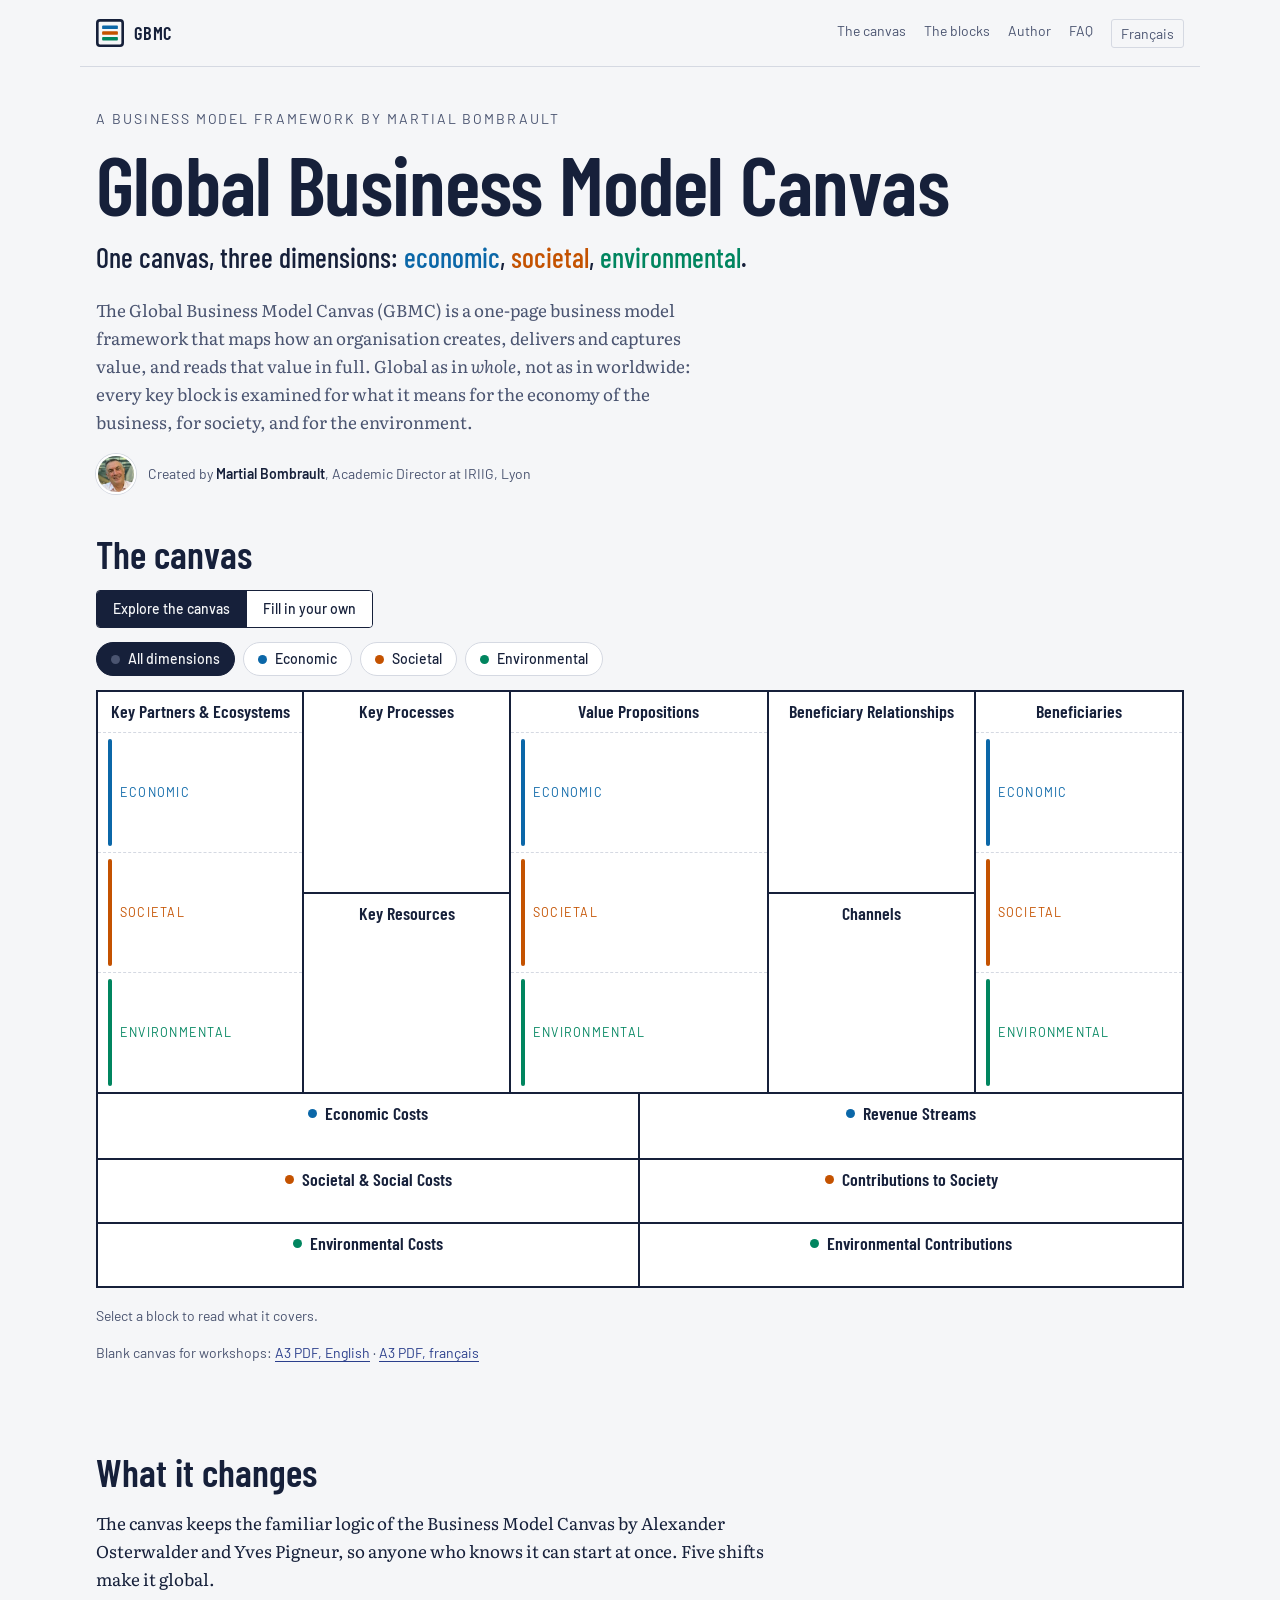
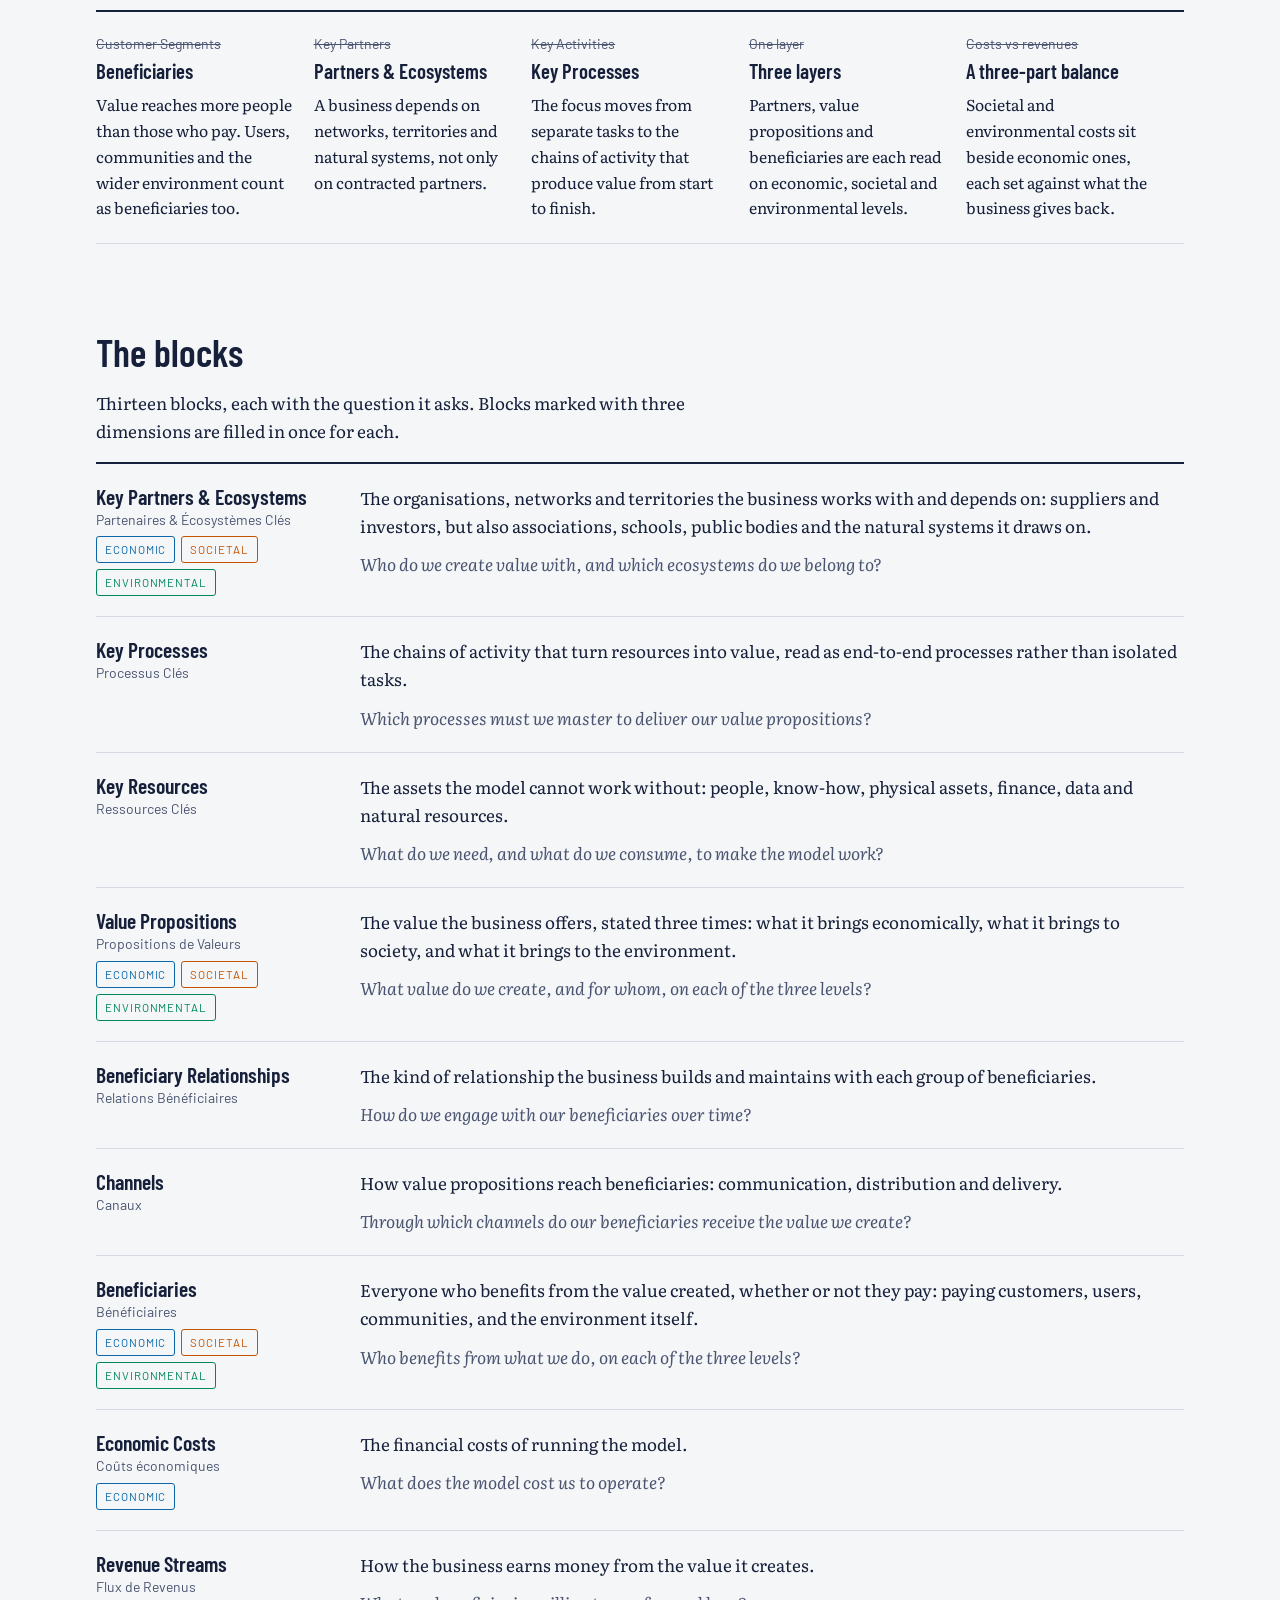
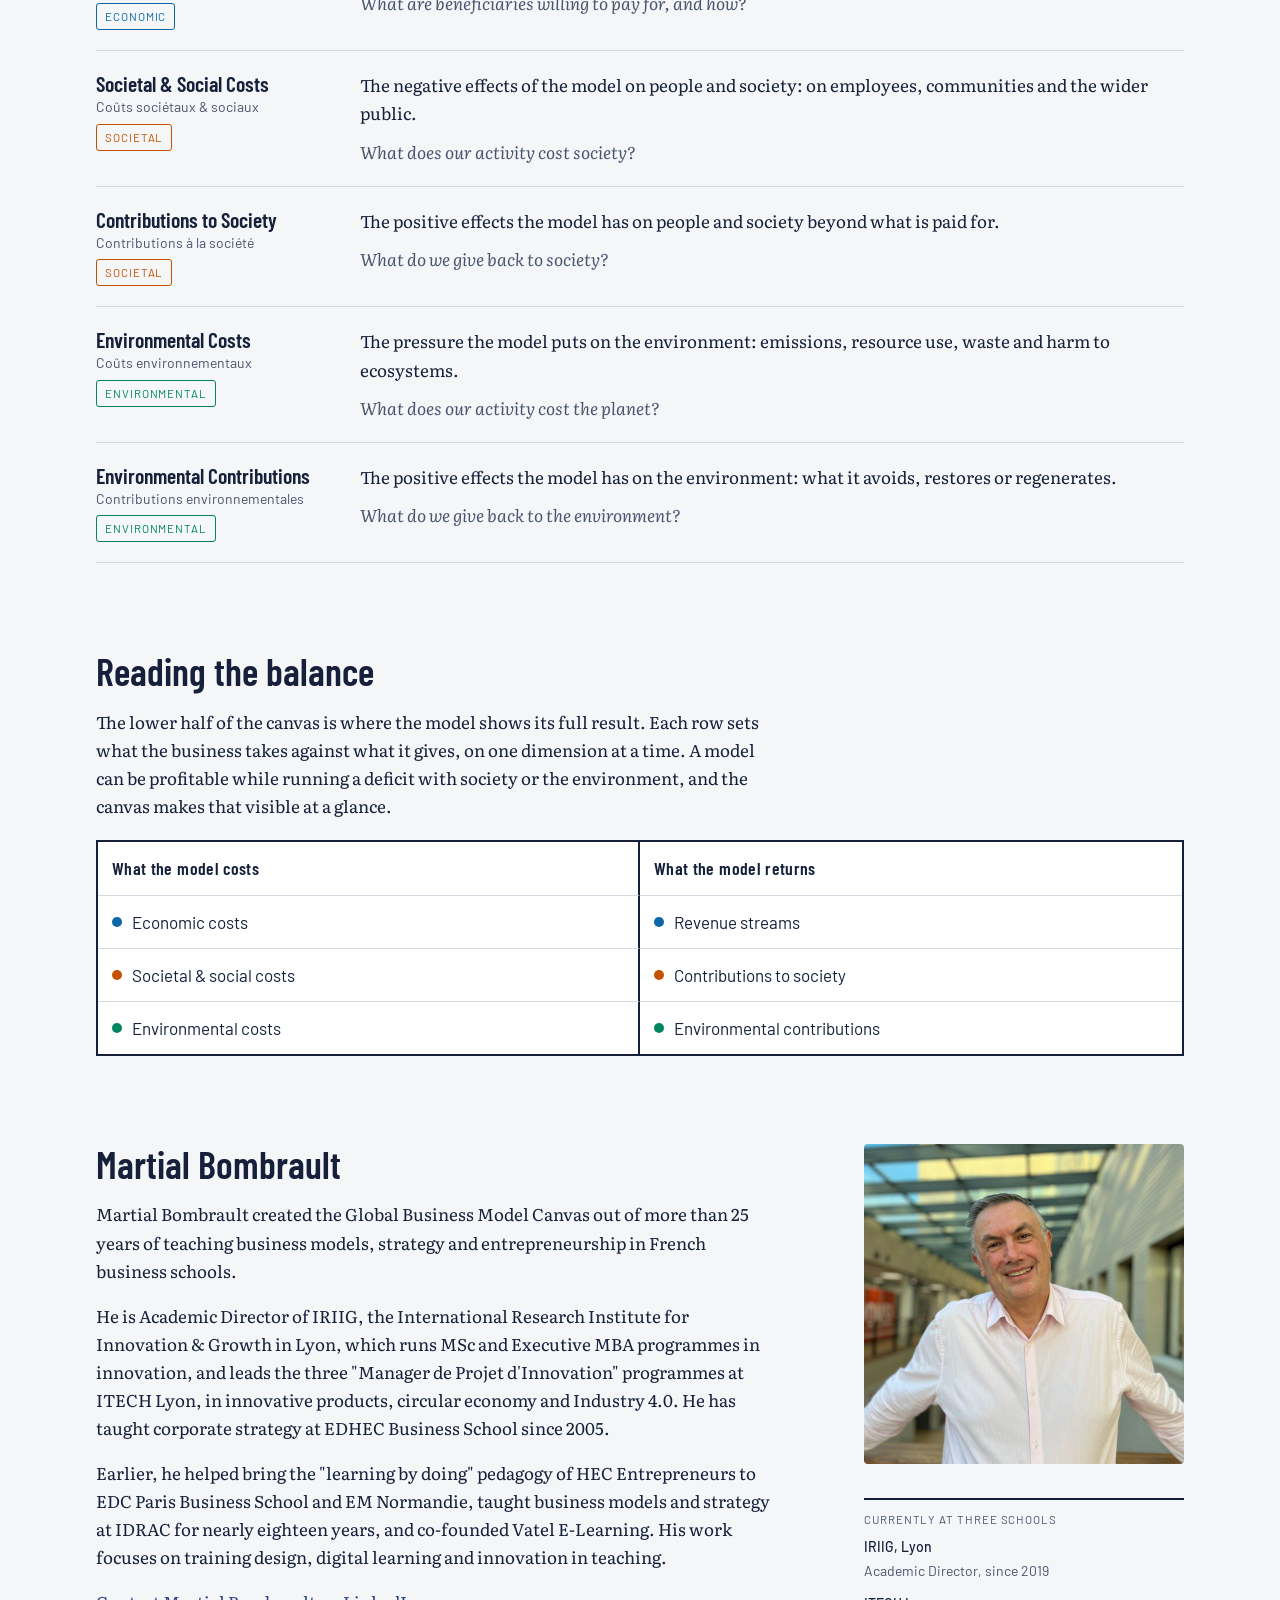
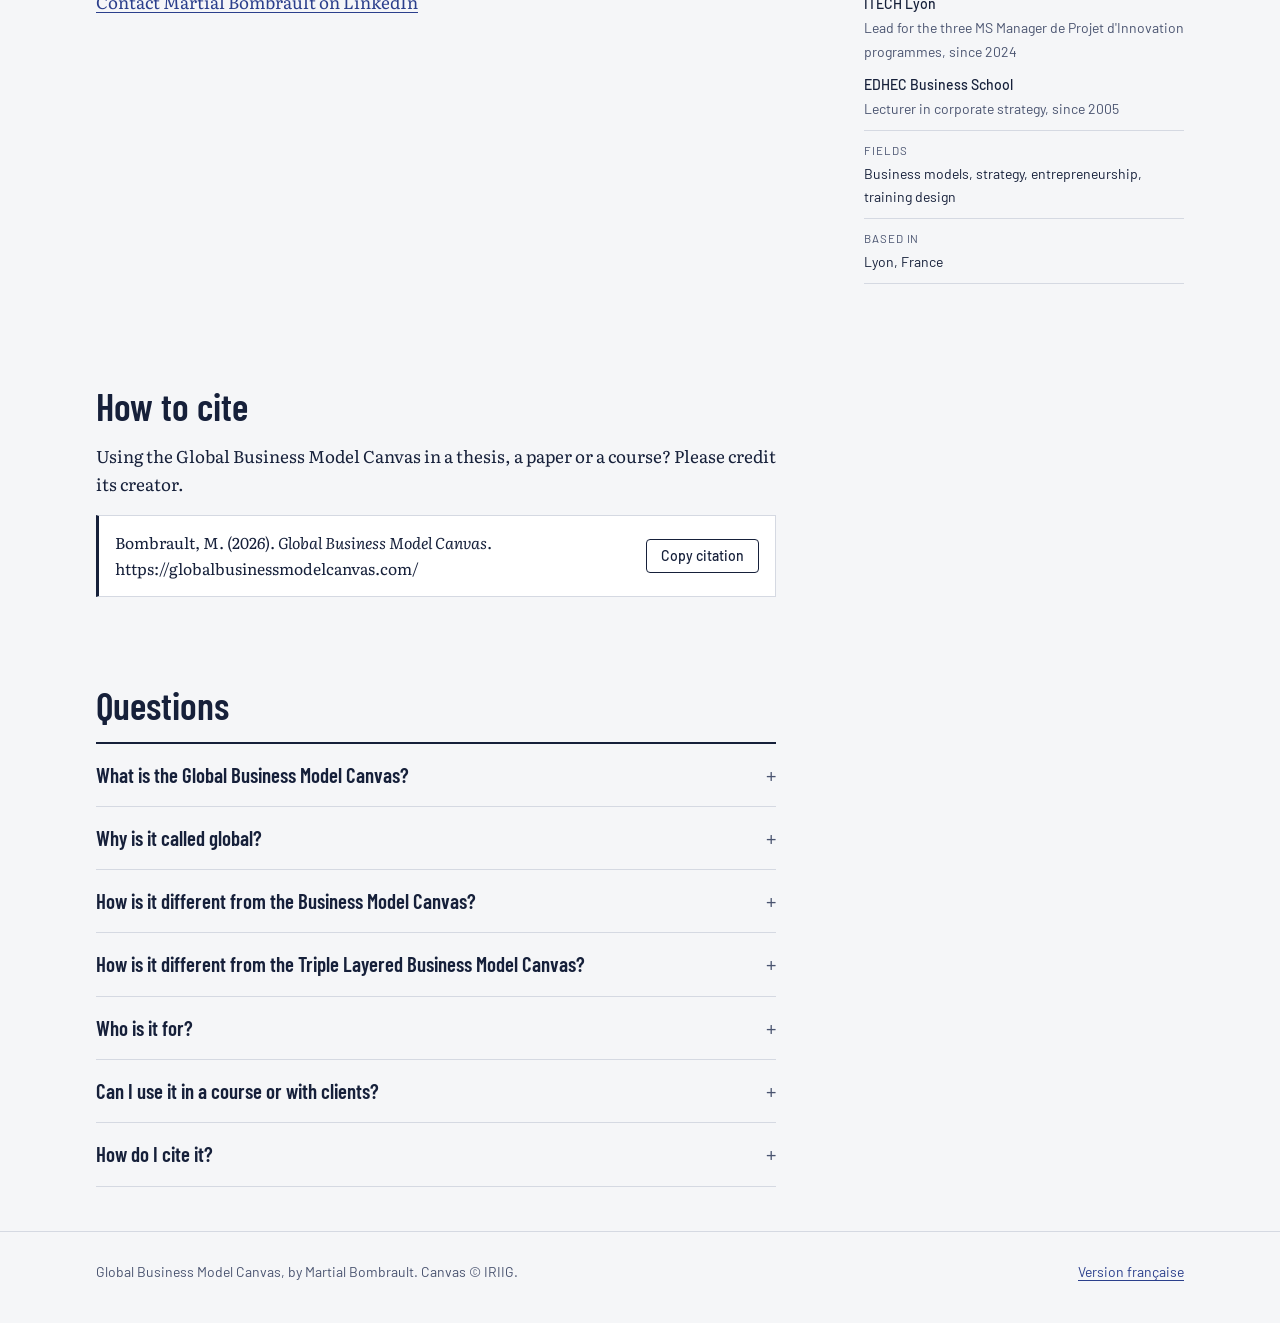
==== index.html @ acea8aac "Keep the canvas grid on phones The full 5-column canvas now scales to the screen with short layer la" ====
<!doctype html>
<html lang="en">
<head>
<meta charset="utf-8">
<meta name="viewport" content="width=device-width, initial-scale=1, viewport-fit=cover">
<title>Global Business Model Canvas | Martial Bombrault</title>
<meta name="description" content="The Global Business Model Canvas, created by Martial Bombrault, maps a business model on one page across three dimensions: economic, societal and environmental.">
<link rel="canonical" href="https://globalbusinessmodelcanvas.com/">
<link rel="alternate" hreflang="en" href="https://globalbusinessmodelcanvas.com/">
<link rel="alternate" hreflang="fr" href="https://globalbusinessmodelcanvas.com/fr/">
<link rel="alternate" hreflang="x-default" href="https://globalbusinessmodelcanvas.com/">
<meta name="author" content="Martial Bombrault">
<meta name="robots" content="index, follow, max-snippet:-1, max-image-preview:large, max-video-preview:-1">
<meta name="keywords" content="global business model canvas, GBMC, business model canvas, sustainable business model, Martial Bombrault">
<meta property="og:type" content="website">
<meta property="og:site_name" content="Global Business Model Canvas">
<meta property="og:title" content="Global Business Model Canvas">
<meta property="og:description" content="One canvas, three dimensions: economic, societal, environmental. A business model canvas by Martial Bombrault.">
<meta property="og:url" content="https://globalbusinessmodelcanvas.com/">
<meta property="og:image" content="https://globalbusinessmodelcanvas.com/og-image.png">
<meta property="og:locale" content="en_GB">
<meta property="og:locale:alternate" content="fr_FR">
<meta name="twitter:card" content="summary_large_image">
<link rel="icon" href="/favicon.svg" type="image/svg+xml">
<link rel="alternate" type="text/plain" href="/llms.txt" title="LLM summary">
<link rel="preconnect" href="https://fonts.googleapis.com">
<link rel="preconnect" href="https://fonts.gstatic.com" crossorigin>
<link rel="stylesheet" href="https://fonts.googleapis.com/css2?family=Barlow+Condensed:wght@500;600&family=Barlow:wght@400;500&family=Literata:ital,opsz,wght@0,7..72,400;0,7..72,600;1,7..72,400&display=swap">
<link rel="stylesheet" href="/assets/style.css">
<script type="application/ld+json">
{
  "@context": "https://schema.org",
  "@graph": [
    {
      "@type": "WebSite",
      "@id": "https://globalbusinessmodelcanvas.com/#website",
      "url": "https://globalbusinessmodelcanvas.com/",
      "name": "Global Business Model Canvas",
      "alternateName": "GBMC",
      "inLanguage": [
        "en",
        "fr"
      ],
      "publisher": {
        "@id": "https://globalbusinessmodelcanvas.com/#martial-bombrault"
      },
      "about": {
        "@id": "https://globalbusinessmodelcanvas.com/#canvas"
      }
    },
    {
      "@type": "WebPage",
      "@id": "https://globalbusinessmodelcanvas.com/#webpage",
      "url": "https://globalbusinessmodelcanvas.com/",
      "name": "Global Business Model Canvas | Martial Bombrault",
      "description": "The Global Business Model Canvas (GBMC) is a one-page business model framework created by Martial Bombrault that reads a business model across three dimensions at once, economic, societal and environmental, and balances economic, societal and environmental costs against revenues and contributions to society and the environment.",
      "inLanguage": "en",
      "isPartOf": {
        "@id": "https://globalbusinessmodelcanvas.com/#website"
      },
      "about": {
        "@id": "https://globalbusinessmodelcanvas.com/#canvas"
      },
      "mainEntity": {
        "@id": "https://globalbusinessmodelcanvas.com/#canvas"
      },
      "author": {
        "@id": "https://globalbusinessmodelcanvas.com/#martial-bombrault"
      },
      "primaryImageOfPage": {
        "@type": "ImageObject",
        "url": "https://globalbusinessmodelcanvas.com/og-image.png",
        "width": 1200,
        "height": 630
      },
      "datePublished": "2026-10-23",
      "dateModified": "2026-10-23"
    },
    {
      "@type": "Person",
      "@id": "https://globalbusinessmodelcanvas.com/#martial-bombrault",
      "name": "Martial Bombrault",
      "image": "https://globalbusinessmodelcanvas.com/assets/martial-bombrault.jpg",
      "jobTitle": "Academic Director",
      "description": "Academic Director at IRIIG in Lyon, lead for the MS Manager de Projet d'Innovation programmes at ITECH Lyon, and lecturer in corporate strategy at EDHEC Business School. Creator of the Global Business Model Canvas.",
      "worksFor": [
        {
          "@type": "EducationalOrganization",
          "name": "IRIIG – International Research Institute for Innovation & Growth",
          "url": "https://www.iriig.com"
        },
        {
          "@type": "EducationalOrganization",
          "name": "ITECH Lyon"
        },
        {
          "@type": "EducationalOrganization",
          "name": "EDHEC Business School"
        }
      ],
      "alumniOf": [
        {
          "@type": "CollegeOrUniversity",
          "name": "IAE Caen"
        },
        {
          "@type": "CollegeOrUniversity",
          "name": "ICN Business School (Nancy)"
        }
      ],
      "address": {
        "@type": "PostalAddress",
        "addressLocality": "Lyon",
        "addressCountry": "FR"
      },
      "knowsAbout": [
        "Business models",
        "Business Model Canvas",
        "Global Business Model Canvas",
        "Corporate strategy",
        "Entrepreneurship",
        "Innovation management",
        "Sustainable business models",
        "Training design"
      ],
      "sameAs": [
        "https://www.linkedin.com/in/bombraultmartial/"
      ],
      "mainEntityOfPage": "https://globalbusinessmodelcanvas.com/#author"
    },
    {
      "@type": [
        "CreativeWork",
        "DefinedTerm"
      ],
      "@id": "https://globalbusinessmodelcanvas.com/#canvas",
      "name": "Global Business Model Canvas",
      "alternateName": [
        "GBMC",
        "Global BMC"
      ],
      "description": "The Global Business Model Canvas (GBMC) is a one-page business model framework created by Martial Bombrault that reads a business model across three dimensions at once, economic, societal and environmental, and balances economic, societal and environmental costs against revenues and contributions to society and the environment.",
      "url": "https://globalbusinessmodelcanvas.com/",
      "image": "https://globalbusinessmodelcanvas.com/og-image.png",
      "creator": {
        "@id": "https://globalbusinessmodelcanvas.com/#martial-bombrault"
      },
      "author": {
        "@id": "https://globalbusinessmodelcanvas.com/#martial-bombrault"
      },
      "copyrightHolder": {
        "@type": "EducationalOrganization",
        "name": "IRIIG"
      },
      "inLanguage": [
        "en",
        "fr"
      ],
      "keywords": "global business model canvas, GBMC, business model canvas, sustainable business model, triple bottom line, economic societal environmental, beneficiaries, Martial Bombrault",
      "isBasedOn": {
        "@type": "CreativeWork",
        "name": "Business Model Canvas",
        "creator": [
          {
            "@type": "Person",
            "name": "Alexander Osterwalder"
          },
          {
            "@type": "Person",
            "name": "Yves Pigneur"
          }
        ]
      },
      "associatedMedia": [
        {
          "@type": "MediaObject",
          "name": "Global Business Model Canvas – blank A3 template (English)",
          "contentUrl": "https://globalbusinessmodelcanvas.com/downloads/global-business-model-canvas-en.pdf",
          "encodingFormat": "application/pdf",
          "inLanguage": "en"
        },
        {
          "@type": "MediaObject",
          "name": "Global Business Model Canvas – modèle vierge A3 (français)",
          "contentUrl": "https://globalbusinessmodelcanvas.com/downloads/global-business-model-canvas-fr.pdf",
          "encodingFormat": "application/pdf",
          "inLanguage": "fr"
        }
      ],
      "citation": [
        "Osterwalder, A., & Pigneur, Y. (2010). Business Model Generation. Wiley.",
        "Joyce, A., & Paquin, R. L. (2016). The triple layered business model canvas: A tool to design more sustainable business models. Journal of Cleaner Production, 135, 1474–1486."
      ]
    },
    {
      "@type": "FAQPage",
      "@id": "https://globalbusinessmodelcanvas.com/#faq",
      "inLanguage": "en",
      "isPartOf": {
        "@id": "https://globalbusinessmodelcanvas.com/#webpage"
      },
      "mainEntity": [
        {
          "@type": "Question",
          "name": "What is the Global Business Model Canvas?",
          "acceptedAnswer": {
            "@type": "Answer",
            "text": "The Global Business Model Canvas (GBMC) is a one-page business model framework created by Martial Bombrault that reads a business model across three dimensions at once, economic, societal and environmental, and balances economic, societal and environmental costs against revenues and contributions to society and the environment."
          }
        },
        {
          "@type": "Question",
          "name": "Who created the Global Business Model Canvas?",
          "acceptedAnswer": {
            "@type": "Answer",
            "text": "Martial Bombrault, Academic Director at IRIIG in Lyon, who has taught business models, strategy and entrepreneurship for more than 25 years, including at EDHEC Business School since 2005."
          }
        },
        {
          "@type": "Question",
          "name": "Why is it called global?",
          "acceptedAnswer": {
            "@type": "Answer",
            "text": "Global here means whole, not worldwide. The canvas looks at the full value a business creates and consumes, economic, societal and environmental. It is not a tool for international expansion."
          }
        },
        {
          "@type": "Question",
          "name": "How is it different from the Business Model Canvas?",
          "acceptedAnswer": {
            "@type": "Answer",
            "text": "It keeps the logic of Osterwalder and Pigneur's canvas but splits partners, value propositions and beneficiaries into economic, societal and environmental layers, replaces customers with beneficiaries, and sets three kinds of costs against revenues and contributions to society and the environment."
          }
        },
        {
          "@type": "Question",
          "name": "How is it different from the Triple Layered Business Model Canvas?",
          "acceptedAnswer": {
            "@type": "Answer",
            "text": "The Triple Layered Business Model Canvas by Joyce and Paquin (2016) uses three separate canvases. The Global Business Model Canvas keeps all three dimensions on a single sheet, so trade-offs between them are visible side by side."
          }
        },
        {
          "@type": "Question",
          "name": "How do I cite the Global Business Model Canvas?",
          "acceptedAnswer": {
            "@type": "Answer",
            "text": "Cite it as: Bombrault, M. (2026). Global Business Model Canvas. https://globalbusinessmodelcanvas.com/"
          }
        }
      ]
    }
  ]
}
</script>
</head>
<body>

<header class="wrap top">
  <a class="mark" href="/" aria-label="Global Business Model Canvas, home">
    <svg viewBox="0 0 32 32" aria-hidden="true"><rect x="1.5" y="1.5" width="29" height="29" rx="3" fill="none" stroke="currentColor" stroke-width="3"/><rect x="7" y="7.5" width="18" height="4" rx="1" fill="var(--eco)"/><rect x="7" y="14" width="18" height="4" rx="1" fill="var(--soc)"/><rect x="7" y="20.5" width="18" height="4" rx="1" fill="var(--env)"/></svg>
    GBMC
  </a>
  <nav aria-label="Sections">
    <a href="#canvas">The canvas</a>
    <a href="#blocks">The blocks</a>
    <a href="#author">Author</a>
    <a href="#faq">FAQ</a>
    <a class="lang" href="/fr/" hreflang="fr" lang="fr">Français</a>
  </nav>
</header>

<main>
  <div class="wrap hero">
    <p class="eyebrow">A business model framework by Martial Bombrault</p>
    <h1>Global Business Model Canvas</h1>
    <p class="tagline">One canvas, three dimensions: <span class="e">economic</span>, <span class="s">societal</span>, <span class="v">environmental</span>.</p>
    <p class="lede">The Global Business Model Canvas (GBMC) is a one-page business model framework that maps how an organisation creates, delivers and captures value, and reads that value in full. Global as in <em>whole</em>, not as in worldwide: every key block is examined for what it means for the economy of the business, for society, and for the environment.</p>
    <p class="byline"><img class="avatar" src="/assets/martial-bombrault-avatar.jpg" alt="" width="40" height="40"><span>Created by <strong>Martial Bombrault</strong>, Academic Director at IRIIG, Lyon</span></p>
  </div>

  <section id="canvas" class="canvas-section" aria-labelledby="canvas-title">
    <div class="wrap">
      <h2 id="canvas-title" class="prose">The canvas</h2>
      <div class="modes" role="group" aria-label="Canvas mode">
        <button type="button" data-target="explore" aria-pressed="true">Explore the canvas</button>
        <button type="button" data-target="fill" aria-pressed="false">Fill in your own</button>
      </div>
      <div class="filters" data-mode="explore" role="group" aria-label="Highlight a dimension">
        <button type="button" data-dim="all" aria-pressed="true"><span class="dot"></span>All dimensions</button>
        <button type="button" data-dim="eco" aria-pressed="false"><span class="dot"></span>Economic</button>
        <button type="button" data-dim="soc" aria-pressed="false"><span class="dot"></span>Societal</button>
        <button type="button" data-dim="env" aria-pressed="false"><span class="dot"></span>Environmental</button>
      </div>
      <div class="canvas-scroll" data-mode="explore">
        <div class="canvas" role="img" aria-label="The Global Business Model Canvas: five columns (Key Partners and Ecosystems; Key Processes and Key Resources; Value Propositions; Beneficiary Relationships and Channels; Beneficiaries) above three rows pairing economic costs with revenue streams, societal and social costs with contributions to society, and environmental costs with environmental contributions.">
          <div class="col">
            <a class="blk" href="#partners"><span class="blk-name">Key Partners &amp; Ecosystems</span>
              <span class="layers"><span class="layer eco">Economic</span><span class="layer soc">Societal</span><span class="layer env">Environmental</span></span></a>
          </div>
          <div class="col split">
            <a class="blk" href="#processes"><span class="blk-name">Key Processes</span></a>
            <a class="blk" href="#resources"><span class="blk-name">Key Resources</span></a>
          </div>
          <div class="col">
            <a class="blk" href="#value"><span class="blk-name">Value Propositions</span>
              <span class="layers"><span class="layer eco">Economic</span><span class="layer soc">Societal</span><span class="layer env">Environmental</span></span></a>
          </div>
          <div class="col split">
            <a class="blk" href="#relationships"><span class="blk-name">Beneficiary Relationships</span></a>
            <a class="blk" href="#channels"><span class="blk-name">Channels</span></a>
          </div>
          <div class="col">
            <a class="blk" href="#beneficiaries"><span class="blk-name">Beneficiaries</span>
              <span class="layers"><span class="layer eco">Economic</span><span class="layer soc">Societal</span><span class="layer env">Environmental</span></span></a>
          </div>
          <div class="bottom">
            <a class="blk eco" href="#costs-eco"><span class="blk-name">Economic Costs</span></a>
            <a class="blk eco" href="#revenues"><span class="blk-name">Revenue Streams</span></a>
            <a class="blk soc" href="#costs-soc"><span class="blk-name">Societal &amp; Social Costs</span></a>
            <a class="blk soc" href="#contrib-soc"><span class="blk-name">Contributions to Society</span></a>
            <a class="blk env" href="#costs-env"><span class="blk-name">Environmental Costs</span></a>
            <a class="blk env" href="#contrib-env"><span class="blk-name">Environmental Contributions</span></a>
          </div>
        </div>
      </div>
      <p class="canvas-note" data-mode="explore">Select a block to read what it covers. <span class="scroll-hint">Swipe sideways to see the whole canvas.</span></p>
      <div id="fill" data-mode="fill" hidden data-sheet-done="Done" data-sheet-next="Next block" data-saved="Saved in this browser" data-cleared="Canvas cleared" data-confirm="Click again to clear everything">
        <div class="fill-bar">
          <label class="fill-name"><span>Business or project</span>
            <input id="fill-name" type="text" placeholder="Name your business model" autocomplete="off"></label>
          <div class="fill-actions">
            <button type="button" id="fill-print" class="primary">Save as PDF or print</button>
            <button type="button" id="fill-clear">Clear canvas</button>
          </div>
        </div>
        <div class="print-head"><span class="print-title">Global Business Model Canvas</span><span class="print-project">Business or project: <span class="print-name"></span></span></div>
        <div id="fill-canvas" class="canvas-scroll"></div>
        <div class="print-foot">globalbusinessmodelcanvas.com · Global Business Model Canvas by Martial Bombrault · © IRIIG</div>
        <p class="canvas-note">Your notes stay in this browser and are never sent anywhere. <span id="fill-status" role="status"></span></p>
      </div>
      <p class="downloads">Blank canvas for workshops: <a href="/downloads/global-business-model-canvas-en.pdf" download>A3 PDF, English</a> · <a href="/downloads/global-business-model-canvas-fr.pdf" download hreflang="fr">A3 PDF, français</a></p>
    </div>
  </section>

  <section aria-labelledby="shifts-title">
    <div class="wrap">
      <div class="prose">
        <h2 id="shifts-title">What it changes</h2>
        <p>The canvas keeps the familiar logic of the Business Model Canvas by Alexander Osterwalder and Yves Pigneur, so anyone who knows it can start at once. Five shifts make it global.</p>
      </div>
      <div class="shifts">
        <div class="shift">
          <p class="from">Customer Segments</p>
          <h3>Beneficiaries</h3>
          <p>Value reaches more people than those who pay. Users, communities and the wider environment count as beneficiaries too.</p>
        </div>
        <div class="shift">
          <p class="from">Key Partners</p>
          <h3>Partners &amp; Ecosystems</h3>
          <p>A business depends on networks, territories and natural systems, not only on contracted partners.</p>
        </div>
        <div class="shift">
          <p class="from">Key Activities</p>
          <h3>Key Processes</h3>
          <p>The focus moves from separate tasks to the chains of activity that produce value from start to finish.</p>
        </div>
        <div class="shift">
          <p class="from">One layer</p>
          <h3>Three layers</h3>
          <p>Partners, value propositions and beneficiaries are each read on economic, societal and environmental levels.</p>
        </div>
        <div class="shift">
          <p class="from">Costs vs revenues</p>
          <h3>A three-part balance</h3>
          <p>Societal and environmental costs sit beside economic ones, each set against what the business gives back.</p>
        </div>
      </div>
    </div>
  </section>

  <section id="blocks" aria-labelledby="blocks-title">
    <div class="wrap">
      <div class="prose">
        <h2 id="blocks-title">The blocks</h2>
        <p>Thirteen blocks, each with the question it asks. Blocks marked with three dimensions are filled in once for each.</p>
      </div>
      <div class="blocks">
        <div class="block-row" id="partners">
          <div><h3>Key Partners &amp; Ecosystems<span class="fr">Partenaires &amp; Écosystèmes Clés</span></h3>
            <div class="chips"><span class="chip eco">Economic</span><span class="chip soc">Societal</span><span class="chip env">Environmental</span></div></div>
          <div><p>The organisations, networks and territories the business works with and depends on: suppliers and investors, but also associations, schools, public bodies and the natural systems it draws on.</p>
            <p class="q">Who do we create value with, and which ecosystems do we belong to?</p></div>
        </div>
        <div class="block-row" id="processes">
          <div><h3>Key Processes<span class="fr">Processus Clés</span></h3></div>
          <div><p>The chains of activity that turn resources into value, read as end-to-end processes rather than isolated tasks.</p>
            <p class="q">Which processes must we master to deliver our value propositions?</p></div>
        </div>
        <div class="block-row" id="resources">
          <div><h3>Key Resources<span class="fr">Ressources Clés</span></h3></div>
          <div><p>The assets the model cannot work without: people, know-how, physical assets, finance, data and natural resources.</p>
            <p class="q">What do we need, and what do we consume, to make the model work?</p></div>
        </div>
        <div class="block-row" id="value">
          <div><h3>Value Propositions<span class="fr">Propositions de Valeurs</span></h3>
            <div class="chips"><span class="chip eco">Economic</span><span class="chip soc">Societal</span><span class="chip env">Environmental</span></div></div>
          <div><p>The value the business offers, stated three times: what it brings economically, what it brings to society, and what it brings to the environment.</p>
            <p class="q">What value do we create, and for whom, on each of the three levels?</p></div>
        </div>
        <div class="block-row" id="relationships">
          <div><h3>Beneficiary Relationships<span class="fr">Relations Bénéficiaires</span></h3></div>
          <div><p>The kind of relationship the business builds and maintains with each group of beneficiaries.</p>
            <p class="q">How do we engage with our beneficiaries over time?</p></div>
        </div>
        <div class="block-row" id="channels">
          <div><h3>Channels<span class="fr">Canaux</span></h3></div>
          <div><p>How value propositions reach beneficiaries: communication, distribution and delivery.</p>
            <p class="q">Through which channels do our beneficiaries receive the value we create?</p></div>
        </div>
        <div class="block-row" id="beneficiaries">
          <div><h3>Beneficiaries<span class="fr">Bénéficiaires</span></h3>
            <div class="chips"><span class="chip eco">Economic</span><span class="chip soc">Societal</span><span class="chip env">Environmental</span></div></div>
          <div><p>Everyone who benefits from the value created, whether or not they pay: paying customers, users, communities, and the environment itself.</p>
            <p class="q">Who benefits from what we do, on each of the three levels?</p></div>
        </div>
        <div class="block-row" id="costs-eco">
          <div><h3>Economic Costs<span class="fr">Coûts économiques</span></h3>
            <div class="chips"><span class="chip eco">Economic</span></div></div>
          <div><p>The financial costs of running the model.</p>
            <p class="q">What does the model cost us to operate?</p></div>
        </div>
        <div class="block-row" id="revenues">
          <div><h3>Revenue Streams<span class="fr">Flux de Revenus</span></h3>
            <div class="chips"><span class="chip eco">Economic</span></div></div>
          <div><p>How the business earns money from the value it creates.</p>
            <p class="q">What are beneficiaries willing to pay for, and how?</p></div>
        </div>
        <div class="block-row" id="costs-soc">
          <div><h3>Societal &amp; Social Costs<span class="fr">Coûts sociétaux &amp; sociaux</span></h3>
            <div class="chips"><span class="chip soc">Societal</span></div></div>
          <div><p>The negative effects of the model on people and society: on employees, communities and the wider public.</p>
            <p class="q">What does our activity cost society?</p></div>
        </div>
        <div class="block-row" id="contrib-soc">
          <div><h3>Contributions to Society<span class="fr">Contributions à la société</span></h3>
            <div class="chips"><span class="chip soc">Societal</span></div></div>
          <div><p>The positive effects the model has on people and society beyond what is paid for.</p>
            <p class="q">What do we give back to society?</p></div>
        </div>
        <div class="block-row" id="costs-env">
          <div><h3>Environmental Costs<span class="fr">Coûts environnementaux</span></h3>
            <div class="chips"><span class="chip env">Environmental</span></div></div>
          <div><p>The pressure the model puts on the environment: emissions, resource use, waste and harm to ecosystems.</p>
            <p class="q">What does our activity cost the planet?</p></div>
        </div>
        <div class="block-row" id="contrib-env">
          <div><h3>Environmental Contributions<span class="fr">Contributions environnementales</span></h3>
            <div class="chips"><span class="chip env">Environmental</span></div></div>
          <div><p>The positive effects the model has on the environment: what it avoids, restores or regenerates.</p>
            <p class="q">What do we give back to the environment?</p></div>
        </div>
      </div>
    </div>
  </section>

  <section aria-labelledby="balance-title">
    <div class="wrap">
      <div class="prose">
        <h2 id="balance-title">Reading the balance</h2>
        <p>The lower half of the canvas is where the model shows its full result. Each row sets what the business takes against what it gives, on one dimension at a time. A model can be profitable while running a deficit with society or the environment, and the canvas makes that visible at a glance.</p>
      </div>
      <div class="balance" role="table" aria-label="The three balances of the canvas">
        <div class="head" role="columnheader">What the model costs</div>
        <div class="head" role="columnheader">What the model returns</div>
        <div role="cell"><span class="sw" style="background:var(--eco)"></span>Economic costs</div>
        <div role="cell"><span class="sw" style="background:var(--eco)"></span>Revenue streams</div>
        <div role="cell"><span class="sw" style="background:var(--soc)"></span>Societal &amp; social costs</div>
        <div role="cell"><span class="sw" style="background:var(--soc)"></span>Contributions to society</div>
        <div role="cell"><span class="sw" style="background:var(--env)"></span>Environmental costs</div>
        <div role="cell"><span class="sw" style="background:var(--env)"></span>Environmental contributions</div>
      </div>
    </div>
  </section>

  <section id="author" aria-labelledby="author-title">
    <div class="wrap author">
      <div class="prose">
        <h2 id="author-title">Martial Bombrault</h2>
        <p>Martial Bombrault created the Global Business Model Canvas out of more than 25 years of teaching business models, strategy and entrepreneurship in French business schools.</p>
        <p>He is Academic Director of IRIIG, the International Research Institute for Innovation &amp; Growth in Lyon, which runs MSc and Executive MBA programmes in innovation, and leads the three "Manager de Projet d'Innovation" programmes at ITECH Lyon, in innovative products, circular economy and Industry 4.0. He has taught corporate strategy at EDHEC Business School since 2005.</p>
        <p>Earlier, he helped bring the "learning by doing" pedagogy of HEC Entrepreneurs to EDC Paris Business School and EM Normandie, taught business models and strategy at IDRAC for nearly eighteen years, and co-founded Vatel E-Learning. His work focuses on training design, digital learning and innovation in teaching.</p>
        <p><a href="https://www.linkedin.com/in/bombraultmartial/" rel="me noopener" target="_blank">Contact Martial Bombrault on LinkedIn</a></p>
      </div>
      <div class="author-side">
        <img class="portrait" src="/assets/martial-bombrault.jpg" alt="Portrait of Martial Bombrault" width="640" height="640" loading="lazy">
        <dl class="facts">
        <div><dt>Currently at three schools</dt>
          <dd><ul class="schools">
            <li><strong>IRIIG, Lyon</strong><span>Academic Director, since 2019</span></li>
            <li><strong>ITECH Lyon</strong><span>Lead for the three MS Manager de Projet d'Innovation programmes, since 2024</span></li>
            <li><strong>EDHEC Business School</strong><span>Lecturer in corporate strategy, since 2005</span></li>
          </ul></dd></div>
        <div><dt>Fields</dt><dd>Business models, strategy, entrepreneurship, training design</dd></div>
        <div><dt>Based in</dt><dd>Lyon, France</dd></div>
      </dl>
      </div>
    </div>
  </section>

  <section id="cite" aria-labelledby="cite-title">
    <div class="wrap prose">
      <h2 id="cite-title">How to cite</h2>
      <p>Using the Global Business Model Canvas in a thesis, a paper or a course? Please credit its creator.</p>
      <div class="cite-box"><p id="cite-text">Bombrault, M. (2026). <em>Global Business Model Canvas</em>. https://globalbusinessmodelcanvas.com/</p>
        <button type="button" class="copy" data-copy="cite-text" data-done="Copied">Copy citation</button></div>
    </div>
  </section>

  <section id="faq" aria-labelledby="faq-title">
    <div class="wrap prose">
      <h2 id="faq-title">Questions</h2>
      <details>
        <summary>What is the Global Business Model Canvas?</summary>
        <p>A one-page tool created by Martial Bombrault for designing and analysing business models across three dimensions at once: economic, societal and environmental.</p>
      </details>
      <details>
        <summary>Why is it called global?</summary>
        <p>Global here means whole, not worldwide. The canvas looks at the full value a business creates and consumes. It is not a tool for international expansion.</p>
      </details>
      <details>
        <summary>How is it different from the Business Model Canvas?</summary>
        <p>It keeps the logic of Osterwalder and Pigneur's canvas, but splits partners, value propositions and beneficiaries into three layers, replaces customers with beneficiaries, and sets three kinds of costs against revenues and contributions to society and the environment.</p>
      </details>
      <details>
        <summary>How is it different from the Triple Layered Business Model Canvas?</summary>
        <p>The Triple Layered Business Model Canvas by Joyce and Paquin (2016) uses three separate canvases, one per dimension. The Global Business Model Canvas keeps all three on a single sheet, so the trade-offs between them are visible side by side.</p>
      </details>
      <details>
        <summary>Who is it for?</summary>
        <p>Students, entrepreneurs, managers and consultants who want to design or review a business model with its societal and environmental effects in view from the start.</p>
      </details>
      <details>
        <summary>Can I use it in a course or with clients?</summary>
        <p>The canvas is © IRIIG. To use it in teaching, training or consulting, contact Martial Bombrault on LinkedIn.</p>
      </details>
      <details>
        <summary>How do I cite it?</summary>
        <p>Bombrault, M. (2026). <em>Global Business Model Canvas</em>. https://globalbusinessmodelcanvas.com/</p>
      </details>
    </div>
  </section>
</main>

<footer>
  <div class="wrap">
    <span>Global Business Model Canvas, by Martial Bombrault. Canvas © IRIIG.</span>
    <span><a href="/fr/" hreflang="fr" lang="fr">Version française</a></span>
  </div>
</footer>

<script src="/assets/canvas.js" defer></script>
</body>
</html>
---- assets/style.css ----
/* Layout: a single reading column (~68ch) that opens up to full width for the canvas,
   which is the page's one bold moment. Three dimension hues carry meaning everywhere. */
:root {
  --paper: #f5f6f8;
  --surface: #ffffff;
  --ink: #16203a;
  --ink-soft: #4a5470;
  --rule: #d5d9e2;
  --rule-strong: #16203a;
  --accent: #2b3f8c;
  --eco: #0b67a8;        /* economic */
  --soc: #c45200;        /* societal */
  --env: #00855f;        /* environmental */
  --eco-wash: #e4effa;
  --soc-wash: #fcebdf;
  --env-wash: #dff3ec;

  --display: "Barlow Condensed", "Arial Narrow", "Roboto Condensed", sans-serif;
  --body: "Literata", Georgia, "Times New Roman", serif;
  --ui: "Barlow", "Helvetica Neue", Arial, sans-serif;

  --step--1: 0.875rem;
  --step-0: 1.0625rem;
  --step-1: 1.3rem;
  --step-2: 1.75rem;
  --step-3: 2.4rem;
  --step-4: clamp(2.8rem, 7vw, 5.2rem);
}
@media (prefers-color-scheme: dark) {
  :root:not([data-theme="light"]) {
    --paper: #10141f; --surface: #171d2c; --ink: #e8ebf2; --ink-soft: #a6aec2;
    --rule: #2c3447; --rule-strong: #c9cfdd; --accent: #8fa3f0;
    --eco: #5eb0ec; --soc: #f2894a; --env: #33c49a;
    --eco-wash: #12263a; --soc-wash: #2e1d12; --env-wash: #0f2a22;
    color-scheme: dark;
  }
}
:root[data-theme="dark"] {
  --paper: #10141f; --surface: #171d2c; --ink: #e8ebf2; --ink-soft: #a6aec2;
  --rule: #2c3447; --rule-strong: #c9cfdd; --accent: #8fa3f0;
  --eco: #5eb0ec; --soc: #f2894a; --env: #33c49a;
  --eco-wash: #12263a; --soc-wash: #2e1d12; --env-wash: #0f2a22;
  color-scheme: dark;
}

* { box-sizing: border-box; }
[hidden] { display: none !important; }
html { -webkit-text-size-adjust: 100%; scroll-behavior: smooth; }
@media (prefers-reduced-motion: reduce) { html { scroll-behavior: auto; } * { transition: none !important; } }
body {
  margin: 0; background: var(--paper); color: var(--ink);
  font-family: var(--body); font-size: var(--step-0); line-height: 1.65;
}
a { color: var(--accent); text-underline-offset: 3px; }
a:focus-visible, button:focus-visible { outline: 2px solid var(--accent); outline-offset: 3px; border-radius: 2px; }

.wrap {
  max-width: 1120px; margin: 0 auto;
  padding-left: max(16px, env(safe-area-inset-left, 0px));
  padding-right: max(16px, env(safe-area-inset-right, 0px));
}
.prose { max-width: 68ch; }

/* Header */
.top {
  display: flex; justify-content: space-between; align-items: center; gap: 16px;
  padding-block: 18px; font-family: var(--ui); font-size: var(--step--1);
}
.mark { display: flex; align-items: center; gap: 10px; font-family: var(--display); font-weight: 600;
  font-size: 1.15rem; letter-spacing: 0.02em; color: var(--ink); text-decoration: none; }
.mark svg { width: 28px; height: 28px; flex: none; }
.top nav { display: flex; gap: 18px; flex-wrap: wrap; }
.top nav a { color: var(--ink-soft); text-decoration: none; }
.top nav a:hover { color: var(--ink); }
.lang { border: 1px solid var(--rule); padding: 2px 9px; border-radius: 3px; }

/* Hero */
.hero { padding-block: 40px 28px; border-top: 1px solid var(--rule); }
.eyebrow { font-family: var(--ui); font-size: var(--step--1); letter-spacing: 0.14em; text-transform: uppercase;
  color: var(--ink-soft); margin: 0 0 14px; }
h1 { font-family: var(--display); font-weight: 600; font-size: var(--step-4); line-height: 0.95;
  letter-spacing: -0.01em; margin: 0; text-wrap: balance; }
.tagline { font-family: var(--display); font-weight: 500; font-size: var(--step-2); line-height: 1.15;
  margin: 18px 0 0; text-wrap: balance; }
.tagline .e { color: var(--eco); } .tagline .s { color: var(--soc); } .tagline .v { color: var(--env); }
.lede { margin: 22px 0 0; color: var(--ink-soft); max-width: 62ch; }
.byline { margin: 18px 0 0; font-family: var(--ui); font-size: var(--step--1); color: var(--ink-soft); }
.byline strong { color: var(--ink); font-weight: 600; }

/* Section rhythm */
section { padding-block: 44px; }
h2 { font-family: var(--display); font-weight: 600; font-size: var(--step-3); line-height: 1.05; margin: 0 0 16px;
  text-wrap: balance; }
h3 { font-family: var(--display); font-weight: 600; font-size: var(--step-1); line-height: 1.2; margin: 0; }
p { margin: 0 0 1em; }

/* Canvas */
.canvas-section { padding-top: 12px; }
.filters { display: flex; flex-wrap: wrap; gap: 8px; margin: 0 0 14px; font-family: var(--ui); }
.filters button {
  font: 500 var(--step--1)/1 var(--ui); padding: 9px 14px; border-radius: 999px; cursor: pointer;
  border: 1px solid var(--rule); background: var(--surface); color: var(--ink);
  display: inline-flex; align-items: center; gap: 8px;
}
.filters button .dot { width: 9px; height: 9px; border-radius: 50%; background: var(--ink-soft); }
.filters button[data-dim="eco"] .dot { background: var(--eco); }
.filters button[data-dim="soc"] .dot { background: var(--soc); }
.filters button[data-dim="env"] .dot { background: var(--env); }
.filters button[aria-pressed="true"] { border-color: var(--rule-strong); background: var(--ink); color: var(--paper); }

.canvas-scroll { overflow-x: auto; -webkit-overflow-scrolling: touch; padding-bottom: 6px; }
.canvas {
  min-width: 860px; background: var(--surface); border: 2px solid var(--rule-strong);
  display: grid; grid-template-columns: 1fr 1fr 1.25fr 1fr 1fr; font-family: var(--display);
}
.col { display: grid; border-right: 2px solid var(--rule-strong); min-height: 400px; }
.col:nth-child(5) { border-right: 0; }
.col.split { grid-template-rows: 1fr 1fr; }
.col.split > .blk + .blk { border-top: 2px solid var(--rule-strong); }
.blk { position: relative; padding: 10px 10px 10px; display: flex; flex-direction: column; text-decoration: none; color: var(--ink); }
a.blk:hover .blk-name, a.blk:focus-visible .blk-name { text-decoration: underline; text-underline-offset: 3px; }
.blk-name { font-weight: 600; font-size: 1.12rem; line-height: 1.1; text-align: center; }
.layers { flex: 1; display: grid; grid-template-rows: repeat(3, 1fr); margin: 10px -10px -10px; }
.layer { display: flex; align-items: center; gap: 8px; padding: 6px 10px; border-top: 1px dashed var(--rule);
  font-family: var(--ui); font-size: 0.78rem; letter-spacing: 0.1em; text-transform: uppercase; transition: background .25s, opacity .25s; }
.layer::before { content: ""; width: 4px; align-self: stretch; border-radius: 2px; }
.layer.eco { color: var(--eco); } .layer.eco::before { background: var(--eco); }
.layer.soc { color: var(--soc); } .layer.soc::before { background: var(--soc); }
.layer.env { color: var(--env); } .layer.env::before { background: var(--env); }
.bottom { grid-column: 1 / -1; display: grid; grid-template-columns: 1fr 1fr; border-top: 2px solid var(--rule-strong); }
.bottom .blk { min-height: 64px; border-top: 2px solid var(--rule-strong); transition: background .25s, opacity .25s; }
.bottom .blk:nth-child(-n+2) { border-top: 0; }
.bottom .blk:nth-child(odd) { border-right: 2px solid var(--rule-strong); }
.bottom .blk .blk-name::before { content: ""; display: inline-block; width: 9px; height: 9px; border-radius: 50%;
  margin-right: 8px; vertical-align: 0.12em; }
.bottom .blk.eco .blk-name::before { background: var(--eco); }
.bottom .blk.soc .blk-name::before { background: var(--soc); }
.bottom .blk.env .blk-name::before { background: var(--env); }
.side-label { font-family: var(--ui); font-size: 0.72rem; letter-spacing: 0.1em; text-transform: uppercase;
  color: var(--ink-soft); text-align: center; margin-top: 4px; }

/* Filter states */
.canvas[data-focus="eco"] .layer.eco, .canvas[data-focus="eco"] .bottom .eco { background: var(--eco-wash); }
.canvas[data-focus="soc"] .layer.soc, .canvas[data-focus="soc"] .bottom .soc { background: var(--soc-wash); }
.canvas[data-focus="env"] .layer.env, .canvas[data-focus="env"] .bottom .env { background: var(--env-wash); }
.canvas[data-focus="eco"] .layer:not(.eco), .canvas[data-focus="eco"] .bottom .blk:not(.eco),
.canvas[data-focus="soc"] .layer:not(.soc), .canvas[data-focus="soc"] .bottom .blk:not(.soc),
.canvas[data-focus="env"] .layer:not(.env), .canvas[data-focus="env"] .bottom .blk:not(.env) { opacity: 0.3; }

.canvas-note { font-family: var(--ui); font-size: var(--step--1); color: var(--ink-soft); margin-top: 10px; }
.scroll-hint { display: none; }
@media (max-width: 900px) { .scroll-hint { display: inline; } }

/* Shifts */
.shifts { display: grid; grid-template-columns: repeat(auto-fit, minmax(190px, 1fr)); gap: 0; border-top: 2px solid var(--rule-strong); margin-top: 8px; }
.shift { padding: 20px 20px 22px 0; border-bottom: 1px solid var(--rule); min-width: 0; }
.shift .from { font-family: var(--ui); font-size: var(--step--1); color: var(--ink-soft); text-decoration: line-through;
  text-decoration-color: var(--ink-soft); margin: 0 0 4px; }
.shift h3 { margin-bottom: 8px; }
.shift p { margin: 0; font-size: 0.98rem; }

/* Blocks reference */
.blocks { display: grid; gap: 0; margin-top: 8px; border-top: 2px solid var(--rule-strong); }
.block-row { display: grid; grid-template-columns: minmax(0, 15rem) minmax(0, 1fr); gap: 24px; padding: 20px 0;
  border-bottom: 1px solid var(--rule); scroll-margin-top: 20px; }
.block-row h3 { font-size: 1.35rem; }
.block-row .fr { display: block; font-family: var(--ui); font-size: var(--step--1); color: var(--ink-soft); font-weight: 400; margin-top: 2px; }
.block-row p { margin: 0 0 0.6em; }
.block-row .q { font-style: italic; color: var(--ink-soft); margin: 0; }
.chips { display: flex; gap: 6px; margin-top: 8px; flex-wrap: wrap; }
.chip { font-family: var(--ui); font-size: 0.72rem; letter-spacing: 0.08em; text-transform: uppercase;
  padding: 3px 8px; border-radius: 3px; border: 1px solid currentColor; }
.chip.eco { color: var(--eco); } .chip.soc { color: var(--soc); } .chip.env { color: var(--env); }
.block-row:target { background: linear-gradient(90deg, var(--eco-wash), transparent 70%); }
@media (max-width: 640px) { .block-row { grid-template-columns: 1fr; gap: 8px; } }

/* Balance */
.balance { display: grid; grid-template-columns: 1fr 1fr; border: 2px solid var(--rule-strong); background: var(--surface);
  font-family: var(--ui); margin-top: 20px; }
.balance div { padding: 12px 14px; border-top: 1px solid var(--rule); display: flex; align-items: center; gap: 10px; min-width: 0; }
.balance div:nth-child(odd) { border-right: 2px solid var(--rule-strong); }
.balance .head { font-family: var(--display); font-weight: 600; font-size: 1.1rem; border-top: 0; letter-spacing: 0.02em; }
.balance .sw { width: 10px; height: 10px; border-radius: 50%; flex: none; }

/* Author */
.author { display: grid; grid-template-columns: minmax(0, 1fr) minmax(0, 20rem); gap: 40px; align-items: start; }
.facts { font-family: var(--ui); font-size: var(--step--1); border-top: 2px solid var(--rule-strong); }
.facts div { padding: 10px 0; border-bottom: 1px solid var(--rule); display: grid; gap: 2px; }
.facts dt { color: var(--ink-soft); letter-spacing: 0.08em; text-transform: uppercase; font-size: 0.72rem; }
.facts dd { margin: 0; color: var(--ink); }
@media (max-width: 760px) { .author { grid-template-columns: 1fr; gap: 24px; } }

/* FAQ */
details { border-bottom: 1px solid var(--rule); padding: 14px 0; }
details:first-of-type { border-top: 2px solid var(--rule-strong); }
summary { cursor: pointer; font-family: var(--display); font-weight: 600; font-size: var(--step-1); list-style: none;
  display: flex; justify-content: space-between; gap: 16px; }
summary::-webkit-details-marker { display: none; }
summary::after { content: "+"; font-family: var(--ui); font-weight: 400; color: var(--ink-soft); }
details[open] summary::after { content: "–"; }
details p { margin: 10px 0 0; max-width: 68ch; }

/* Footer */
footer { border-top: 1px solid var(--rule); padding-block: 28px 40px; font-family: var(--ui); font-size: var(--step--1); color: var(--ink-soft); }
footer .wrap { display: flex; flex-wrap: wrap; justify-content: space-between; gap: 12px; }
.cite { font-family: var(--ui); font-size: var(--step--1); color: var(--ink-soft); }

/* Mode switch */
.modes { display: inline-flex; border: 1px solid var(--rule-strong); border-radius: 4px; overflow: hidden; margin: 0 0 14px; }
.modes button { font: 500 var(--step--1)/1 var(--ui); padding: 11px 16px; border: 0; background: var(--surface); color: var(--ink); cursor: pointer; }
.modes button + button { border-left: 1px solid var(--rule-strong); }
.modes button[aria-pressed="true"] { background: var(--ink); color: var(--paper); }

/* Byline avatar and portrait */
.byline { display: flex; align-items: center; gap: 12px; }
.avatar { width: 40px; height: 40px; border-radius: 50%; object-fit: cover; flex: none; border: 2px solid var(--surface); box-shadow: 0 0 0 1px var(--rule); }
.author-side { display: grid; gap: 20px; min-width: 0; }
.portrait { width: 100%; height: auto; max-width: 100%; aspect-ratio: 1; object-fit: cover; border-radius: 4px; display: block; }
@media (max-width: 760px) { .portrait { max-width: 260px; } }

/* Fill-in canvas */
.fill-bar { display: flex; flex-wrap: wrap; align-items: end; justify-content: space-between; gap: 12px 20px; margin: 0 0 14px; font-family: var(--ui); }
.fill-name { display: grid; gap: 4px; flex: 1 1 280px; max-width: 460px; font-size: var(--step--1); color: var(--ink-soft); }
.fill-name input { font: 500 1.05rem/1.3 var(--ui); padding: 10px 12px; border: 1px solid var(--rule-strong); border-radius: 4px; background: var(--surface); color: var(--ink); width: 100%; }
.fill-actions { display: flex; flex-wrap: wrap; gap: 8px; }
.fill-actions button { font: 500 var(--step--1)/1 var(--ui); padding: 11px 16px; border-radius: 4px; cursor: pointer;
  border: 1px solid var(--rule-strong); background: var(--surface); color: var(--ink); }
.fill-actions button.primary { background: var(--ink); color: var(--paper); }
.fill-actions button.armed { border-color: var(--soc); color: var(--soc); }
.canvas.fill .col { min-height: 560px; }
.canvas.fill .blk { gap: 4px; }
.canvas.fill .blk > .field { flex: 1; }
.canvas.fill .layers { margin-top: 6px; }
.canvas.fill .layer { display: grid; grid-template-columns: 4px minmax(0, 1fr); grid-template-rows: auto 1fr; column-gap: 8px; align-items: stretch; padding: 6px 8px 4px; }
.canvas.fill .layer::before { grid-row: 1 / 3; }
.canvas.fill .lname { font-size: 0.7rem; }
.canvas.fill .bottom .blk { min-height: 110px; }
.field { display: flex; min-height: 0; }
.field textarea { flex: 1; width: 100%; min-height: 56px; resize: none; border: 0; border-radius: 3px; padding: 6px;
  background: transparent; color: var(--ink); font: 400 0.86rem/1.4 var(--ui); }
.field textarea::placeholder { color: var(--ink-soft); opacity: 0.75; font-style: italic; }
.field textarea:hover { background: var(--paper); }
.field textarea:focus { outline: 2px solid var(--accent); outline-offset: -2px; background: var(--paper); }
.pt, .print-head, .print-foot { display: none; }
.downloads { font-family: var(--ui); font-size: var(--step--1); color: var(--ink-soft); margin: 8px 0 0; }

@media print {
  html:root:not(#x) {
    --paper: #ffffff; --surface: #ffffff; --ink: #16203a; --ink-soft: #4a5470; --rule: #c9ced9; --rule-strong: #16203a;
    --eco: #0b67a8; --soc: #c45200; --env: #00855f; color-scheme: light;
  }
  @page { size: A4 landscape; margin: 8mm; }
  body { background: #fff; -webkit-print-color-adjust: exact; print-color-adjust: exact; }
  body.fill-mode header, body.fill-mode footer, body.fill-mode .hero,
  body.fill-mode main > section:not(#canvas), body.fill-mode #canvas-title, body.fill-mode .modes,
  body.fill-mode .fill-bar, body.fill-mode .canvas-note, body.fill-mode .downloads { display: none !important; }
  body.fill-mode #canvas { padding: 0; }
  body.fill-mode .wrap { max-width: none; padding: 0; }
  .canvas-scroll { overflow: visible; }
  .canvas.fill { min-width: 0; width: 100%; break-inside: avoid; }
  .canvas.fill .col { min-height: 112mm; }
  .canvas.fill .bottom .blk { min-height: 18mm; }
  .field textarea { display: none; }
  .pt { display: block; white-space: pre-wrap; font: 400 8pt/1.35 var(--ui); color: var(--ink); padding: 2px 4px; }
  .print-head { display: flex; justify-content: space-between; align-items: baseline; gap: 16px; margin: 0 0 4mm; font-family: var(--ui); }
  .print-title { font: 600 18pt/1 var(--display); }
  .print-project { font-size: 10pt; color: var(--ink-soft); }
  .print-name { display: inline-block; min-width: 70mm; border-bottom: 1px solid var(--rule-strong); color: var(--ink); font-weight: 500; }
  .print-foot { display: block; margin-top: 3mm; font: 8pt var(--ui); color: var(--ink-soft); text-align: right; }
}
.layer .field, .layer .pt, .field textarea { text-transform: none; letter-spacing: normal; }
.schools { list-style: none; margin: 4px 0 0; padding: 0; display: grid; gap: 10px; }
.schools li { display: grid; gap: 1px; }
.schools strong { font-weight: 500; }
.schools span { color: var(--ink-soft); }
.cite-box { display: flex; flex-wrap: wrap; align-items: center; gap: 12px 16px; padding: 14px 16px; background: var(--surface);
  border: 1px solid var(--rule); border-left: 3px solid var(--rule-strong); }
.cite-box p { margin: 0; flex: 1 1 320px; min-width: 0; overflow-wrap: anywhere; font-size: 0.98rem; }
.copy { font: 500 var(--step--1)/1 var(--ui); padding: 9px 14px; border-radius: 4px; cursor: pointer;
  border: 1px solid var(--rule-strong); background: var(--surface); color: var(--ink); }
.wrap.prose { max-width: 1120px; }
.wrap.prose > * { max-width: 68ch; }

/* ---------- Phones and small tablets ---------- */
@media screen and (max-width: 760px) {
  /* Header: logo and language only; sections are one scroll away */
  .top { padding-block: 14px; }
  .top nav a:not(.lang) { display: none; }
  .eyebrow { letter-spacing: 0.1em; font-size: 0.78rem; }
  h1 { font-size: clamp(2.5rem, 12vw, 3.4rem); }
  .tagline { font-size: 1.45rem; }
  .lede { font-size: 1rem; }
  section { padding-block: 32px; }
  h2 { font-size: 2rem; }

  /* Canvas keeps its grid: everything scales down to the screen width */
  .canvas-scroll { overflow: visible; }
  .scroll-hint { display: none !important; }
  .canvas, .canvas.fill { min-width: 0; grid-template-columns: 1fr 1fr 1.2fr 1fr 1fr; border-width: 1.5px; }
  .col { min-height: 300px; border-right-width: 1.5px; }
  .canvas.fill .col { min-height: 420px; }
  .col.split > .blk + .blk, .bottom, .bottom .blk { border-top-width: 1.5px; }
  .bottom .blk:nth-child(odd) { border-right-width: 1.5px; }
  .blk { padding: 6px 4px; min-width: 0; }
  .blk-name { font-size: 0.68rem; line-height: 1.12; overflow-wrap: anywhere; hyphens: auto; }
  .layers, .canvas.fill .layers { margin: 6px -4px -6px; }
  .layer { gap: 4px; padding: 4px; min-width: 0; }
  .layer::before { width: 3px; }
  .canvas:not(.fill) .layer { font-size: 0; letter-spacing: 0; }
  .canvas:not(.fill) .layer::after, .canvas.fill .lname::after { font-size: 0.56rem; letter-spacing: 0.04em; }
  .canvas.fill .lname { font-size: 0; letter-spacing: 0; }
  .canvas:not(.fill) .layer.eco::after, .layer.eco .lname::after { content: "Econ."; }
  .canvas:not(.fill) .layer.soc::after, .layer.soc .lname::after { content: "Soc."; }
  .canvas:not(.fill) .layer.env::after, .layer.env .lname::after { content: "Env."; }
  :lang(fr) .canvas:not(.fill) .layer.eco::after, :lang(fr) .layer.eco .lname::after { content: "Éco."; }
  :lang(fr) .canvas:not(.fill) .layer.soc::after, :lang(fr) .layer.soc .lname::after { content: "Soc."; }
  :lang(fr) .canvas:not(.fill) .layer.env::after, :lang(fr) .layer.env .lname::after { content: "Env."; }
  .canvas.fill .layer { padding: 4px 4px 2px; column-gap: 4px; grid-template-columns: 3px minmax(0, 1fr); }
  .bottom .blk { min-height: 46px; padding: 6px; }
  .canvas.fill .bottom .blk { min-height: 64px; }
  .bottom .blk .blk-name { font-size: 0.68rem; }
  .bottom .blk .blk-name::before { width: 7px; height: 7px; margin-right: 4px; }

  /* Fill-in on phones: cells show the notes, tapping one opens the writing panel */
  .field textarea { min-height: 0; padding: 2px; font-size: 0.6rem; line-height: 1.25; background: var(--paper); cursor: pointer; }
  .field textarea::placeholder { color: transparent; }
  .canvas.fill .blk > .field { min-height: 28px; }
  .fill-name { max-width: none; }
  .fill-actions { width: 100%; }
  .fill-actions button { flex: 1 1 auto; padding-block: 13px; }
  .modes { display: flex; width: 100%; }
  .modes button { flex: 1; padding-block: 13px; }

  /* Balance table and citation */
  .balance div { padding: 10px; font-size: 0.9rem; align-items: flex-start; }
  .balance .sw { margin-top: 0.35em; }
  .cite-box .copy { width: 100%; padding-block: 12px; }
}



/* Writing panel (phones, fill-in mode) */
.sheet-backdrop { position: fixed; inset: 0; background: rgba(10, 14, 25, 0.45); z-index: 40; }
.sheet { position: fixed; left: 0; right: 0; bottom: 0; z-index: 41; background: var(--surface); color: var(--ink);
  border-top: 2px solid var(--rule-strong); border-radius: 12px 12px 0 0; display: grid; gap: 10px;
  padding: 16px max(16px, env(safe-area-inset-right, 0px)) calc(16px + env(safe-area-inset-bottom, 0px)) max(16px, env(safe-area-inset-left, 0px));
  max-height: 85vh; font-family: var(--ui); }
.sheet-label { font: 600 1.2rem/1.15 var(--display); margin: 0; display: flex; align-items: center; gap: 8px; }
.sheet-label .sw { width: 10px; height: 10px; border-radius: 50%; flex: none; }
.sheet-q { margin: 0; font-style: italic; color: var(--ink-soft); font-size: 0.92rem; }
.sheet textarea { width: 100%; min-height: 34vh; resize: none; border: 1px solid var(--rule-strong); border-radius: 6px; padding: 10px;
  font: 400 1rem/1.45 var(--ui); background: var(--paper); color: var(--ink); }
.sheet textarea:focus { outline: 2px solid var(--accent); outline-offset: 1px; }
.sheet-actions { display: flex; gap: 8px; }
.sheet-actions button { flex: 1; font: 500 1rem/1 var(--ui); padding: 14px; border-radius: 6px; cursor: pointer;
  border: 1px solid var(--rule-strong); background: var(--surface); color: var(--ink); }
.sheet-actions .primary { background: var(--ink); color: var(--paper); }
@media print { .sheet, .sheet-backdrop { display: none !important; } }
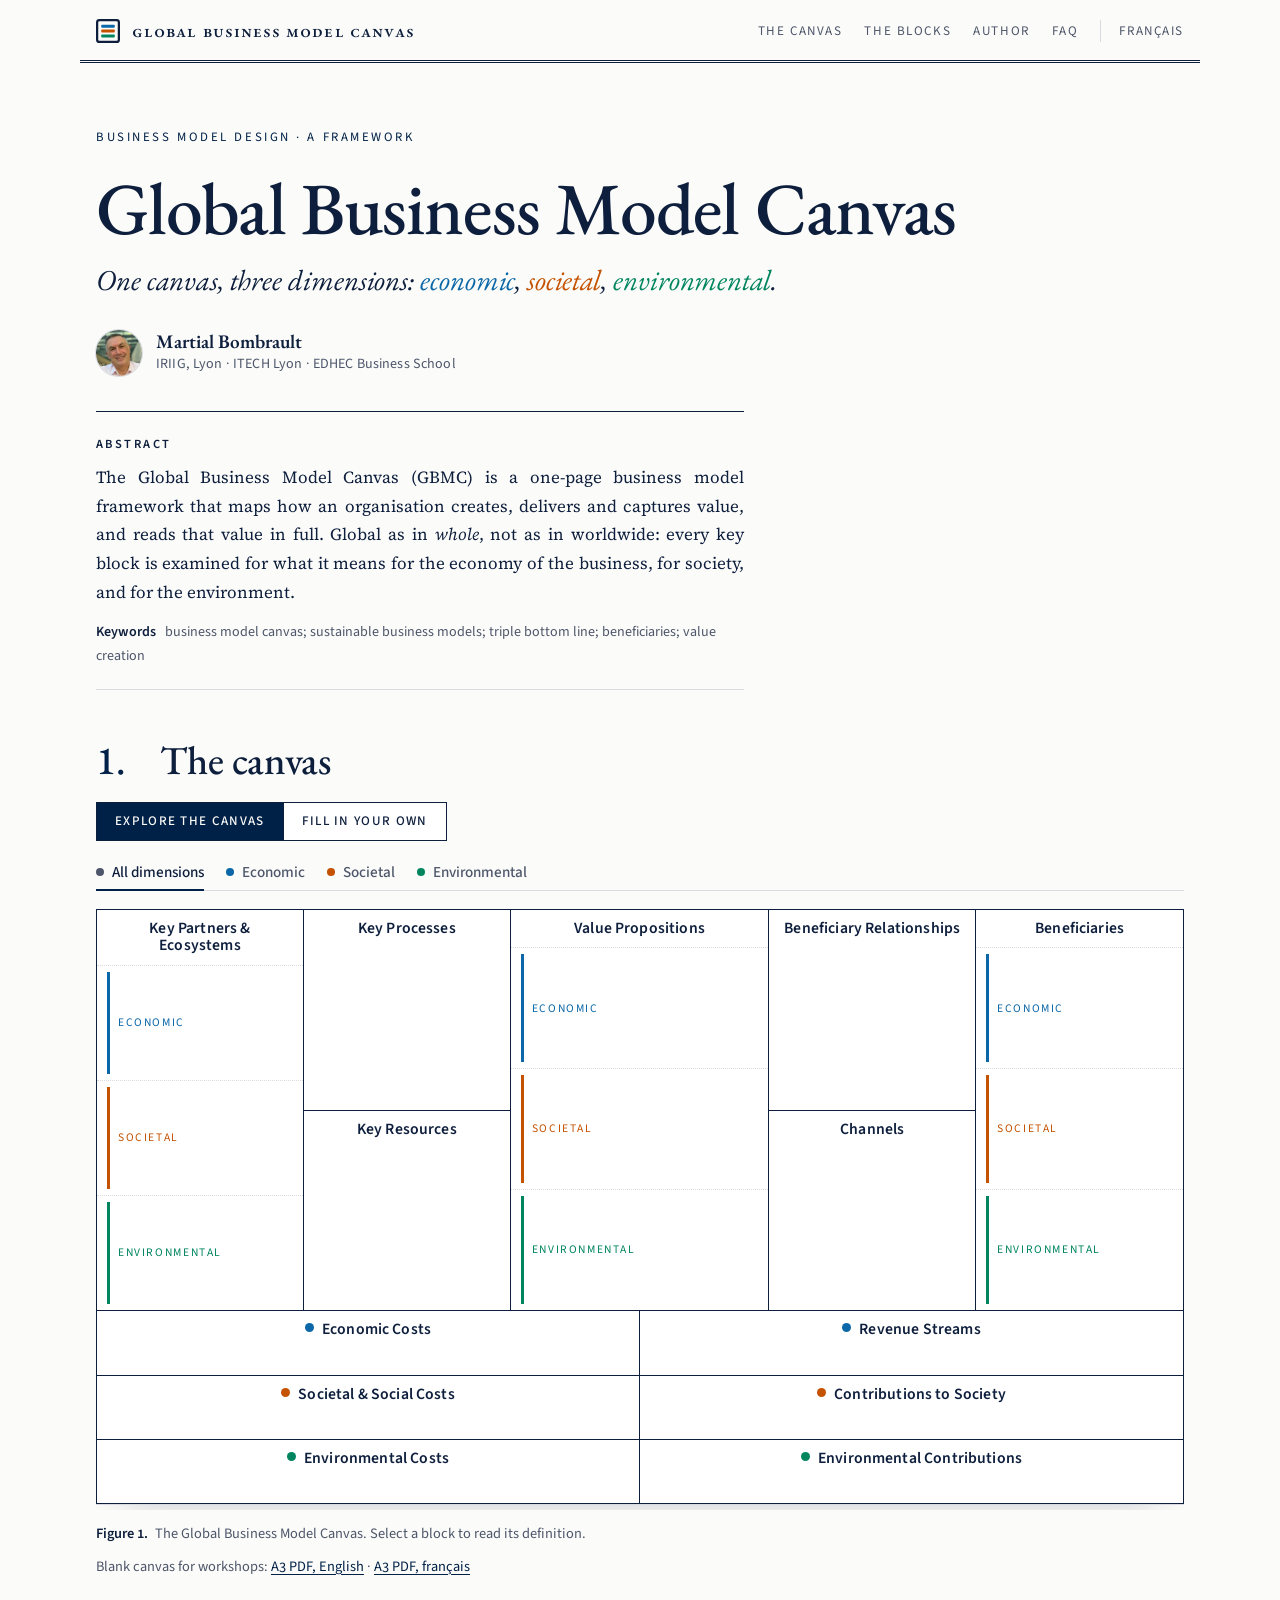
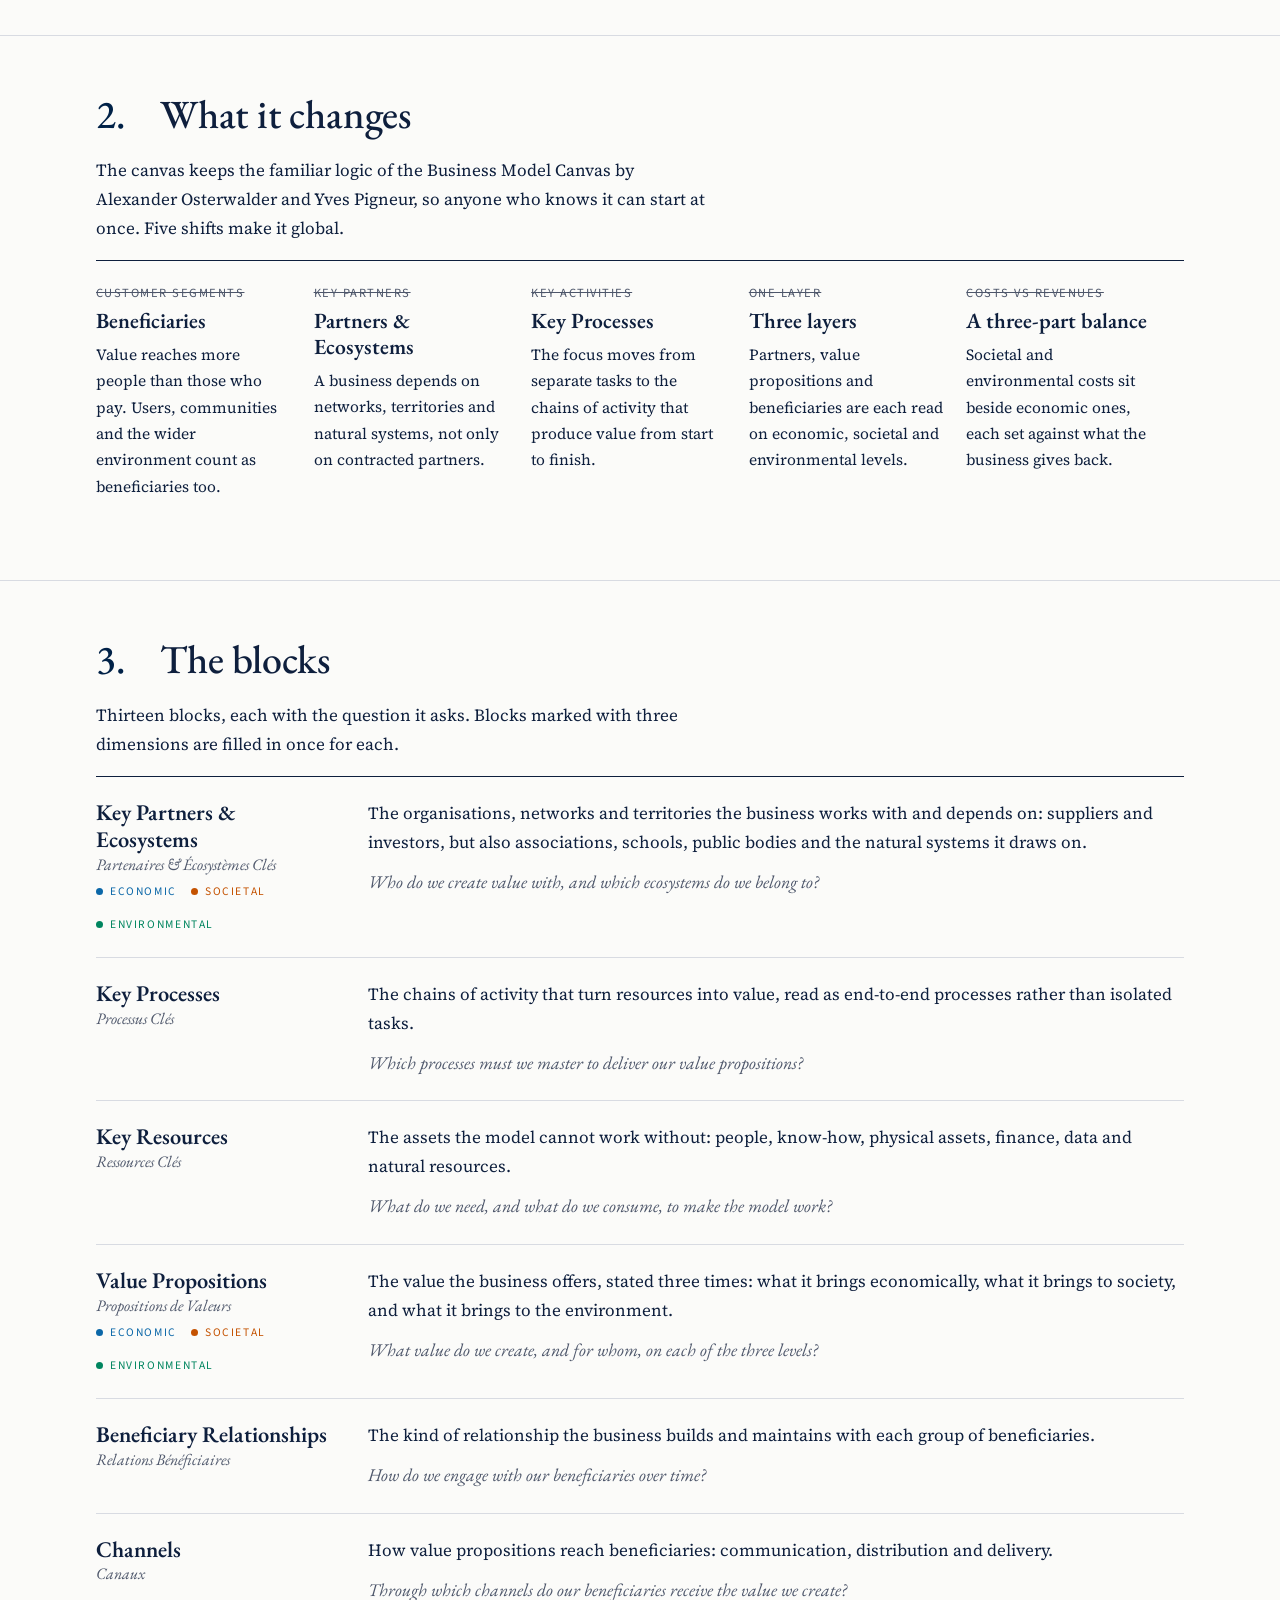
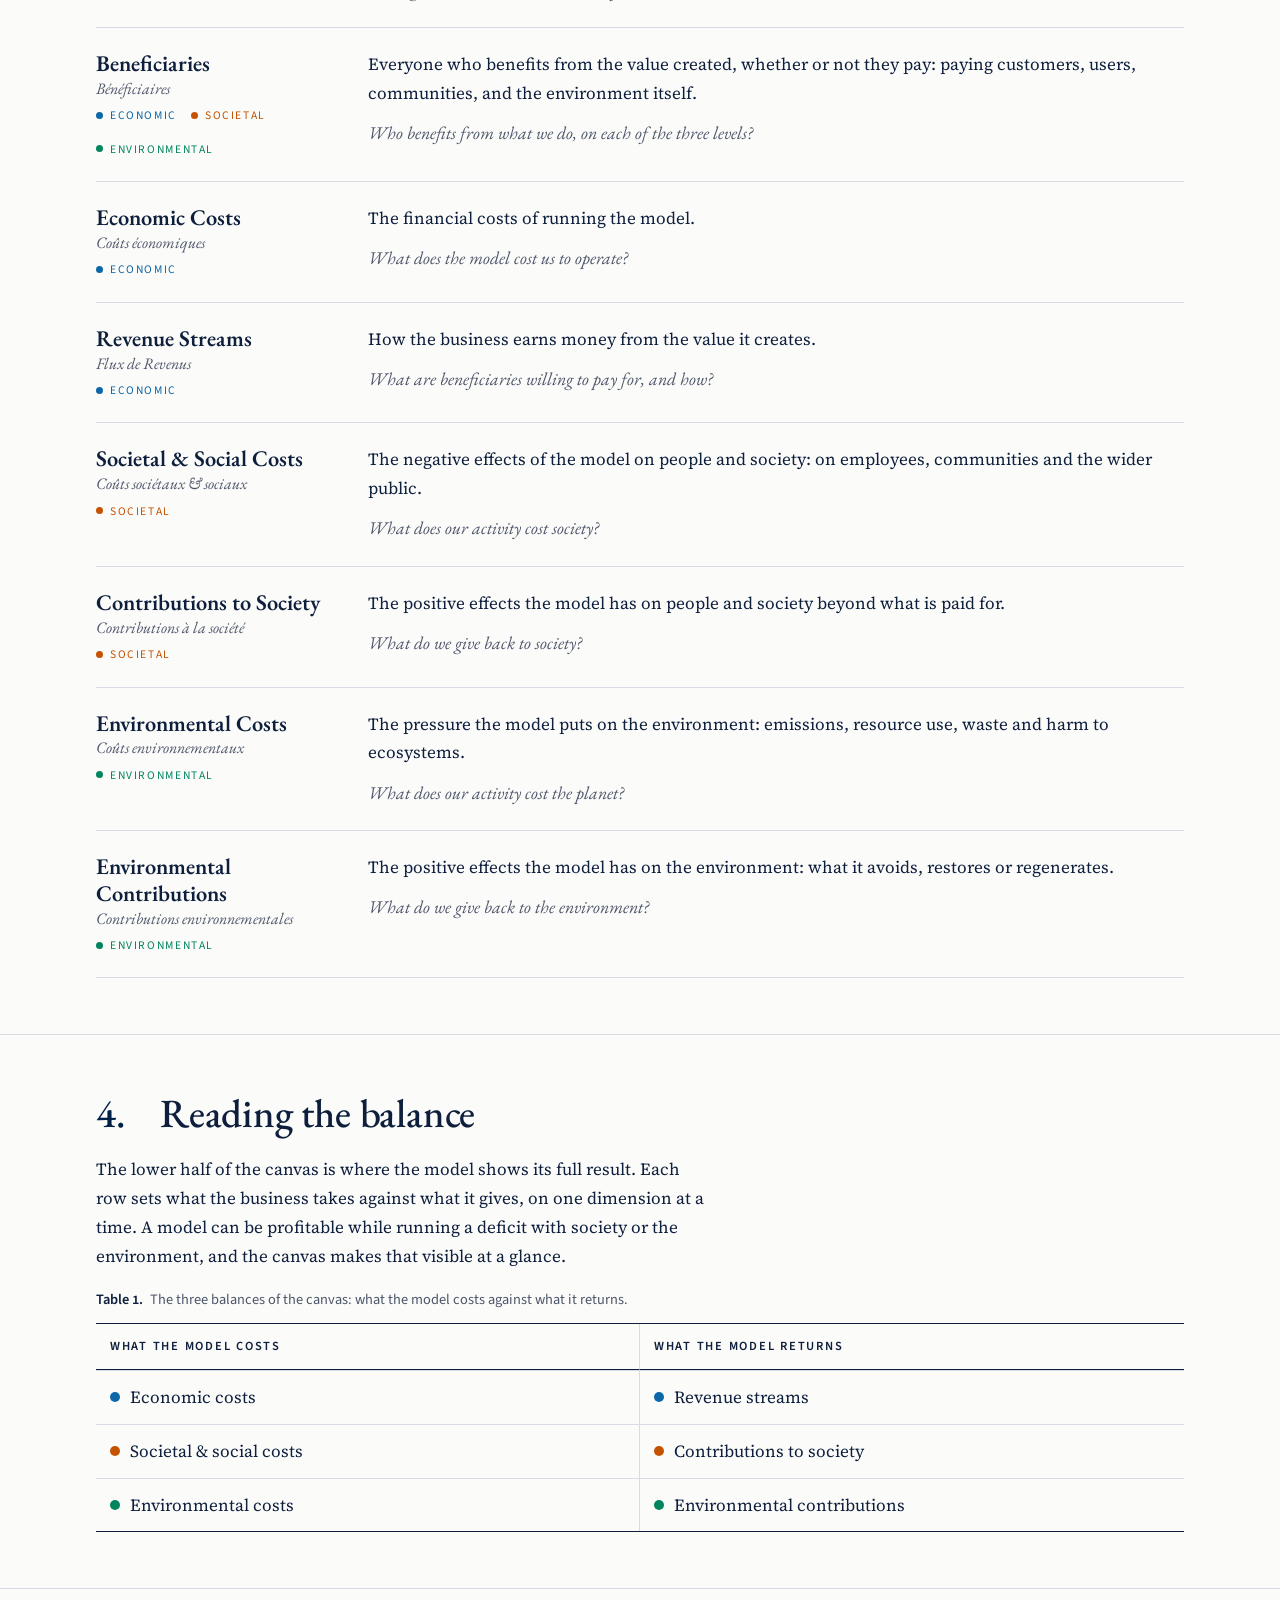
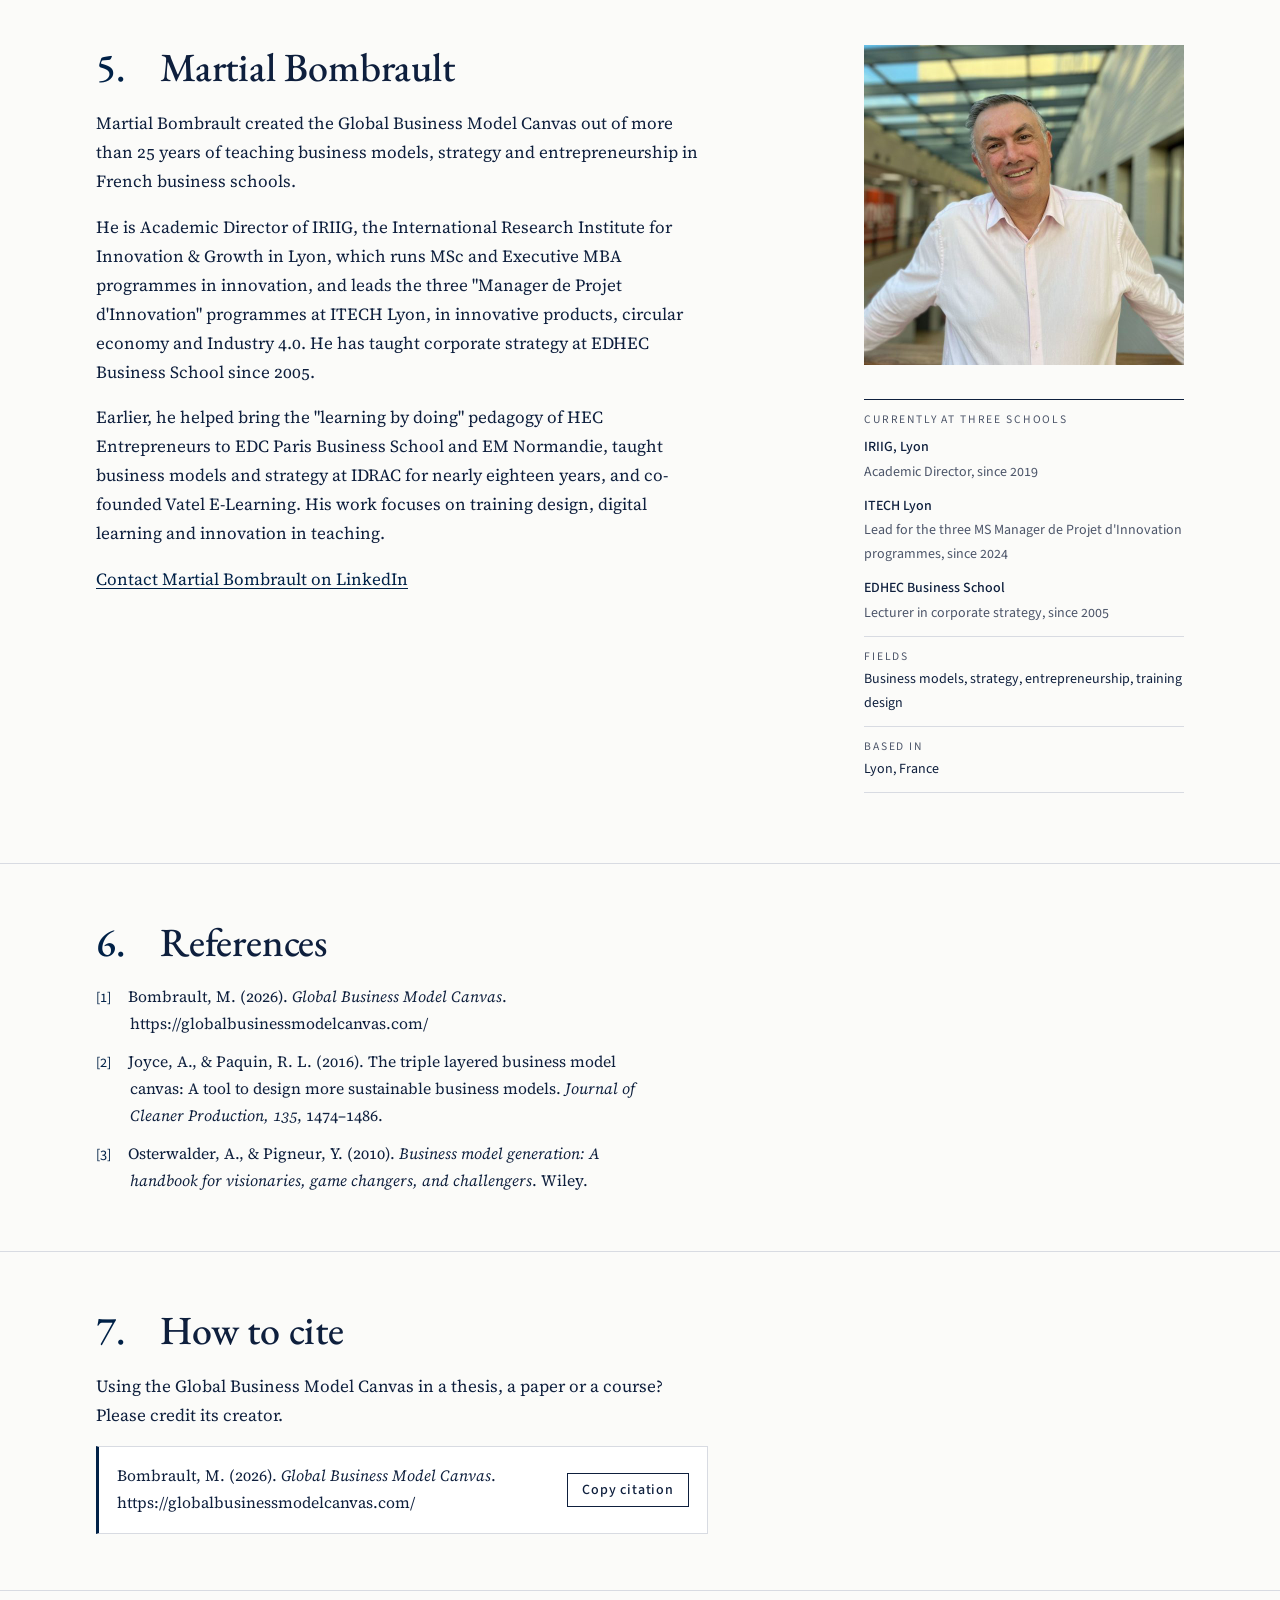
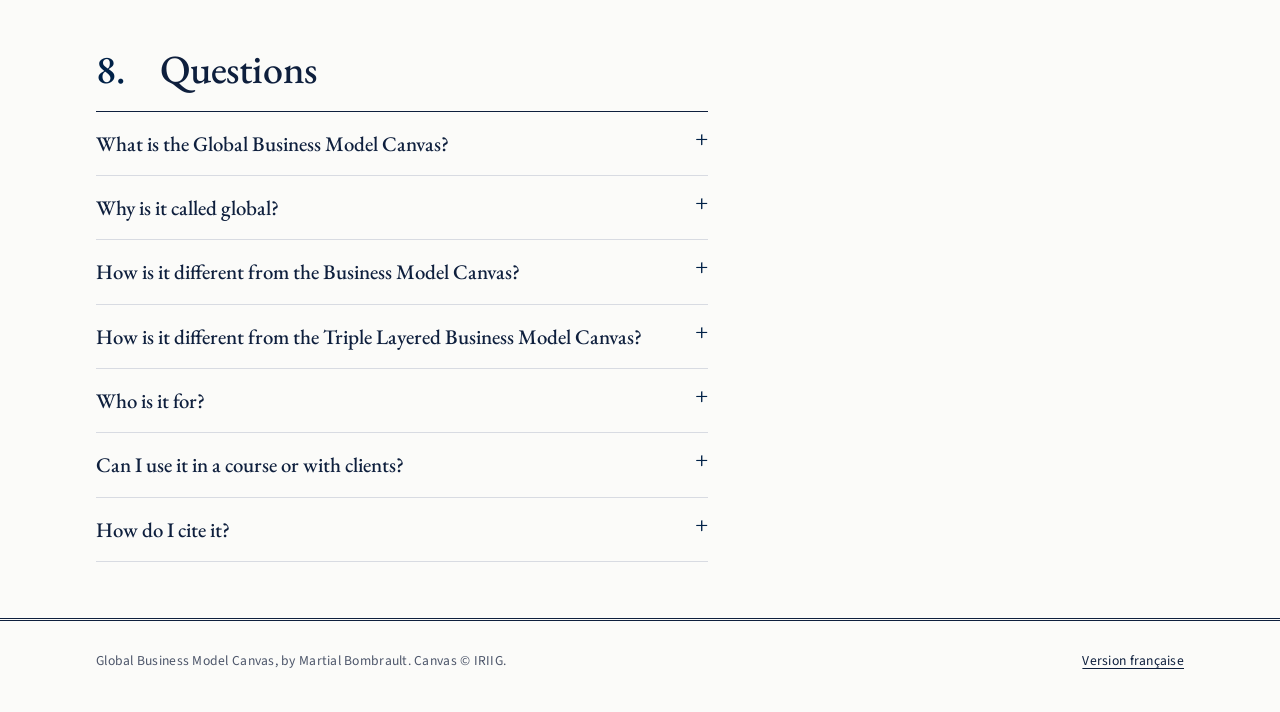
==== commit a49258df: "Academic redesign Journal-style layout: Garamond titles, Source Serif and Source Sans text, Oxford-b" ====
--- a/index.html
+++ b/index.html
@@ -25,7 +25,7 @@
 <link rel="alternate" type="text/plain" href="/llms.txt" title="LLM summary">
 <link rel="preconnect" href="https://fonts.googleapis.com">
 <link rel="preconnect" href="https://fonts.gstatic.com" crossorigin>
-<link rel="stylesheet" href="https://fonts.googleapis.com/css2?family=Barlow+Condensed:wght@500;600&family=Barlow:wght@400;500&family=Literata:ital,opsz,wght@0,7..72,400;0,7..72,600;1,7..72,400&display=swap">
+<link rel="stylesheet" href="https://fonts.googleapis.com/css2?family=EB+Garamond:ital,wght@0,400;0,500;0,600;1,400;1,500&family=Source+Serif+4:ital,opsz,wght@0,8..60,400;0,8..60,600;1,8..60,400&family=Source+Sans+3:wght@400;500;600&display=swap">
 <link rel="stylesheet" href="/assets/style.css">
 <script type="application/ld+json">
 {
@@ -259,7 +259,7 @@
 <header class="wrap top">
   <a class="mark" href="/" aria-label="Global Business Model Canvas, home">
     <svg viewBox="0 0 32 32" aria-hidden="true"><rect x="1.5" y="1.5" width="29" height="29" rx="3" fill="none" stroke="currentColor" stroke-width="3"/><rect x="7" y="7.5" width="18" height="4" rx="1" fill="var(--eco)"/><rect x="7" y="14" width="18" height="4" rx="1" fill="var(--soc)"/><rect x="7" y="20.5" width="18" height="4" rx="1" fill="var(--env)"/></svg>
-    GBMC
+    <span class="mark-full">Global Business Model Canvas</span><span class="mark-short">GBMC</span>
   </a>
   <nav aria-label="Sections">
     <a href="#canvas">The canvas</a>
@@ -272,11 +272,15 @@
 
 <main>
   <div class="wrap hero">
-    <p class="eyebrow">A business model framework by Martial Bombrault</p>
+    <p class="eyebrow">Business model design · A framework</p>
     <h1>Global Business Model Canvas</h1>
     <p class="tagline">One canvas, three dimensions: <span class="e">economic</span>, <span class="s">societal</span>, <span class="v">environmental</span>.</p>
-    <p class="lede">The Global Business Model Canvas (GBMC) is a one-page business model framework that maps how an organisation creates, delivers and captures value, and reads that value in full. Global as in <em>whole</em>, not as in worldwide: every key block is examined for what it means for the economy of the business, for society, and for the environment.</p>
-    <p class="byline"><img class="avatar" src="/assets/martial-bombrault-avatar.jpg" alt="" width="40" height="40"><span>Created by <strong>Martial Bombrault</strong>, Academic Director at IRIIG, Lyon</span></p>
+    <p class="byline"><img class="avatar" src="/assets/martial-bombrault-avatar.jpg" alt="" width="40" height="40"><span><strong>Martial Bombrault</strong><span class="affil">IRIIG, Lyon · ITECH Lyon · EDHEC Business School</span></span></p>
+    <div class="abstract">
+      <p class="abstract-label">Abstract</p>
+      <p class="lede">The Global Business Model Canvas (GBMC) is a one-page business model framework that maps how an organisation creates, delivers and captures value, and reads that value in full. Global as in <em>whole</em>, not as in worldwide: every key block is examined for what it means for the economy of the business, for society, and for the environment.</p>
+      <p class="keywords"><span>Keywords</span> business model canvas; sustainable business models; triple bottom line; beneficiaries; value creation</p>
+    </div>
   </div>
 
   <section id="canvas" class="canvas-section" aria-labelledby="canvas-title">
@@ -324,7 +328,7 @@
           </div>
         </div>
       </div>
-      <p class="canvas-note" data-mode="explore">Select a block to read what it covers. <span class="scroll-hint">Swipe sideways to see the whole canvas.</span></p>
+      <p class="canvas-note caption" data-mode="explore"><span class="fig">Figure 1.</span> The Global Business Model Canvas. Select a block to read its definition.</p>
       <div id="fill" data-mode="fill" hidden data-sheet-done="Done" data-sheet-next="Next block" data-saved="Saved in this browser" data-cleared="Canvas cleared" data-confirm="Click again to clear everything">
         <div class="fill-bar">
           <label class="fill-name"><span>Business or project</span>
@@ -470,6 +474,7 @@
         <h2 id="balance-title">Reading the balance</h2>
         <p>The lower half of the canvas is where the model shows its full result. Each row sets what the business takes against what it gives, on one dimension at a time. A model can be profitable while running a deficit with society or the environment, and the canvas makes that visible at a glance.</p>
       </div>
+      <p class="caption"><span class="fig">Table 1.</span> The three balances of the canvas: what the model costs against what it returns.</p>
       <div class="balance" role="table" aria-label="The three balances of the canvas">
         <div class="head" role="columnheader">What the model costs</div>
         <div class="head" role="columnheader">What the model returns</div>
@@ -508,6 +513,17 @@
     </div>
   </section>
 
+    <section id="references" aria-labelledby="refs-title">
+    <div class="wrap prose">
+      <h2 id="refs-title">References</h2>
+      <ol class="refs">
+        <li>Bombrault, M. (2026). <em>Global Business Model Canvas</em>. https://globalbusinessmodelcanvas.com/</li>
+        <li>Joyce, A., &amp; Paquin, R. L. (2016). The triple layered business model canvas: A tool to design more sustainable business models. <em>Journal of Cleaner Production, 135</em>, 1474–1486.</li>
+        <li>Osterwalder, A., &amp; Pigneur, Y. (2010). <em>Business model generation: A handbook for visionaries, game changers, and challengers</em>. Wiley.</li>
+      </ol>
+    </div>
+  </section>
+
   <section id="cite" aria-labelledby="cite-title">
     <div class="wrap prose">
       <h2 id="cite-title">How to cite</h2>
--- a/assets/style.css
+++ b/assets/style.css
@@ -1,13 +1,14 @@
 /* Layout: a single reading column (~68ch) that opens up to full width for the canvas,
    which is the page's one bold moment. Three dimension hues carry meaning everywhere. */
 :root {
-  --paper: #f5f6f8;
+  --paper: #fbfbf9;
   --surface: #ffffff;
-  --ink: #16203a;
-  --ink-soft: #4a5470;
-  --rule: #d5d9e2;
-  --rule-strong: #16203a;
-  --accent: #2b3f8c;
+  --ink: #0e1f3d;
+  --ink-soft: #4d566a;
+  --rule: #d8dbe2;
+  --rule-strong: #0e1f3d;
+  --accent: #002147;          /* Oxford blue */
+  --accent-soft: #e8ecf3;
   --eco: #0b67a8;        /* economic */
   --soc: #c45200;        /* societal */
   --env: #00855f;        /* environmental */
@@ -15,9 +16,9 @@
   --soc-wash: #fcebdf;
   --env-wash: #dff3ec;
 
-  --display: "Barlow Condensed", "Arial Narrow", "Roboto Condensed", sans-serif;
-  --body: "Literata", Georgia, "Times New Roman", serif;
-  --ui: "Barlow", "Helvetica Neue", Arial, sans-serif;
+  --display: "EB Garamond", Garamond, "Times New Roman", serif;
+  --body: "Source Serif 4", "Source Serif Pro", Georgia, serif;
+  --ui: "Source Sans 3", "Source Sans Pro", "Helvetica Neue", Arial, sans-serif;
 
   --step--1: 0.875rem;
   --step-0: 1.0625rem;
@@ -28,16 +29,16 @@
 }
 @media (prefers-color-scheme: dark) {
   :root:not([data-theme="light"]) {
-    --paper: #10141f; --surface: #171d2c; --ink: #e8ebf2; --ink-soft: #a6aec2;
-    --rule: #2c3447; --rule-strong: #c9cfdd; --accent: #8fa3f0;
+    --paper: #0c1322; --surface: #111a2d; --ink: #e9ecf2; --ink-soft: #a7b0c2;
+    --rule: #26304a; --rule-strong: #c5cddb; --accent: #a9bfe9; --accent-soft: #18243d;
     --eco: #5eb0ec; --soc: #f2894a; --env: #33c49a;
     --eco-wash: #12263a; --soc-wash: #2e1d12; --env-wash: #0f2a22;
     color-scheme: dark;
   }
 }
 :root[data-theme="dark"] {
-  --paper: #10141f; --surface: #171d2c; --ink: #e8ebf2; --ink-soft: #a6aec2;
-  --rule: #2c3447; --rule-strong: #c9cfdd; --accent: #8fa3f0;
+  --paper: #0c1322; --surface: #111a2d; --ink: #e9ecf2; --ink-soft: #a7b0c2;
+  --rule: #26304a; --rule-strong: #c5cddb; --accent: #a9bfe9; --accent-soft: #18243d;
   --eco: #5eb0ec; --soc: #f2894a; --env: #33c49a;
   --eco-wash: #12263a; --soc-wash: #2e1d12; --env-wash: #0f2a22;
   color-scheme: dark;
@@ -246,7 +247,7 @@
 
 @media print {
   html:root:not(#x) {
-    --paper: #ffffff; --surface: #ffffff; --ink: #16203a; --ink-soft: #4a5470; --rule: #c9ced9; --rule-strong: #16203a;
+    --paper: #ffffff; --surface: #ffffff; --ink: #0e1f3d; --ink-soft: #4d566a; --rule: #c9ced9; --rule-strong: #0e1f3d;
     --eco: #0b67a8; --soc: #c45200; --env: #00855f; color-scheme: light;
   }
   @page { size: A4 landscape; margin: 8mm; }
@@ -257,7 +258,7 @@
   body.fill-mode #canvas { padding: 0; }
   body.fill-mode .wrap { max-width: none; padding: 0; }
   .canvas-scroll { overflow: visible; }
-  .canvas.fill { min-width: 0; width: 100%; break-inside: avoid; }
+  .canvas.fill { min-width: 0; width: 100%; break-inside: avoid; box-shadow: none; }
   .canvas.fill .col { min-height: 112mm; }
   .canvas.fill .bottom .blk { min-height: 18mm; }
   .field textarea { display: none; }
@@ -281,6 +282,121 @@
 .wrap.prose { max-width: 1120px; }
 .wrap.prose > * { max-width: 68ch; }
 
+
+/* ================= Academic edition =================
+   Layout: a journal article. Masthead with double rule, title page with abstract,
+   numbered sections, captioned figure and table, references. */
+body { font-size: 1.0625rem; line-height: 1.7; font-feature-settings: "kern", "liga", "onum"; }
+a { color: var(--accent); text-decoration-thickness: 1px; }
+::selection { background: var(--accent-soft); }
+
+/* Masthead */
+header.top { border-bottom: 3px double var(--rule-strong); padding-block: 16px 14px; }
+.mark { font-family: var(--display); font-weight: 500; font-size: 1.12rem; letter-spacing: 0.06em;
+  font-variant: small-caps; text-transform: lowercase; gap: 12px; }
+.mark-full { font-variant: small-caps; }
+.mark-short { display: none; }
+.mark svg { width: 24px; height: 24px; }
+.top nav { gap: 22px; align-items: center; }
+.top nav a { font-family: var(--ui); font-size: 0.82rem; letter-spacing: 0.12em; text-transform: uppercase; color: var(--ink-soft); }
+.lang { border: 0; border-left: 1px solid var(--rule); border-radius: 0; padding: 0 0 0 18px; }
+
+/* Title page */
+.hero { border-top: 0; padding-block: 64px 36px; }
+.hero > * { max-width: 900px; }
+.eyebrow { font-family: var(--ui); font-size: 0.8rem; letter-spacing: 0.2em; color: var(--accent); margin-bottom: 22px; }
+h1 { font-family: var(--display); font-weight: 500; font-size: clamp(2.7rem, 6.2vw, 4.6rem); line-height: 1.02; letter-spacing: -0.012em; }
+.tagline { font-family: var(--display); font-style: italic; font-weight: 400; font-size: clamp(1.35rem, 2.6vw, 1.8rem); line-height: 1.3; margin-top: 16px; color: var(--ink); }
+.byline { margin-top: 30px; font-family: var(--ui); font-size: 0.95rem; color: var(--ink); gap: 14px; }
+.byline strong { font-family: var(--display); font-size: 1.2rem; font-weight: 600; display: block; line-height: 1.2; }
+.byline .affil { display: block; color: var(--ink-soft); font-size: 0.88rem; letter-spacing: 0.01em; }
+.avatar { width: 46px; height: 46px; border: 0; box-shadow: 0 0 0 1px var(--rule); }
+.abstract { margin-top: 34px; padding: 22px 0 6px; border-top: 1px solid var(--rule-strong); border-bottom: 1px solid var(--rule); max-width: 72ch; }
+.abstract-label { font-family: var(--ui); font-size: 0.78rem; font-weight: 600; letter-spacing: 0.2em; text-transform: uppercase; color: var(--ink); margin: 0 0 8px; }
+.abstract .lede { max-width: none; margin: 0 0 14px; color: var(--ink); font-size: 1.06rem; text-align: justify; hyphens: auto; }
+.keywords { font-family: var(--ui); font-size: 0.88rem; color: var(--ink-soft); margin: 0 0 14px; }
+.keywords span { font-weight: 600; color: var(--ink); margin-right: 6px; font-style: normal; }
+
+/* Numbered sections */
+main { counter-reset: sec; }
+main > section { border-top: 1px solid var(--rule); padding-block: 56px; }
+main > section:first-of-type { border-top: 0; }
+h2 { font-family: var(--display); font-weight: 500; font-size: clamp(1.9rem, 3.4vw, 2.5rem); line-height: 1.1; letter-spacing: -0.005em; margin-bottom: 20px; }
+main > section h2::before { counter-increment: sec; content: counter(sec) "."; display: inline-block; min-width: 1.6em;
+  color: var(--accent); font-feature-settings: "lnum"; }
+h3 { font-family: var(--display); font-weight: 600; font-size: 1.3rem; letter-spacing: 0; }
+.prose p, .block-row p, .shift p, details p { hyphens: auto; }
+
+/* Figure: mode switch, dimension filters, canvas, caption */
+.modes { border-radius: 0; border-color: var(--rule-strong); }
+.modes button { font: 500 0.82rem/1 var(--ui); letter-spacing: 0.1em; text-transform: uppercase; padding: 12px 18px; }
+.modes button[aria-pressed="true"] { background: var(--accent); color: var(--paper); }
+.filters { gap: 0 22px; border-bottom: 1px solid var(--rule); margin-bottom: 18px; }
+.filters button { border: 0; border-bottom: 2px solid transparent; border-radius: 0; background: none; padding: 10px 0 9px;
+  font: 500 0.95rem/1 var(--ui); color: var(--ink-soft); margin-bottom: -1px; }
+.filters button[aria-pressed="true"] { background: none; color: var(--ink); border-bottom-color: var(--accent); }
+.filters button .dot { width: 8px; height: 8px; }
+.canvas { font-family: var(--ui); border-width: 1.5px; box-shadow: 0 1px 0 var(--rule), 0 18px 40px -28px rgba(14, 31, 61, 0.35); }
+.col, .col.split > .blk + .blk, .bottom, .bottom .blk, .bottom .blk:nth-child(odd) { border-width: 1.5px; }
+.blk-name { font-family: var(--ui); font-weight: 600; font-size: 0.98rem; letter-spacing: 0.01em; }
+.bottom .blk .blk-name { font-weight: 600; }
+.layer { font-size: 0.72rem; letter-spacing: 0.14em; border-top: 1px dotted var(--rule); }
+.layer::before { width: 3px; border-radius: 0; }
+.caption { font-family: var(--ui); font-size: 0.9rem; color: var(--ink-soft); margin: 12px 0 0; max-width: 80ch; }
+.caption .fig { font-weight: 600; color: var(--ink); margin-right: 4px; }
+p.caption:not(.canvas-note) { margin: 0 0 10px; }
+.downloads { font-size: 0.9rem; }
+
+/* What it changes */
+.shifts { border-top: 1px solid var(--rule-strong); grid-template-columns: repeat(auto-fit, minmax(200px, 1fr)); }
+.shift { padding: 22px 22px 24px 0; border-bottom: 0; }
+.shift .from { font-family: var(--ui); font-size: 0.78rem; letter-spacing: 0.12em; text-transform: uppercase; }
+.shift h3 { font-size: 1.35rem; }
+.shift p { font-size: 0.97rem; color: var(--ink); }
+
+/* Blocks as a glossary */
+.blocks { border-top: 1px solid var(--rule-strong); }
+.block-row { padding: 22px 0; gap: 32px; }
+.block-row h3 { font-size: 1.4rem; }
+.block-row .fr { font-family: var(--display); font-style: italic; font-size: 1rem; color: var(--ink-soft); }
+.block-row .q { font-family: var(--display); font-size: 1.12rem; color: var(--ink-soft); }
+.chip { border: 0; padding: 0 0 0 14px; position: relative; font-size: 0.72rem; letter-spacing: 0.14em; }
+.chip::before { content: ""; position: absolute; left: 0; top: 50%; width: 7px; height: 7px; margin-top: -4px; border-radius: 50%; background: currentColor; }
+.chips { gap: 14px; }
+.block-row:target { background: linear-gradient(90deg, var(--accent-soft), transparent 80%); }
+
+/* Table 1 */
+.balance { border: 0; border-top: 1.5px solid var(--rule-strong); border-bottom: 1.5px solid var(--rule-strong); background: transparent; margin-top: 4px; }
+.balance div:nth-child(odd) { border-right: 1px solid var(--rule); }
+.balance .head { font-family: var(--ui); font-size: 0.78rem; font-weight: 600; letter-spacing: 0.14em; text-transform: uppercase;
+  border-bottom: 1px solid var(--rule-strong); }
+.balance div { font-family: var(--body); }
+
+/* Author */
+.portrait { border-radius: 0; filter: saturate(0.92); }
+.facts { border-top: 1px solid var(--rule-strong); }
+.facts dt { font-size: 0.72rem; letter-spacing: 0.16em; }
+
+/* References and citation */
+.refs { margin: 0; padding: 0; list-style: none; counter-reset: ref; display: grid; gap: 12px; font-size: 0.98rem; }
+.refs li { padding-left: 2.2em; text-indent: -2.2em; overflow-wrap: anywhere; }
+.refs li::before { counter-increment: ref; content: "[" counter(ref) "]"; display: inline-block; width: 2.2em; text-indent: 0;
+  color: var(--accent); font-family: var(--ui); font-size: 0.9rem; }
+.cite-box { border: 1px solid var(--rule); border-left: 3px solid var(--accent); background: var(--surface); padding: 16px 18px; }
+.cite-box p { font-family: var(--body); }
+.copy, .fill-actions button, .sheet-actions button { border-radius: 0; font-family: var(--ui); letter-spacing: 0.06em; }
+.fill-actions button.primary, .sheet-actions .primary { background: var(--accent); border-color: var(--accent); color: var(--paper); }
+.fill-name input { border-radius: 0; font-family: var(--body); }
+
+/* Questions */
+details:first-of-type { border-top: 1px solid var(--rule-strong); }
+summary { font-family: var(--display); font-weight: 500; font-size: 1.3rem; }
+summary::after { font-family: var(--display); font-size: 1.4rem; line-height: 1; color: var(--accent); }
+
+/* Footer colophon */
+footer { border-top: 3px double var(--rule-strong); font-size: 0.85rem; letter-spacing: 0.02em; }
+footer a { color: var(--ink); }
+
 /* ---------- Phones and small tablets ---------- */
 @media screen and (max-width: 760px) {
   /* Header: logo and language only; sections are one scroll away */
@@ -292,6 +408,20 @@
   .lede { font-size: 1rem; }
   section { padding-block: 32px; }
   h2 { font-size: 2rem; }
+
+  /* Academic edition on phones */
+  .mark-full { display: none; }
+  .mark-short { display: inline; }
+  .hero { padding-block: 36px 24px; }
+  h1 { font-size: clamp(2.3rem, 11vw, 3rem); }
+  .tagline { font-size: 1.25rem; }
+  .abstract .lede { text-align: left; font-size: 1rem; }
+  main > section { padding-block: 40px; }
+  h2 { font-size: 1.8rem; }
+  .filters { gap: 0 16px; }
+  .filters button { font-size: 0.88rem; }
+  .blk-name { font-size: 0.68rem; }
+  .shift { padding-right: 0; border-bottom: 1px solid var(--rule); }
 
   /* Canvas keeps its grid: everything scales down to the screen width */
   .canvas-scroll { overflow: visible; }
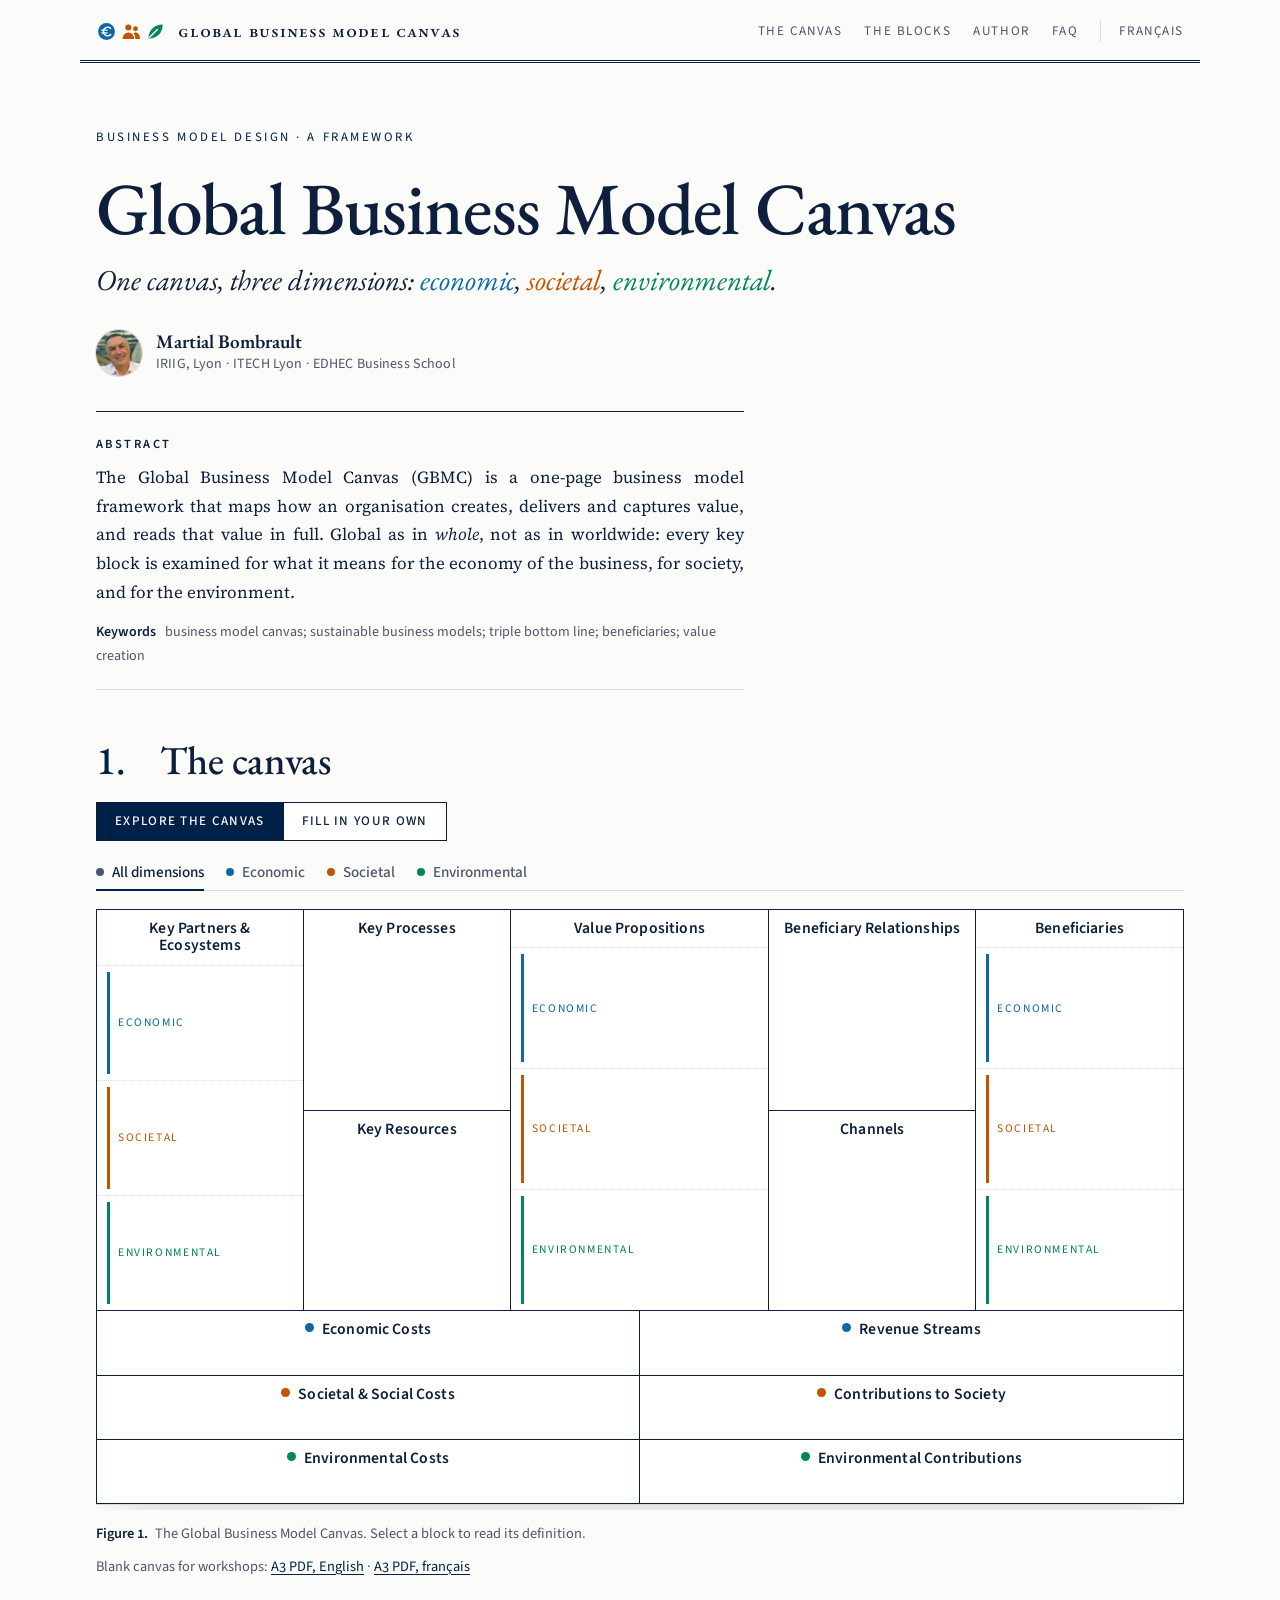
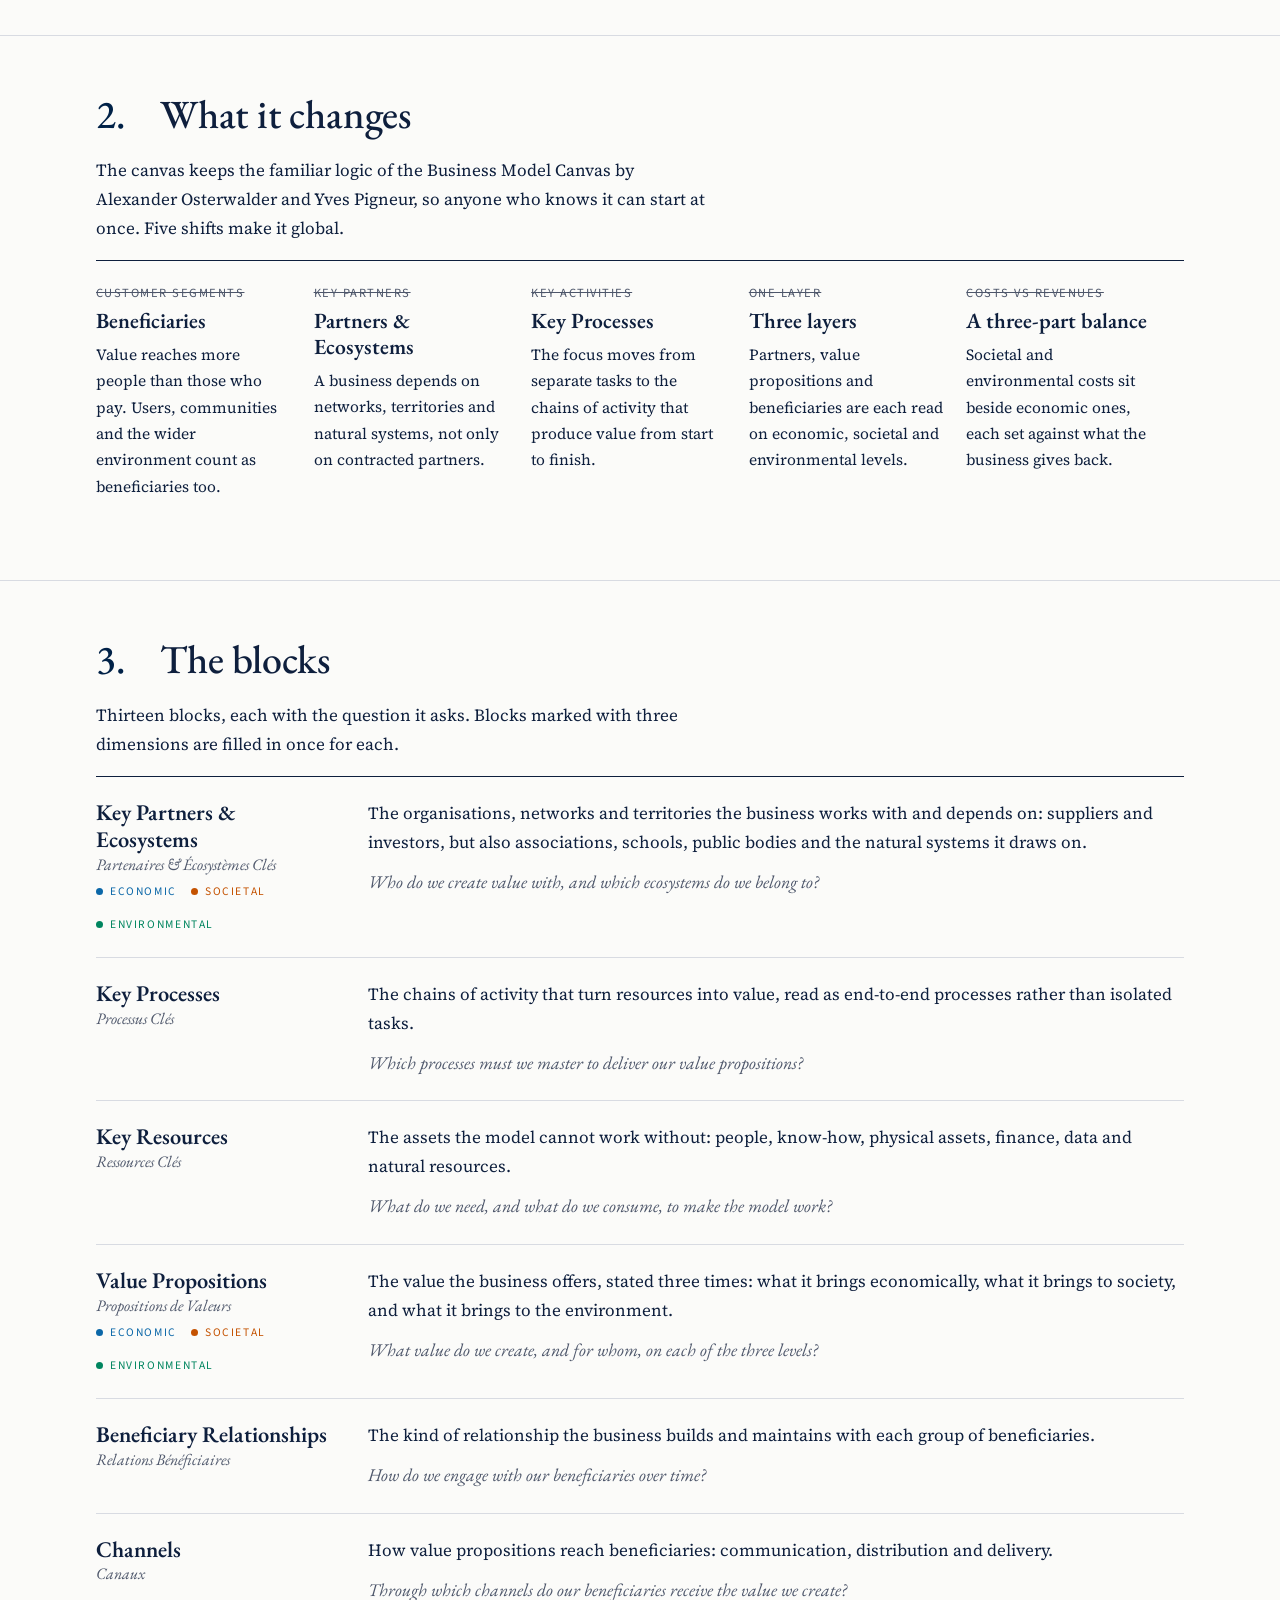
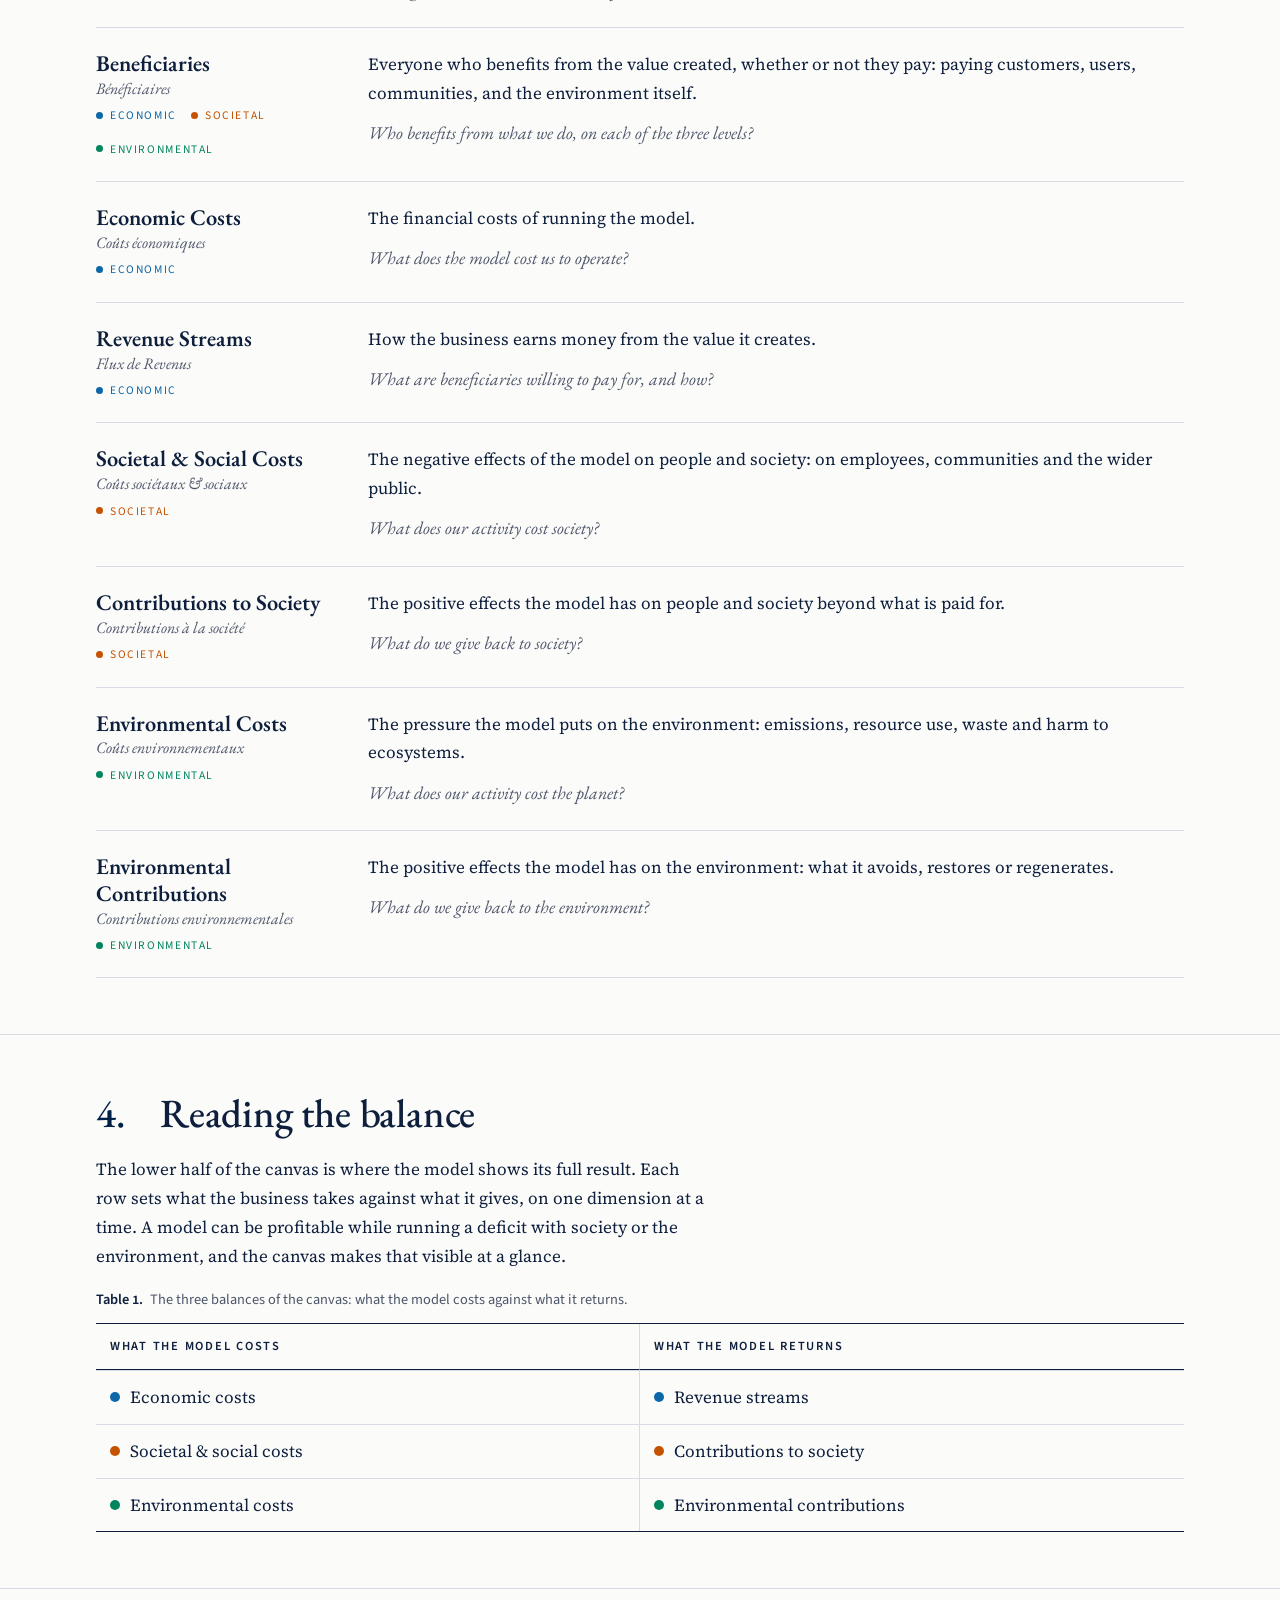
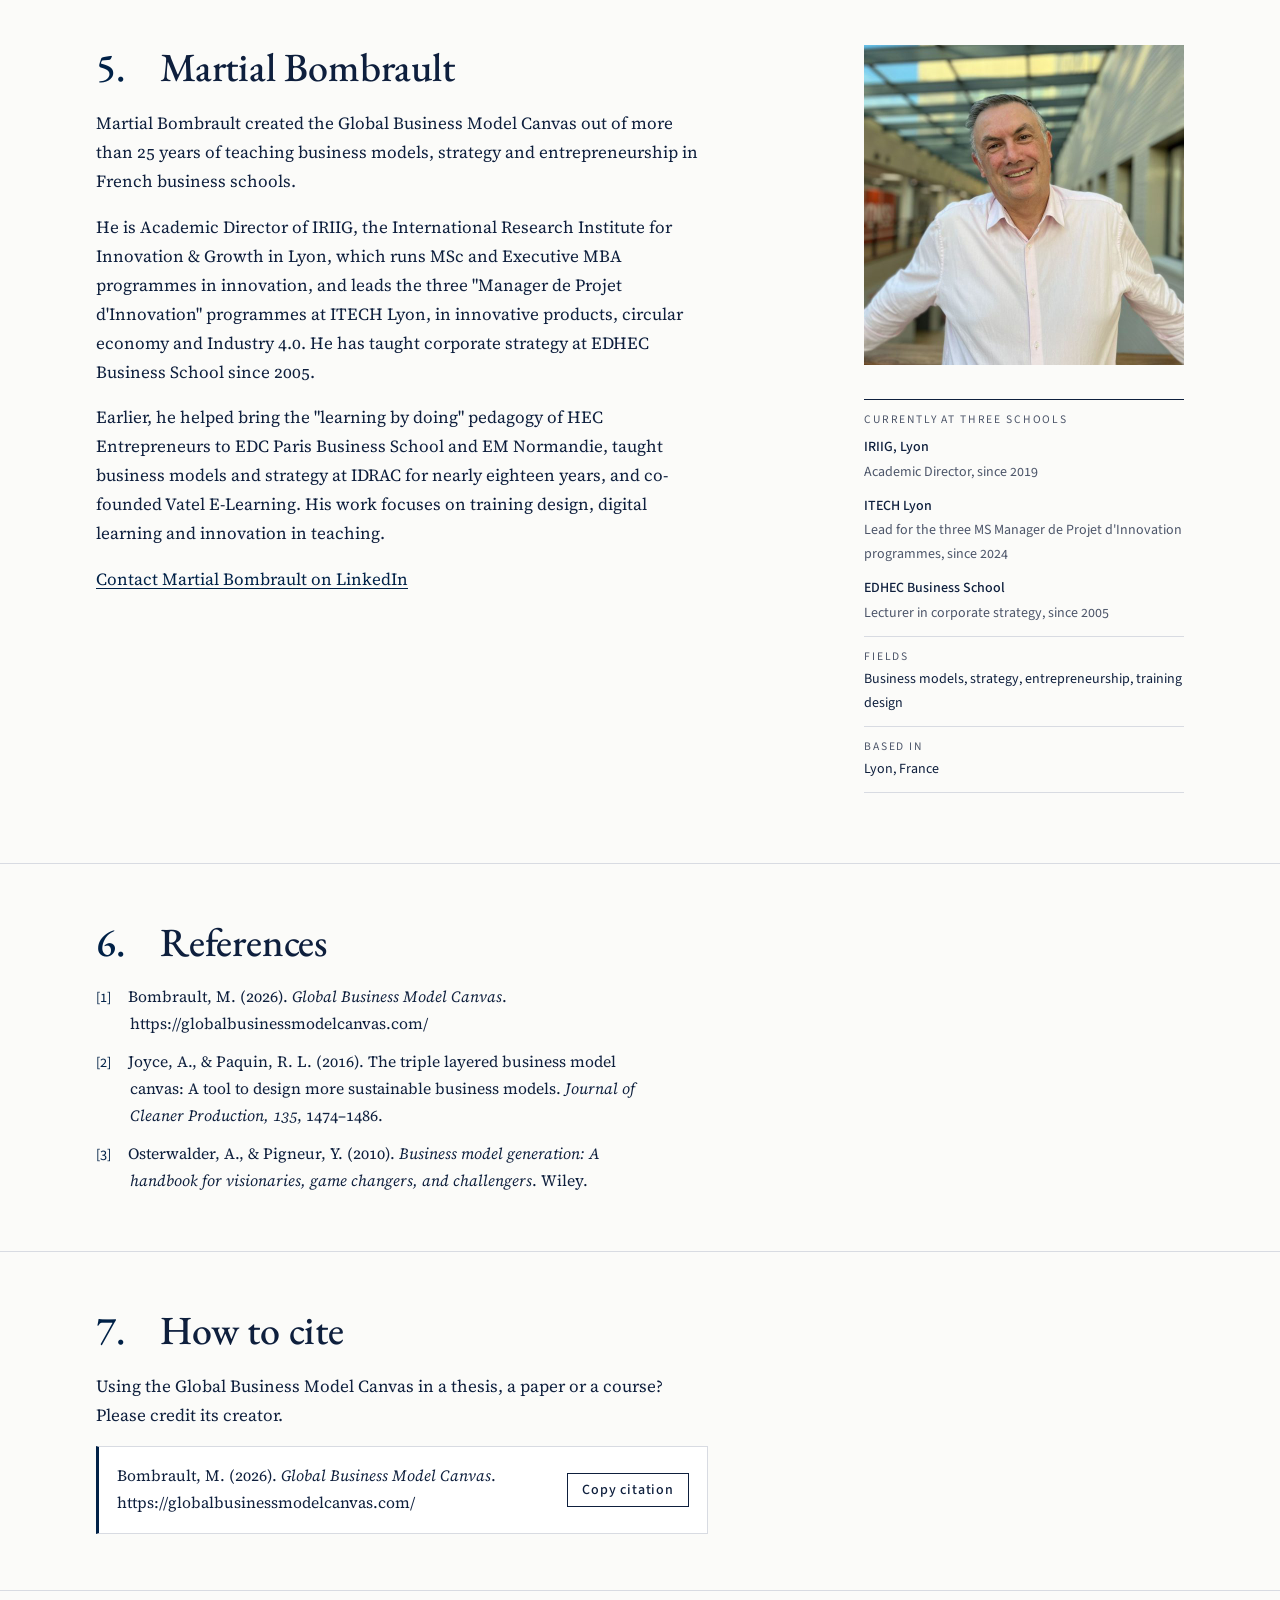
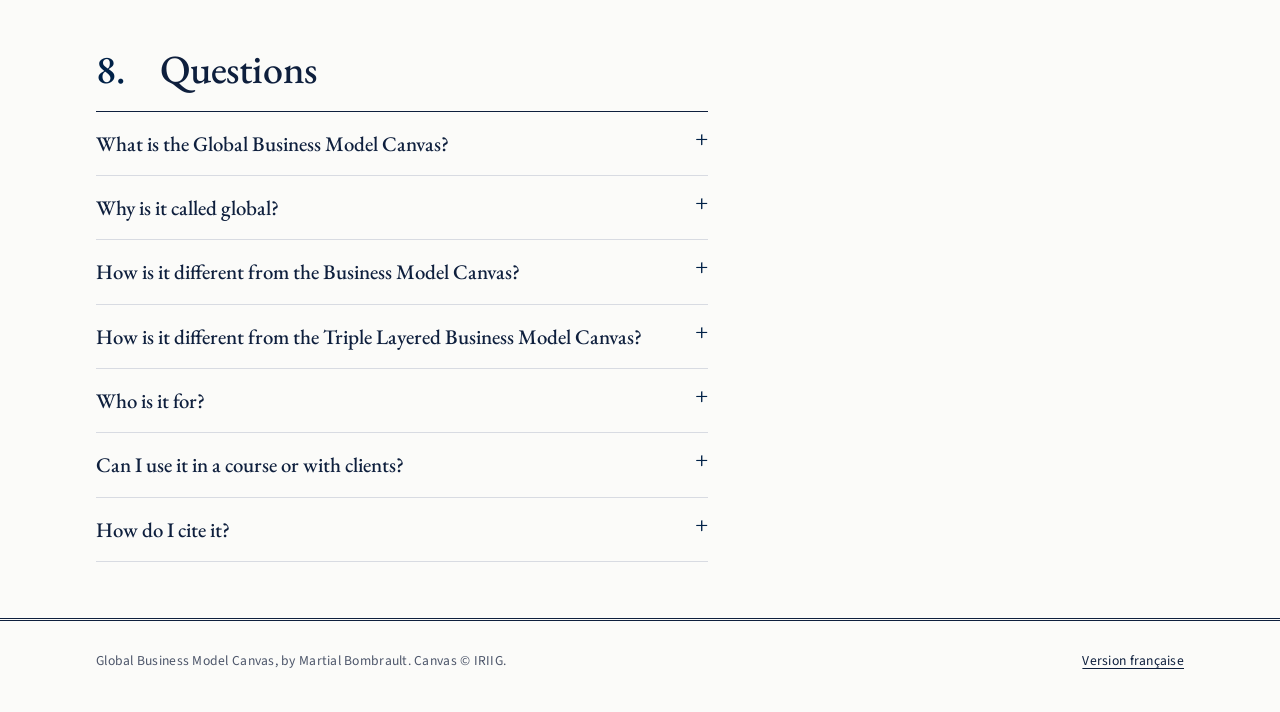
==== commit 3160296a: "New logo: euro, people and leaf for the three dimensions Masthead shows the three icons in the dimen" ====
--- a/index.html
+++ b/index.html
@@ -21,12 +21,17 @@
 <meta property="og:locale" content="en_GB">
 <meta property="og:locale:alternate" content="fr_FR">
 <meta name="twitter:card" content="summary_large_image">
-<link rel="icon" href="/favicon.svg" type="image/svg+xml">
+<link rel="icon" href="/favicon.ico?v=566c2ceb" sizes="32x32">
+<link rel="icon" href="/favicon.svg?v=2705e24f" type="image/svg+xml">
+<link rel="apple-touch-icon" href="/apple-touch-icon.png?v=3d58407d">
+<link rel="manifest" href="/site.webmanifest">
+<meta name="theme-color" content="#fbfbf9" media="(prefers-color-scheme: light)">
+<meta name="theme-color" content="#0c1322" media="(prefers-color-scheme: dark)">
 <link rel="alternate" type="text/plain" href="/llms.txt" title="LLM summary">
 <link rel="preconnect" href="https://fonts.googleapis.com">
 <link rel="preconnect" href="https://fonts.gstatic.com" crossorigin>
 <link rel="stylesheet" href="https://fonts.googleapis.com/css2?family=EB+Garamond:ital,wght@0,400;0,500;0,600;1,400;1,500&family=Source+Serif+4:ital,opsz,wght@0,8..60,400;0,8..60,600;1,8..60,400&family=Source+Sans+3:wght@400;500;600&display=swap">
-<link rel="stylesheet" href="/assets/style.css">
+<link rel="stylesheet" href="/assets/style.css?v=8ec44e17">
 <script type="application/ld+json">
 {
   "@context": "https://schema.org",
@@ -80,7 +85,7 @@
       "@type": "Person",
       "@id": "https://globalbusinessmodelcanvas.com/#martial-bombrault",
       "name": "Martial Bombrault",
-      "image": "https://globalbusinessmodelcanvas.com/assets/martial-bombrault.jpg",
+      "image": "https://globalbusinessmodelcanvas.com/assets/martial-bombrault.jpg?v=72e3117f",
       "jobTitle": "Academic Director",
       "description": "Academic Director at IRIIG in Lyon, lead for the MS Manager de Projet d'Innovation programmes at ITECH Lyon, and lecturer in corporate strategy at EDHEC Business School. Creator of the Global Business Model Canvas.",
       "worksFor": [
@@ -258,7 +263,7 @@
 
 <header class="wrap top">
   <a class="mark" href="/" aria-label="Global Business Model Canvas, home">
-    <svg viewBox="0 0 32 32" aria-hidden="true"><rect x="1.5" y="1.5" width="29" height="29" rx="3" fill="none" stroke="currentColor" stroke-width="3"/><rect x="7" y="7.5" width="18" height="4" rx="1" fill="var(--eco)"/><rect x="7" y="14" width="18" height="4" rx="1" fill="var(--soc)"/><rect x="7" y="20.5" width="18" height="4" rx="1" fill="var(--env)"/></svg>
+    <svg class="mark-icons" viewBox="0 0 80 24" aria-hidden="true" focusable="false"><g transform="translate(0 0) scale(1)"><circle cx="12" cy="12" r="9.6" fill="var(--eco)"/><path d="M16.68 8.36A4.9 4.9 0 1 0 16.68 15.64" fill="none" stroke="var(--paper)" stroke-width="1.9" stroke-linecap="round"/><path d="M6.6 10.4H12.6M6.6 13.6H12.6" stroke="var(--paper)" stroke-width="1.6" stroke-linecap="round"/></g><g transform="translate(28 0) scale(1)"><g fill="var(--soc)"><circle cx="9" cy="7.4" r="3.5"/><path d="M2.4 20.6c0-4.1 2.95-7.4 6.6-7.4s6.6 3.3 6.6 7.4z"/><circle cx="17.1" cy="8.9" r="2.8"/><path d="M14.7 13.7c.75-.4 1.55-.6 2.4-.6 2.95 0 5.1 2.65 5.1 6.2v1.3h-5.2c0-2.6-.8-5-2.3-6.9z"/></g></g><g transform="translate(56 0) scale(1)"><path d="M4 20C4 10.6 10.4 4 20.2 4c0 9.8-6.3 16-16.2 16z" fill="var(--env)"/><path d="M5.3 18.7L14.2 9.8" stroke="var(--paper)" stroke-width="1.6" stroke-linecap="round"/></g></svg>
     <span class="mark-full">Global Business Model Canvas</span><span class="mark-short">GBMC</span>
   </a>
   <nav aria-label="Sections">
@@ -275,7 +280,7 @@
     <p class="eyebrow">Business model design · A framework</p>
     <h1>Global Business Model Canvas</h1>
     <p class="tagline">One canvas, three dimensions: <span class="e">economic</span>, <span class="s">societal</span>, <span class="v">environmental</span>.</p>
-    <p class="byline"><img class="avatar" src="/assets/martial-bombrault-avatar.jpg" alt="" width="40" height="40"><span><strong>Martial Bombrault</strong><span class="affil">IRIIG, Lyon · ITECH Lyon · EDHEC Business School</span></span></p>
+    <p class="byline"><img class="avatar" src="/assets/martial-bombrault-avatar.jpg?v=955475de" alt="" width="40" height="40"><span><strong>Martial Bombrault</strong><span class="affil">IRIIG, Lyon · ITECH Lyon · EDHEC Business School</span></span></p>
     <div class="abstract">
       <p class="abstract-label">Abstract</p>
       <p class="lede">The Global Business Model Canvas (GBMC) is a one-page business model framework that maps how an organisation creates, delivers and captures value, and reads that value in full. Global as in <em>whole</em>, not as in worldwide: every key block is examined for what it means for the economy of the business, for society, and for the environment.</p>
@@ -498,7 +503,7 @@
         <p><a href="https://www.linkedin.com/in/bombraultmartial/" rel="me noopener" target="_blank">Contact Martial Bombrault on LinkedIn</a></p>
       </div>
       <div class="author-side">
-        <img class="portrait" src="/assets/martial-bombrault.jpg" alt="Portrait of Martial Bombrault" width="640" height="640" loading="lazy">
+        <img class="portrait" src="/assets/martial-bombrault.jpg?v=72e3117f" alt="Portrait of Martial Bombrault" width="640" height="640" loading="lazy">
         <dl class="facts">
         <div><dt>Currently at three schools</dt>
           <dd><ul class="schools">
@@ -575,6 +580,6 @@
   </div>
 </footer>
 
-<script src="/assets/canvas.js" defer></script>
+<script src="/assets/canvas.js?v=eb390b51" defer></script>
 </body>
 </html>
--- a/assets/style.css
+++ b/assets/style.css
@@ -296,7 +296,7 @@
   font-variant: small-caps; text-transform: lowercase; gap: 12px; }
 .mark-full { font-variant: small-caps; }
 .mark-short { display: none; }
-.mark svg { width: 24px; height: 24px; }
+.mark svg.mark-icons { width: 70px; height: 21px; flex: none; }
 .top nav { gap: 22px; align-items: center; }
 .top nav a { font-family: var(--ui); font-size: 0.82rem; letter-spacing: 0.12em; text-transform: uppercase; color: var(--ink-soft); }
 .lang { border: 0; border-left: 1px solid var(--rule); border-radius: 0; padding: 0 0 0 18px; }
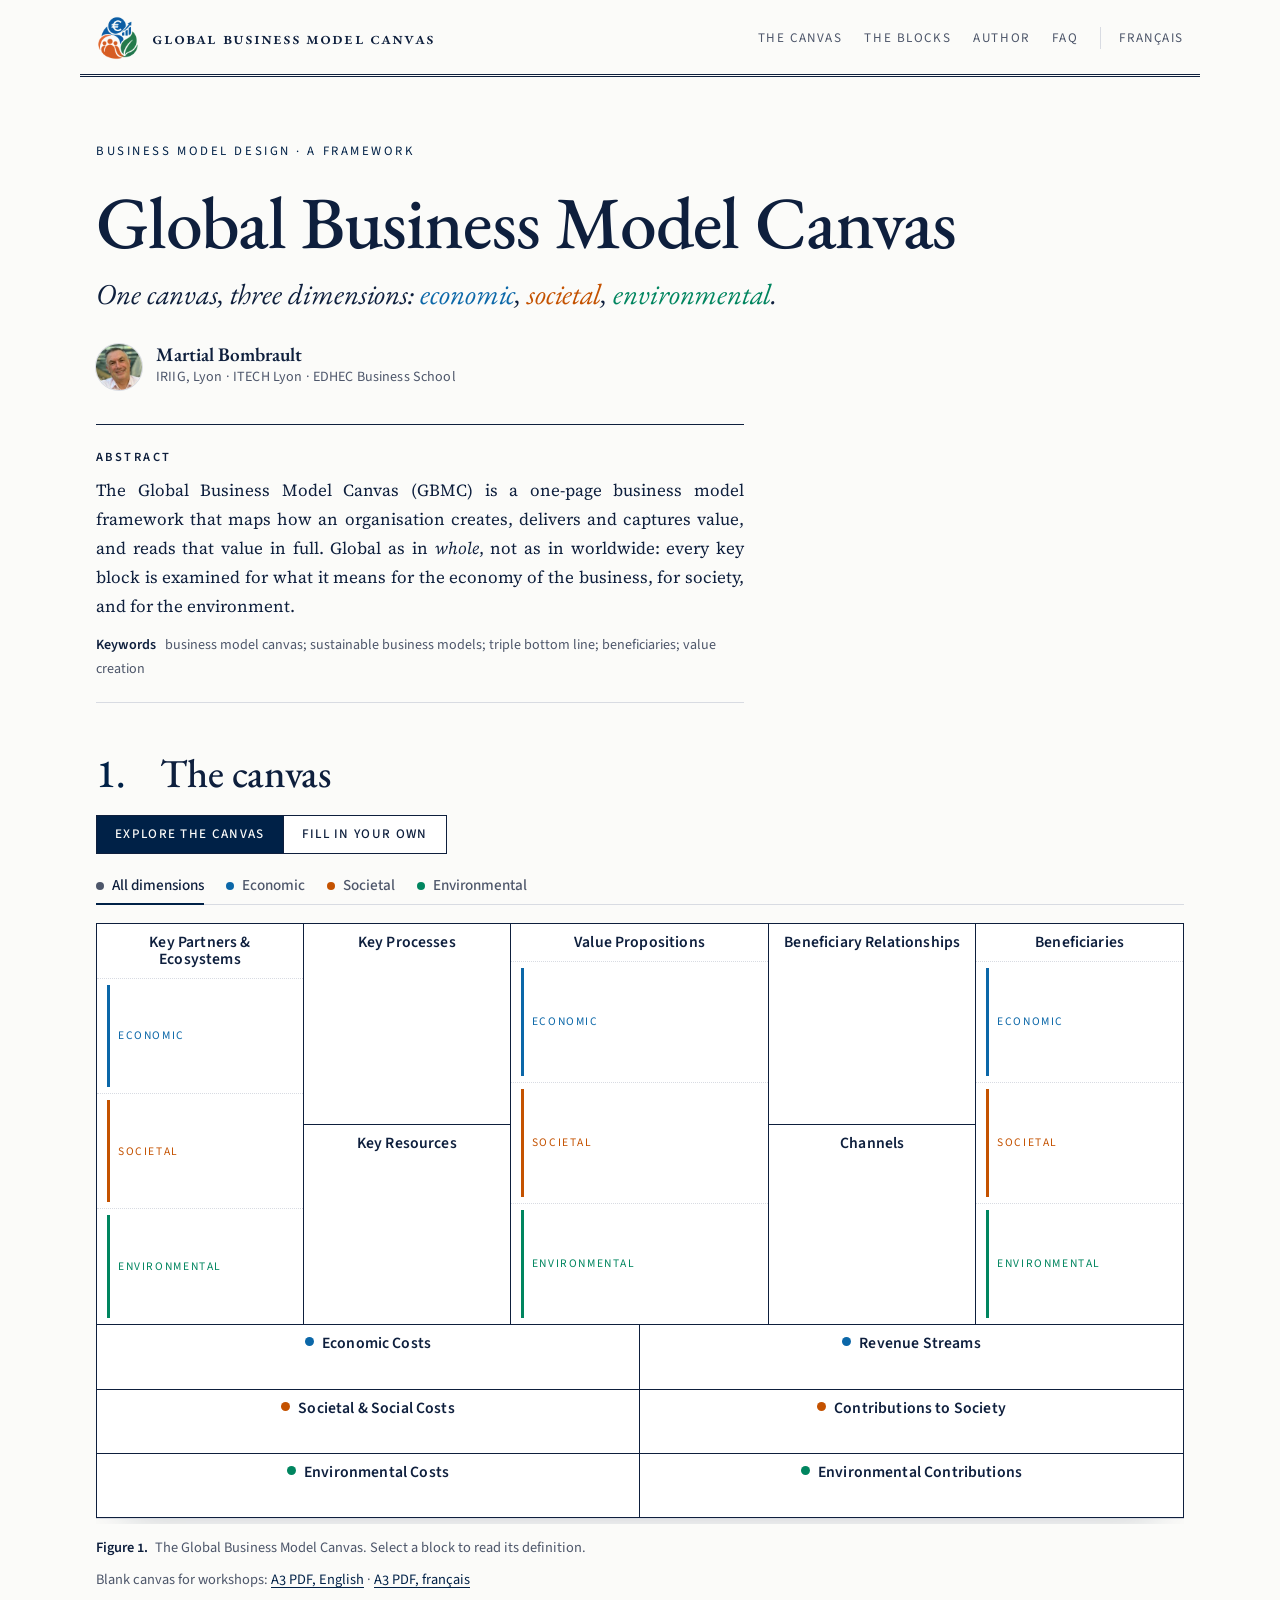
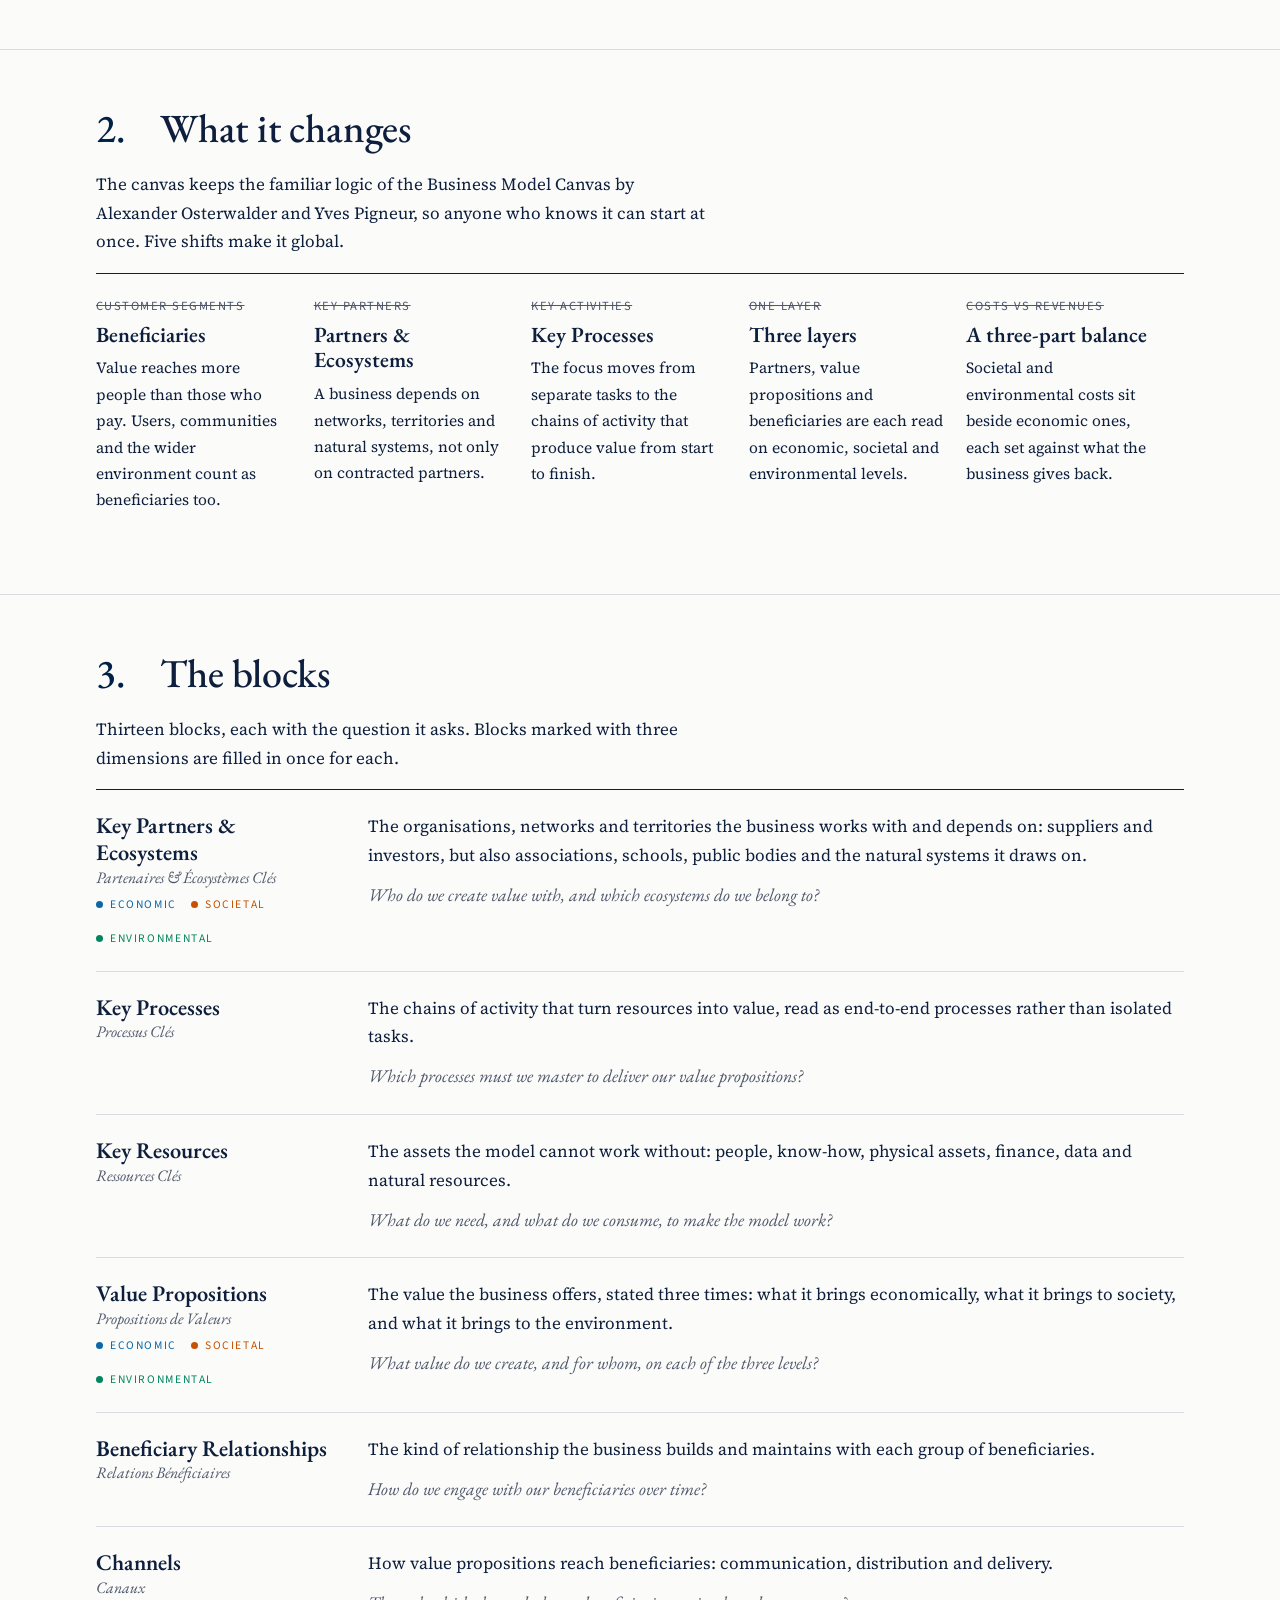
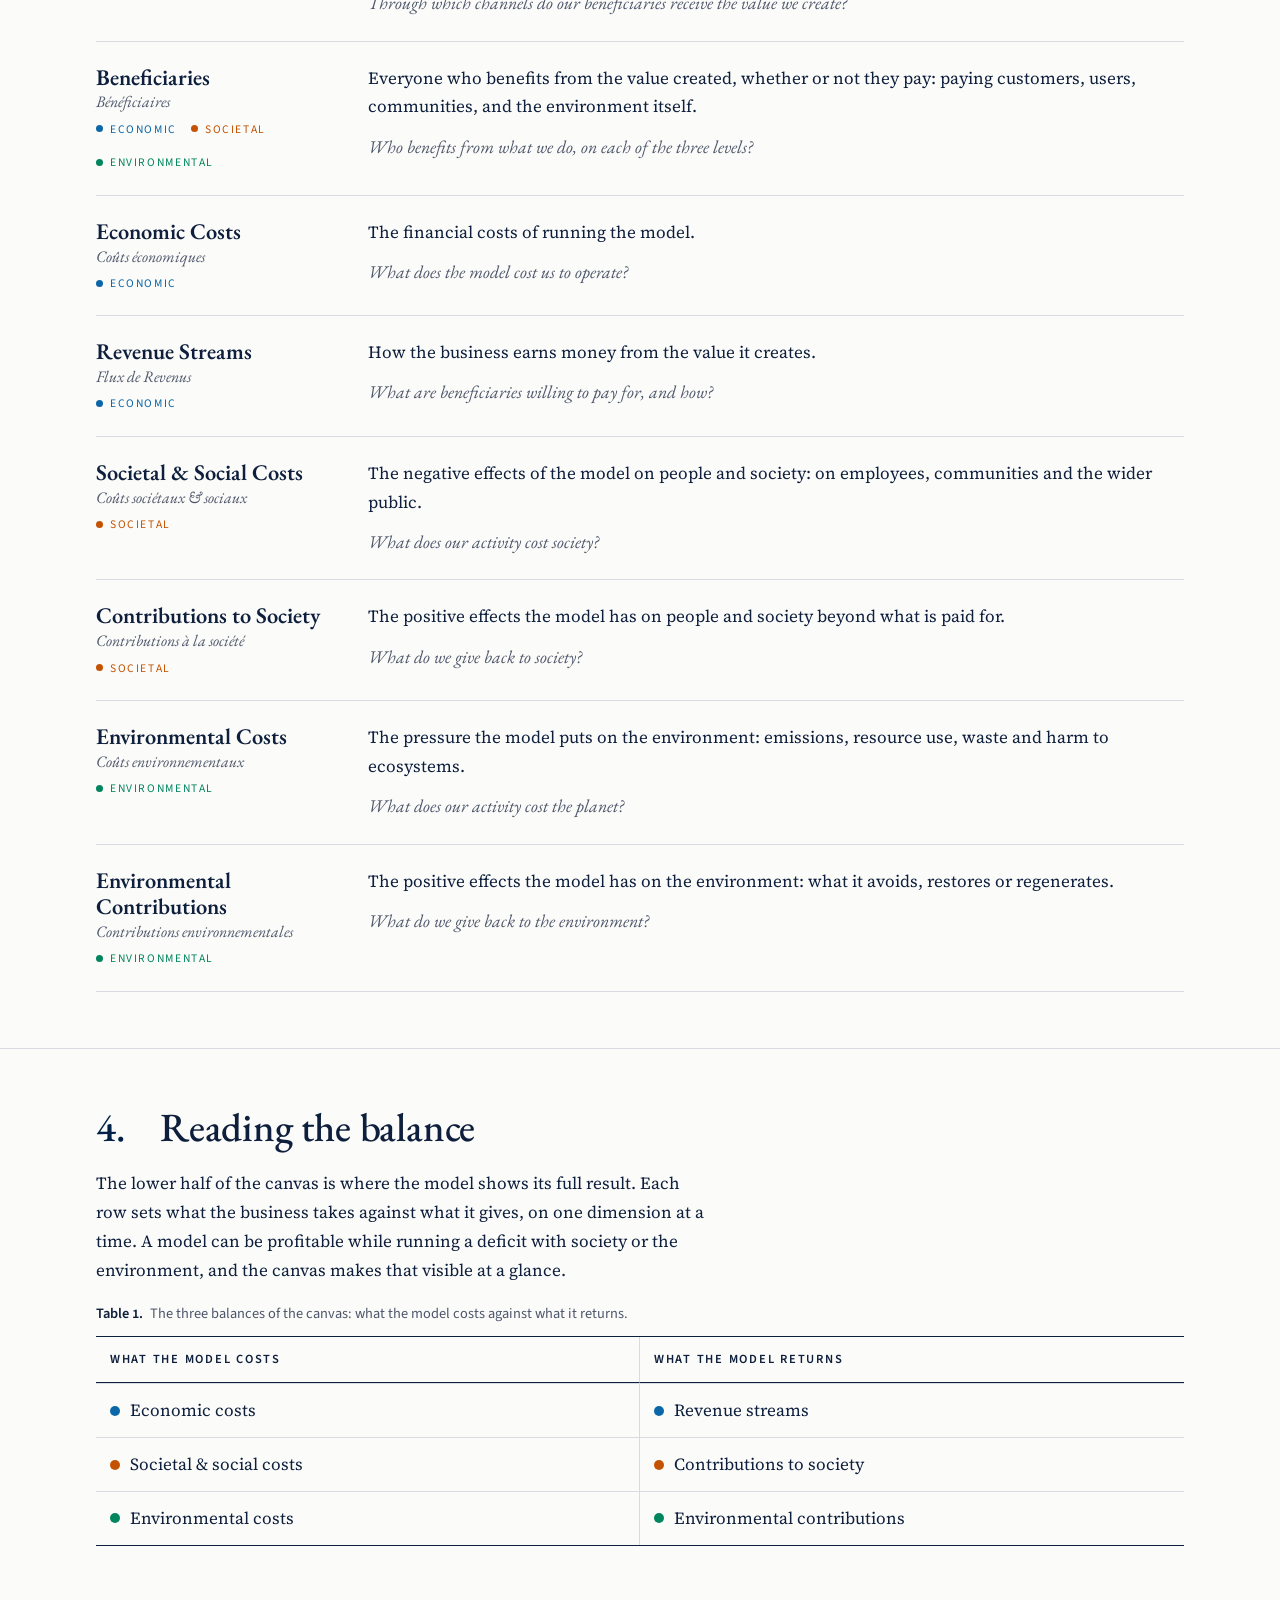
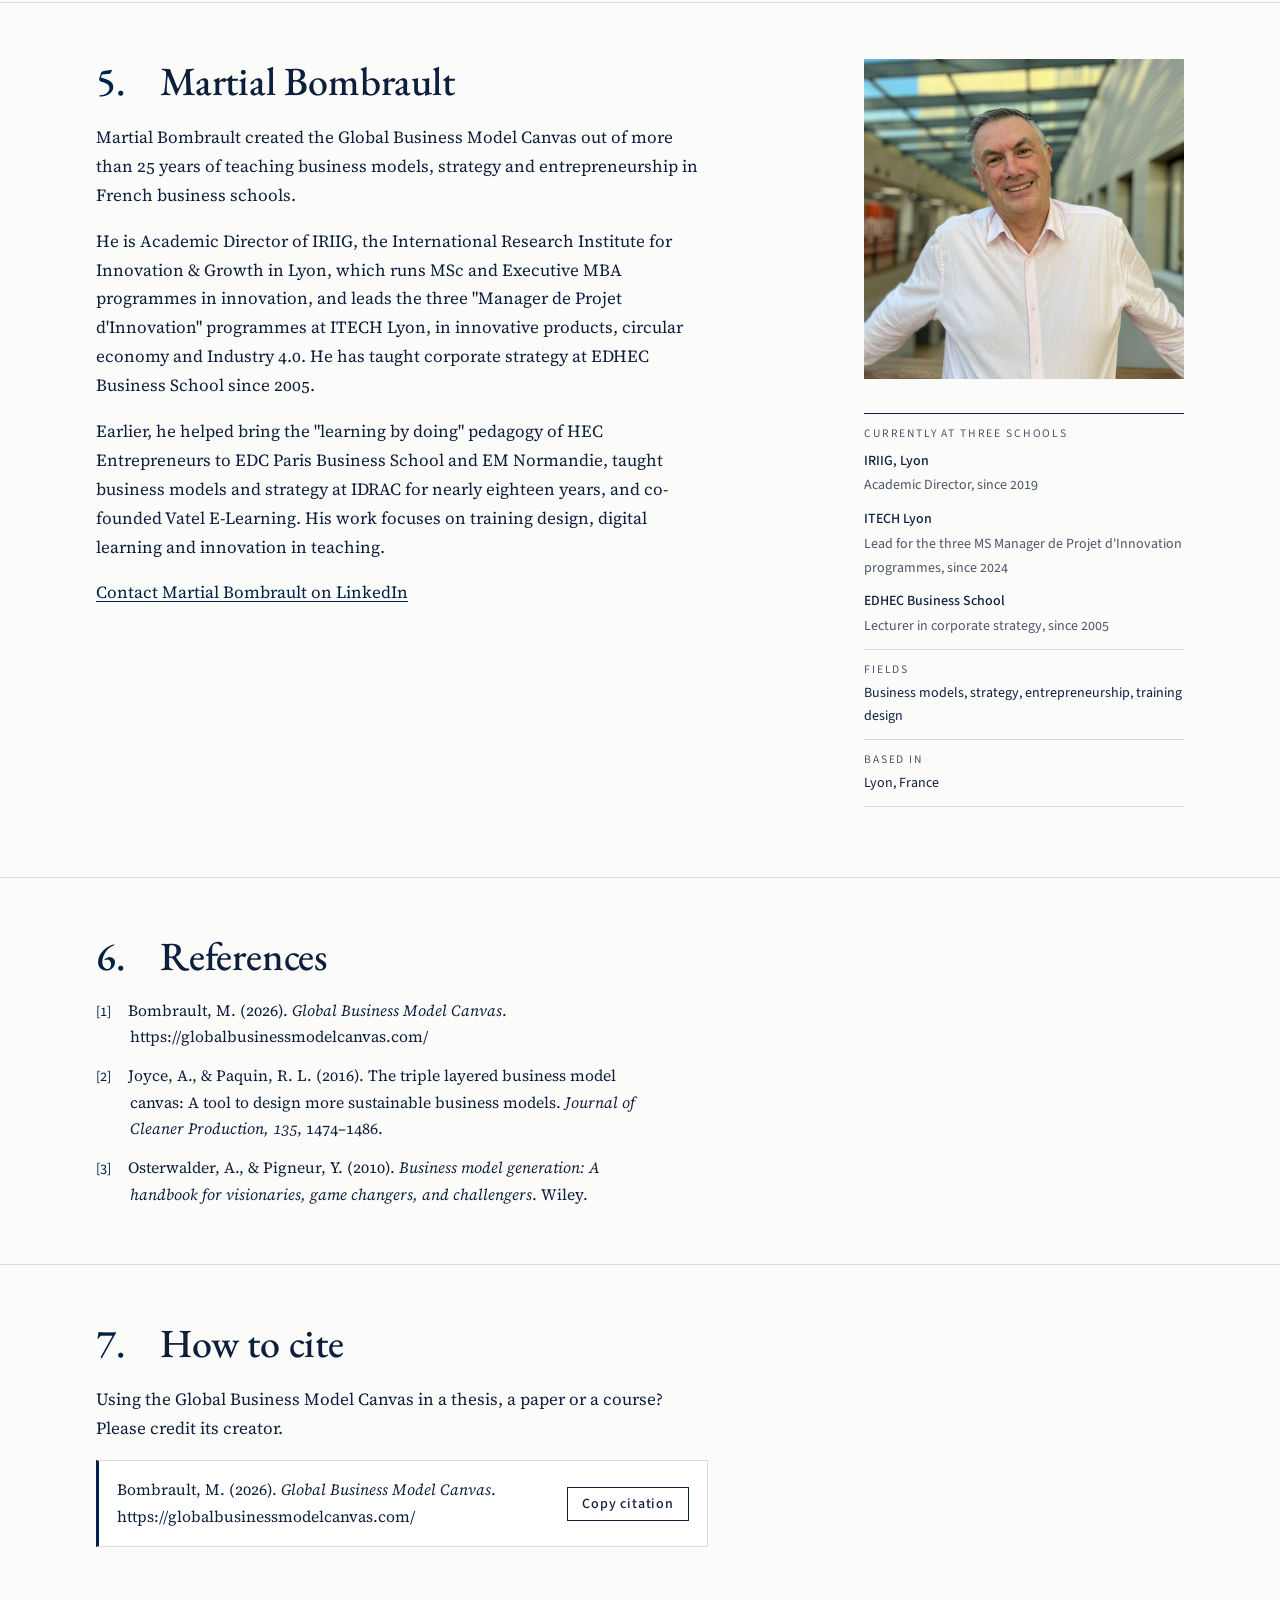
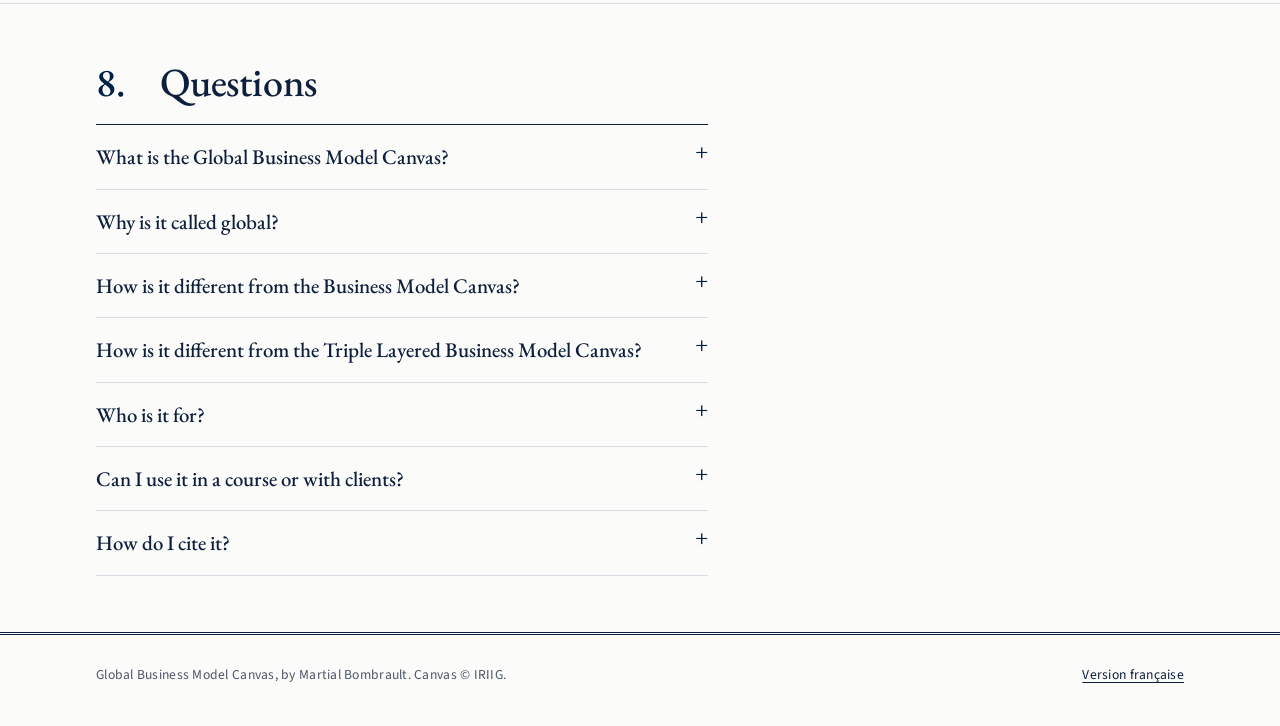
==== commit 69491f98: "Use the new illustrated logo Background removed and edges cleaned for light and dark pages. Masthead" ====
--- a/index.html
+++ b/index.html
@@ -21,9 +21,10 @@
 <meta property="og:locale" content="en_GB">
 <meta property="og:locale:alternate" content="fr_FR">
 <meta name="twitter:card" content="summary_large_image">
-<link rel="icon" href="/favicon.ico?v=566c2ceb" sizes="32x32">
-<link rel="icon" href="/favicon.svg?v=2705e24f" type="image/svg+xml">
-<link rel="apple-touch-icon" href="/apple-touch-icon.png?v=3d58407d">
+<link rel="icon" href="/favicon.ico?v=3b1df539" sizes="48x48">
+<link rel="icon" href="/favicon-32.png?v=e8d03435" type="image/png" sizes="32x32">
+<link rel="icon" href="/favicon-16.png?v=7f84a90d" type="image/png" sizes="16x16">
+<link rel="apple-touch-icon" href="/apple-touch-icon.png?v=71dd7cd6">
 <link rel="manifest" href="/site.webmanifest">
 <meta name="theme-color" content="#fbfbf9" media="(prefers-color-scheme: light)">
 <meta name="theme-color" content="#0c1322" media="(prefers-color-scheme: dark)">
@@ -31,7 +32,7 @@
 <link rel="preconnect" href="https://fonts.googleapis.com">
 <link rel="preconnect" href="https://fonts.gstatic.com" crossorigin>
 <link rel="stylesheet" href="https://fonts.googleapis.com/css2?family=EB+Garamond:ital,wght@0,400;0,500;0,600;1,400;1,500&family=Source+Serif+4:ital,opsz,wght@0,8..60,400;0,8..60,600;1,8..60,400&family=Source+Sans+3:wght@400;500;600&display=swap">
-<link rel="stylesheet" href="/assets/style.css?v=8ec44e17">
+<link rel="stylesheet" href="/assets/style.css?v=f90c6246">
 <script type="application/ld+json">
 {
   "@context": "https://schema.org",
@@ -263,7 +264,7 @@
 
 <header class="wrap top">
   <a class="mark" href="/" aria-label="Global Business Model Canvas, home">
-    <svg class="mark-icons" viewBox="0 0 80 24" aria-hidden="true" focusable="false"><g transform="translate(0 0) scale(1)"><circle cx="12" cy="12" r="9.6" fill="var(--eco)"/><path d="M16.68 8.36A4.9 4.9 0 1 0 16.68 15.64" fill="none" stroke="var(--paper)" stroke-width="1.9" stroke-linecap="round"/><path d="M6.6 10.4H12.6M6.6 13.6H12.6" stroke="var(--paper)" stroke-width="1.6" stroke-linecap="round"/></g><g transform="translate(28 0) scale(1)"><g fill="var(--soc)"><circle cx="9" cy="7.4" r="3.5"/><path d="M2.4 20.6c0-4.1 2.95-7.4 6.6-7.4s6.6 3.3 6.6 7.4z"/><circle cx="17.1" cy="8.9" r="2.8"/><path d="M14.7 13.7c.75-.4 1.55-.6 2.4-.6 2.95 0 5.1 2.65 5.1 6.2v1.3h-5.2c0-2.6-.8-5-2.3-6.9z"/></g></g><g transform="translate(56 0) scale(1)"><path d="M4 20C4 10.6 10.4 4 20.2 4c0 9.8-6.3 16-16.2 16z" fill="var(--env)"/><path d="M5.3 18.7L14.2 9.8" stroke="var(--paper)" stroke-width="1.6" stroke-linecap="round"/></g></svg>
+    <img class="mark-logo" src="/assets/logo.png?v=72eee960" alt="" width="44" height="44">
     <span class="mark-full">Global Business Model Canvas</span><span class="mark-short">GBMC</span>
   </a>
   <nav aria-label="Sections">
--- a/assets/style.css
+++ b/assets/style.css
@@ -296,7 +296,7 @@
   font-variant: small-caps; text-transform: lowercase; gap: 12px; }
 .mark-full { font-variant: small-caps; }
 .mark-short { display: none; }
-.mark svg.mark-icons { width: 70px; height: 21px; flex: none; }
+.mark-logo { width: 44px; height: 44px; flex: none; display: block; }
 .top nav { gap: 22px; align-items: center; }
 .top nav a { font-family: var(--ui); font-size: 0.82rem; letter-spacing: 0.12em; text-transform: uppercase; color: var(--ink-soft); }
 .lang { border: 0; border-left: 1px solid var(--rule); border-radius: 0; padding: 0 0 0 18px; }
@@ -486,3 +486,5 @@
   border: 1px solid var(--rule-strong); background: var(--surface); color: var(--ink); }
 .sheet-actions .primary { background: var(--ink); color: var(--paper); }
 @media print { .sheet, .sheet-backdrop { display: none !important; } }
+
+@media screen and (max-width: 760px) { .mark-logo { width: 38px; height: 38px; } }
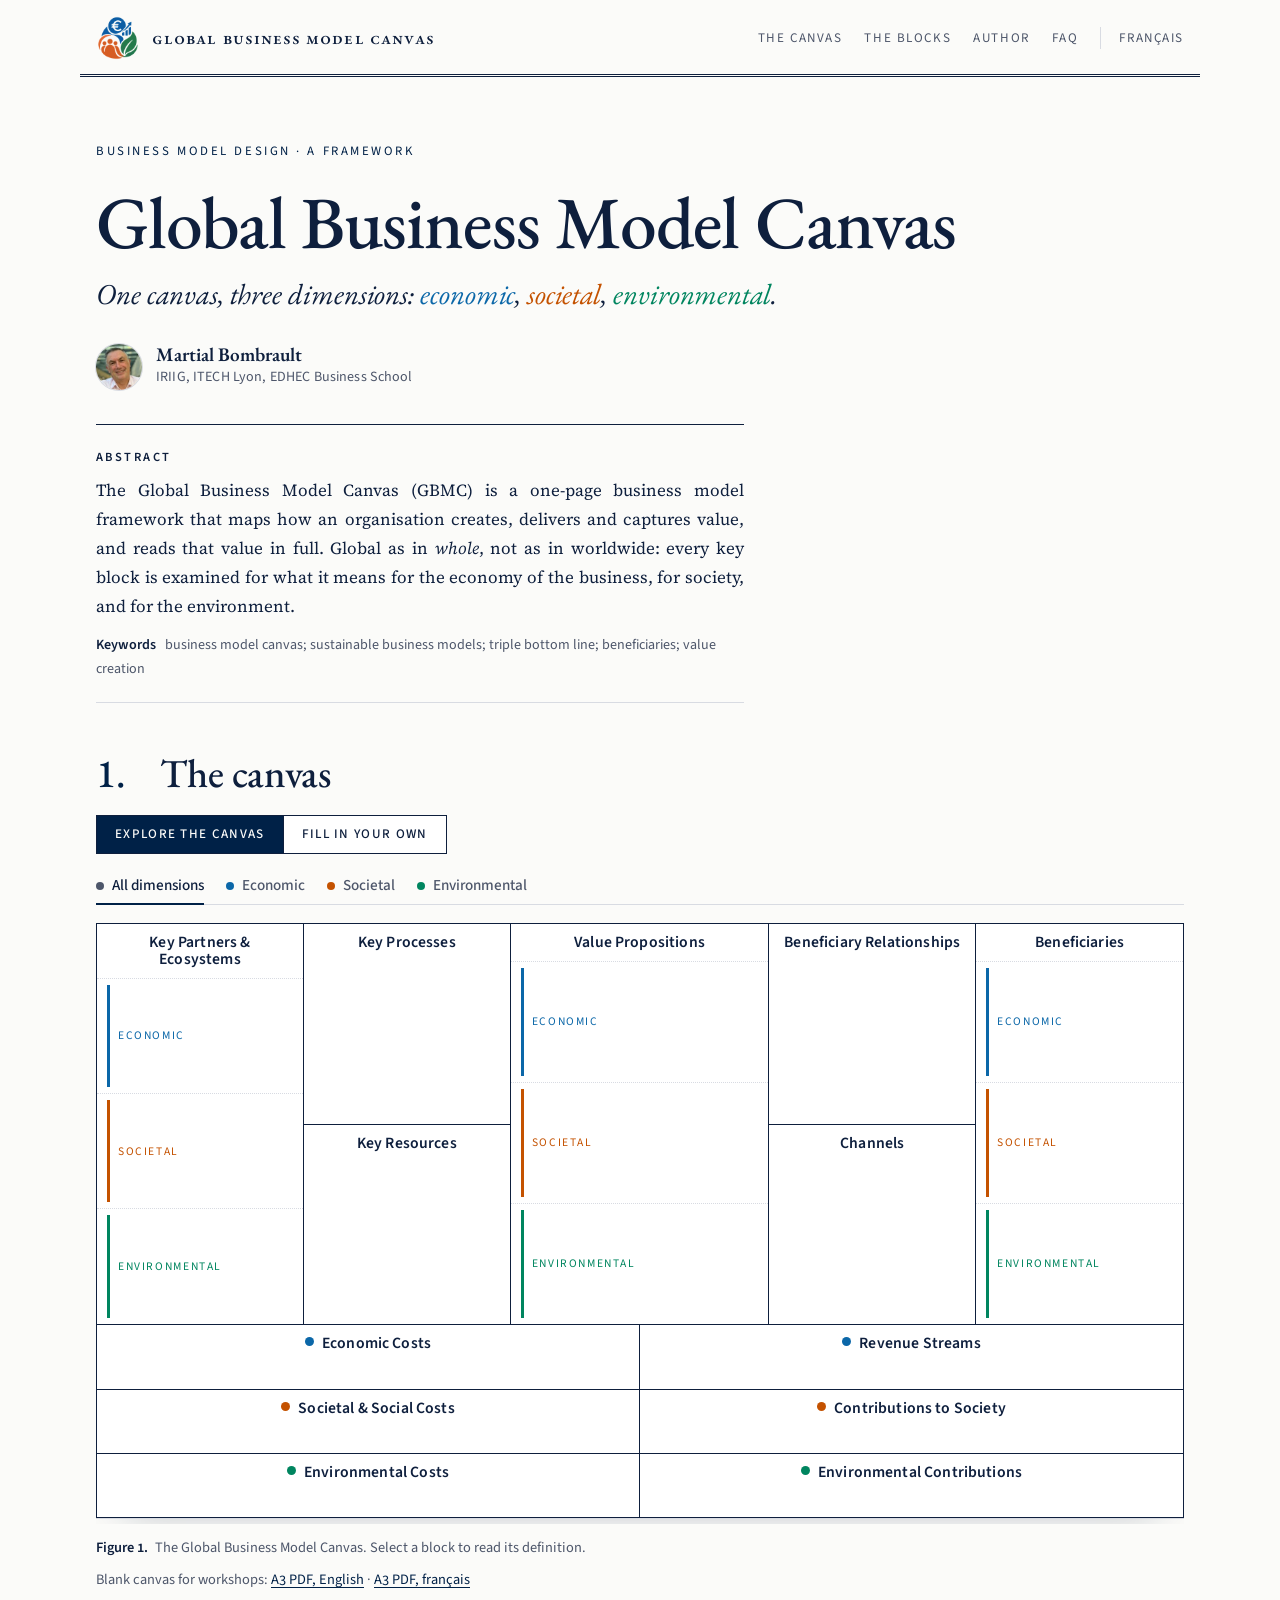
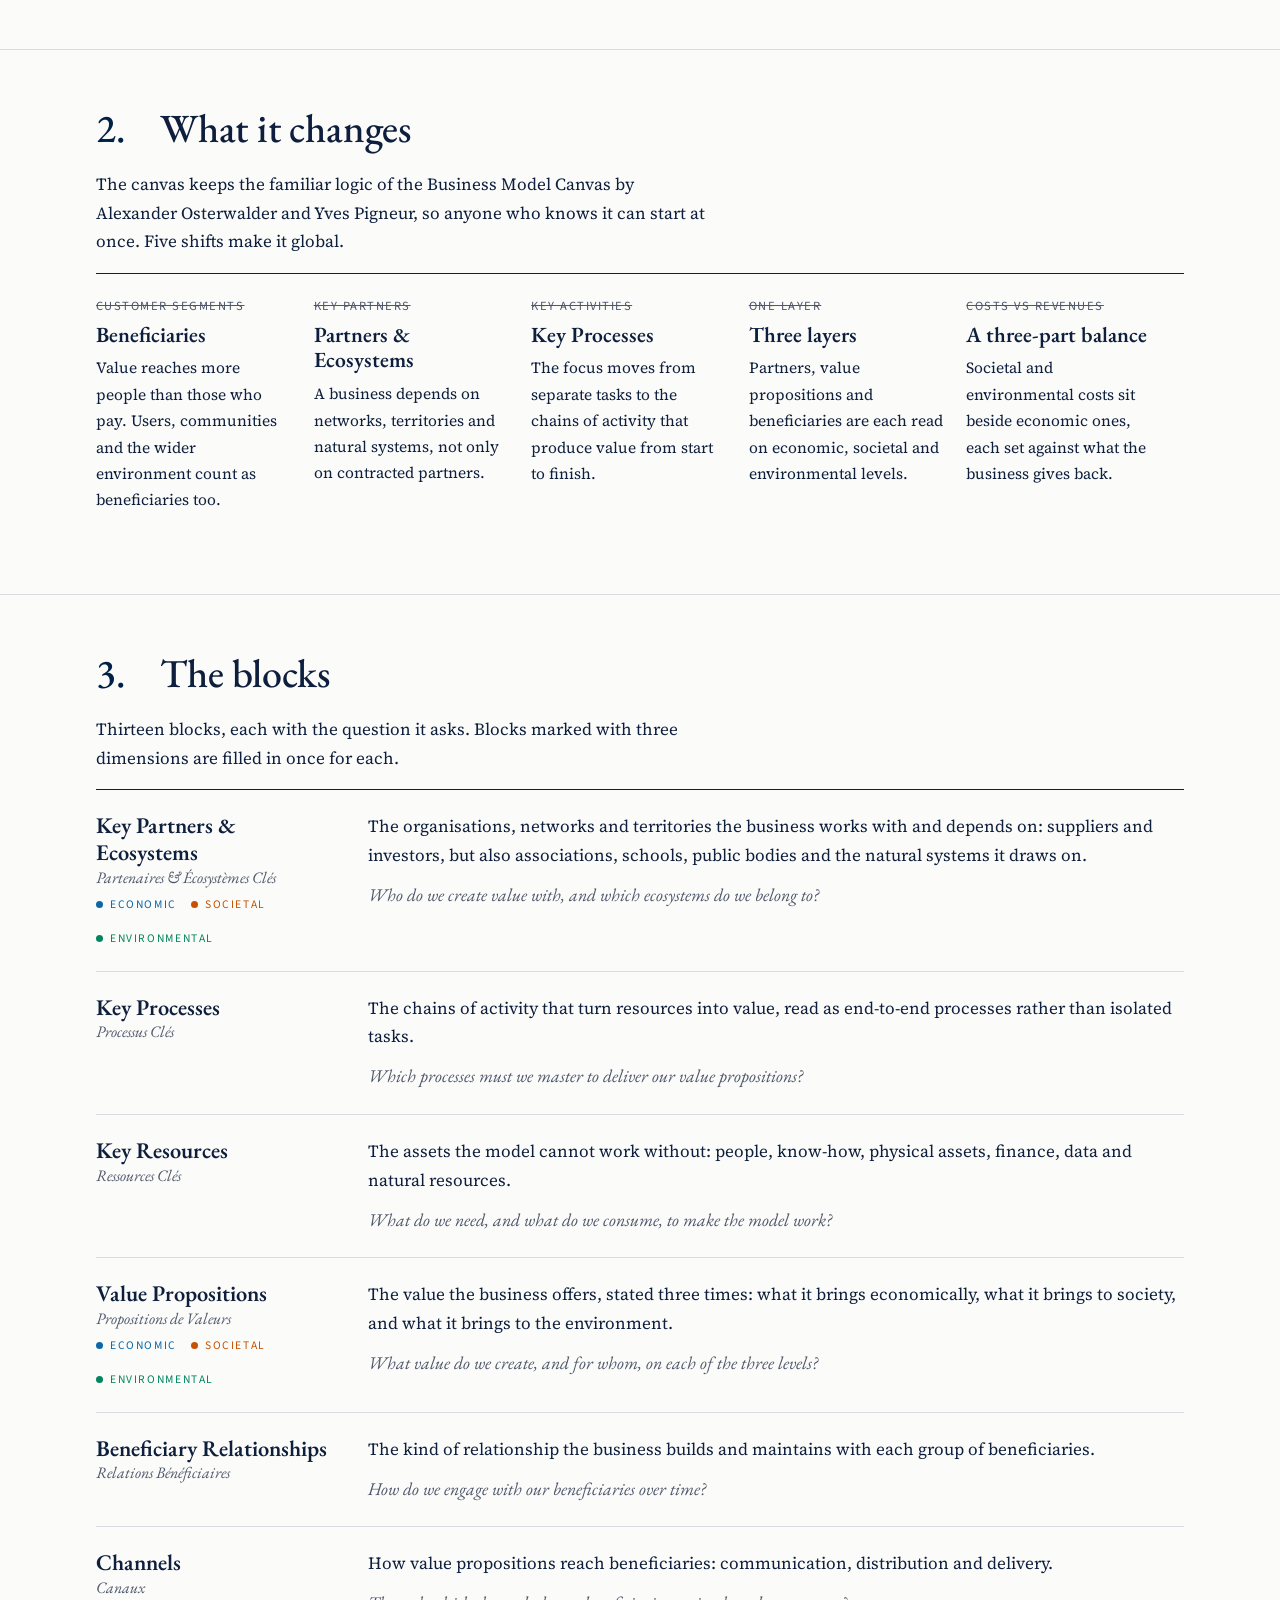
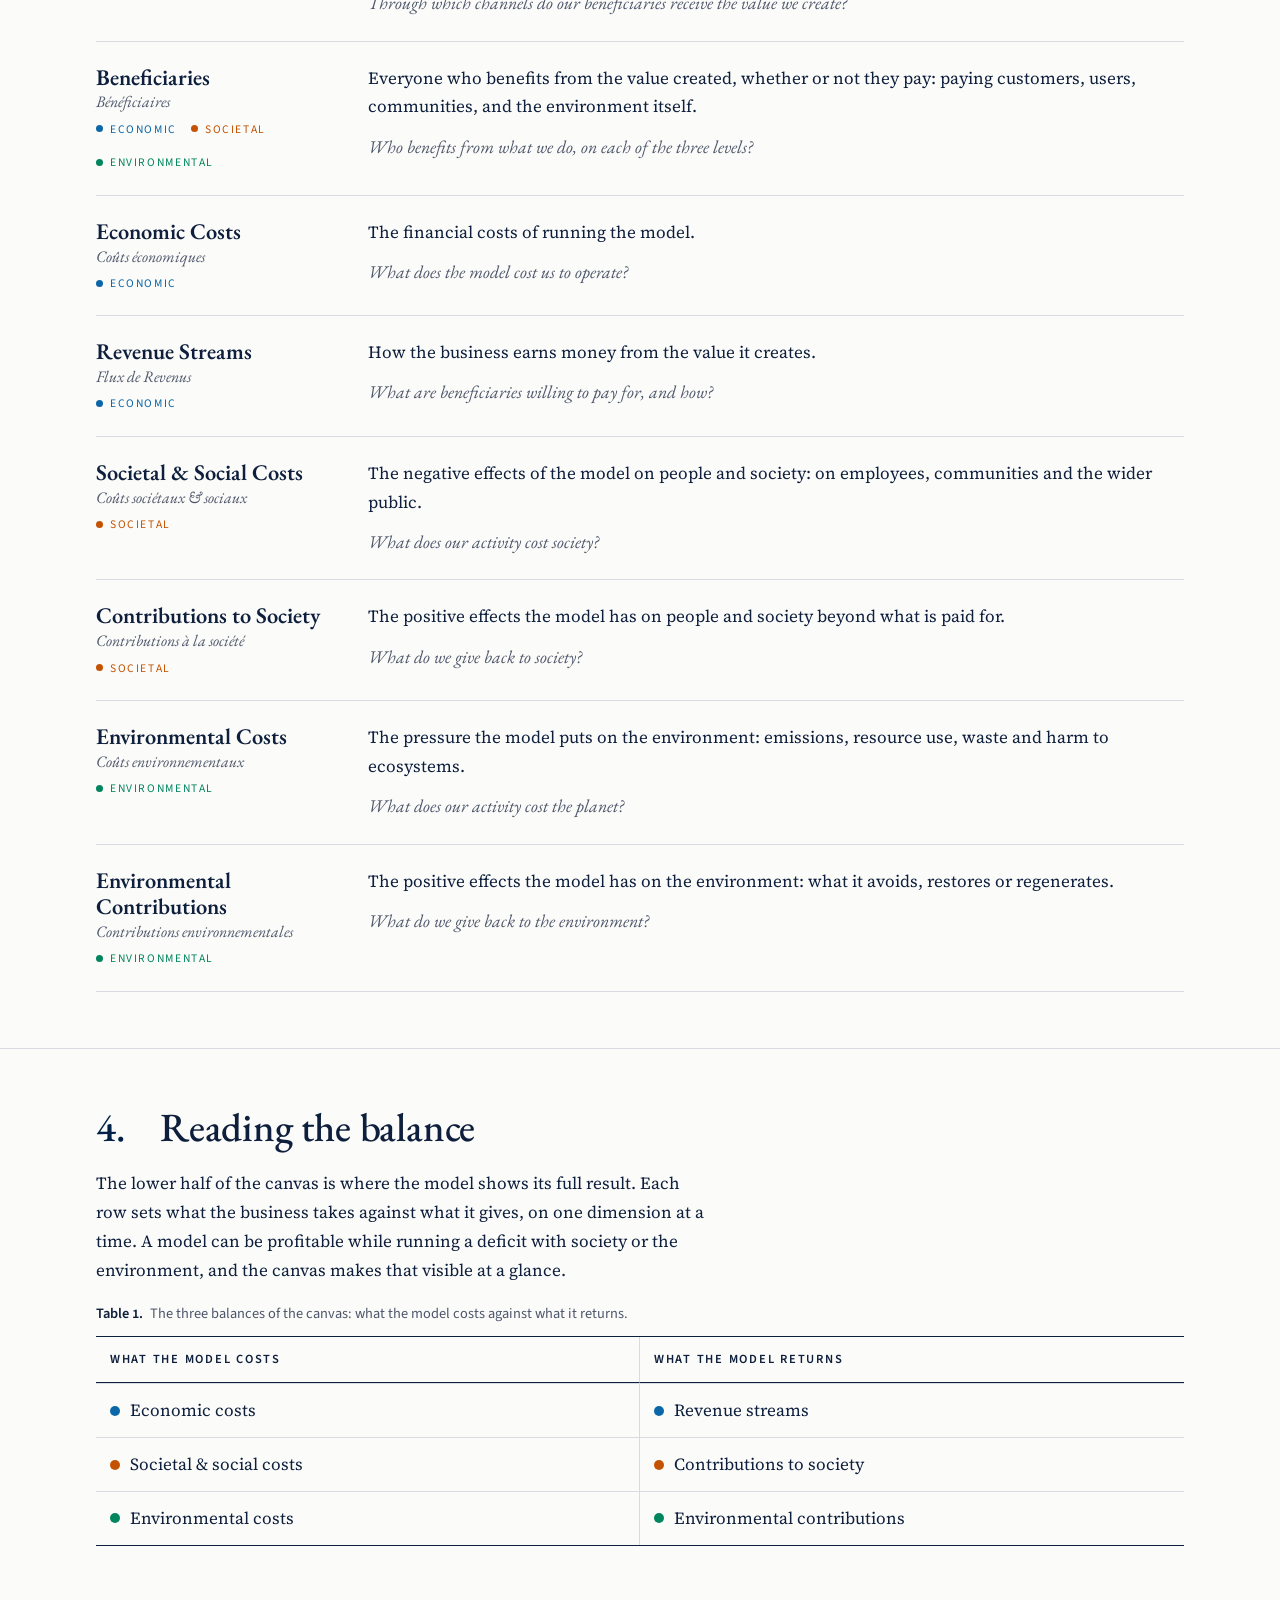
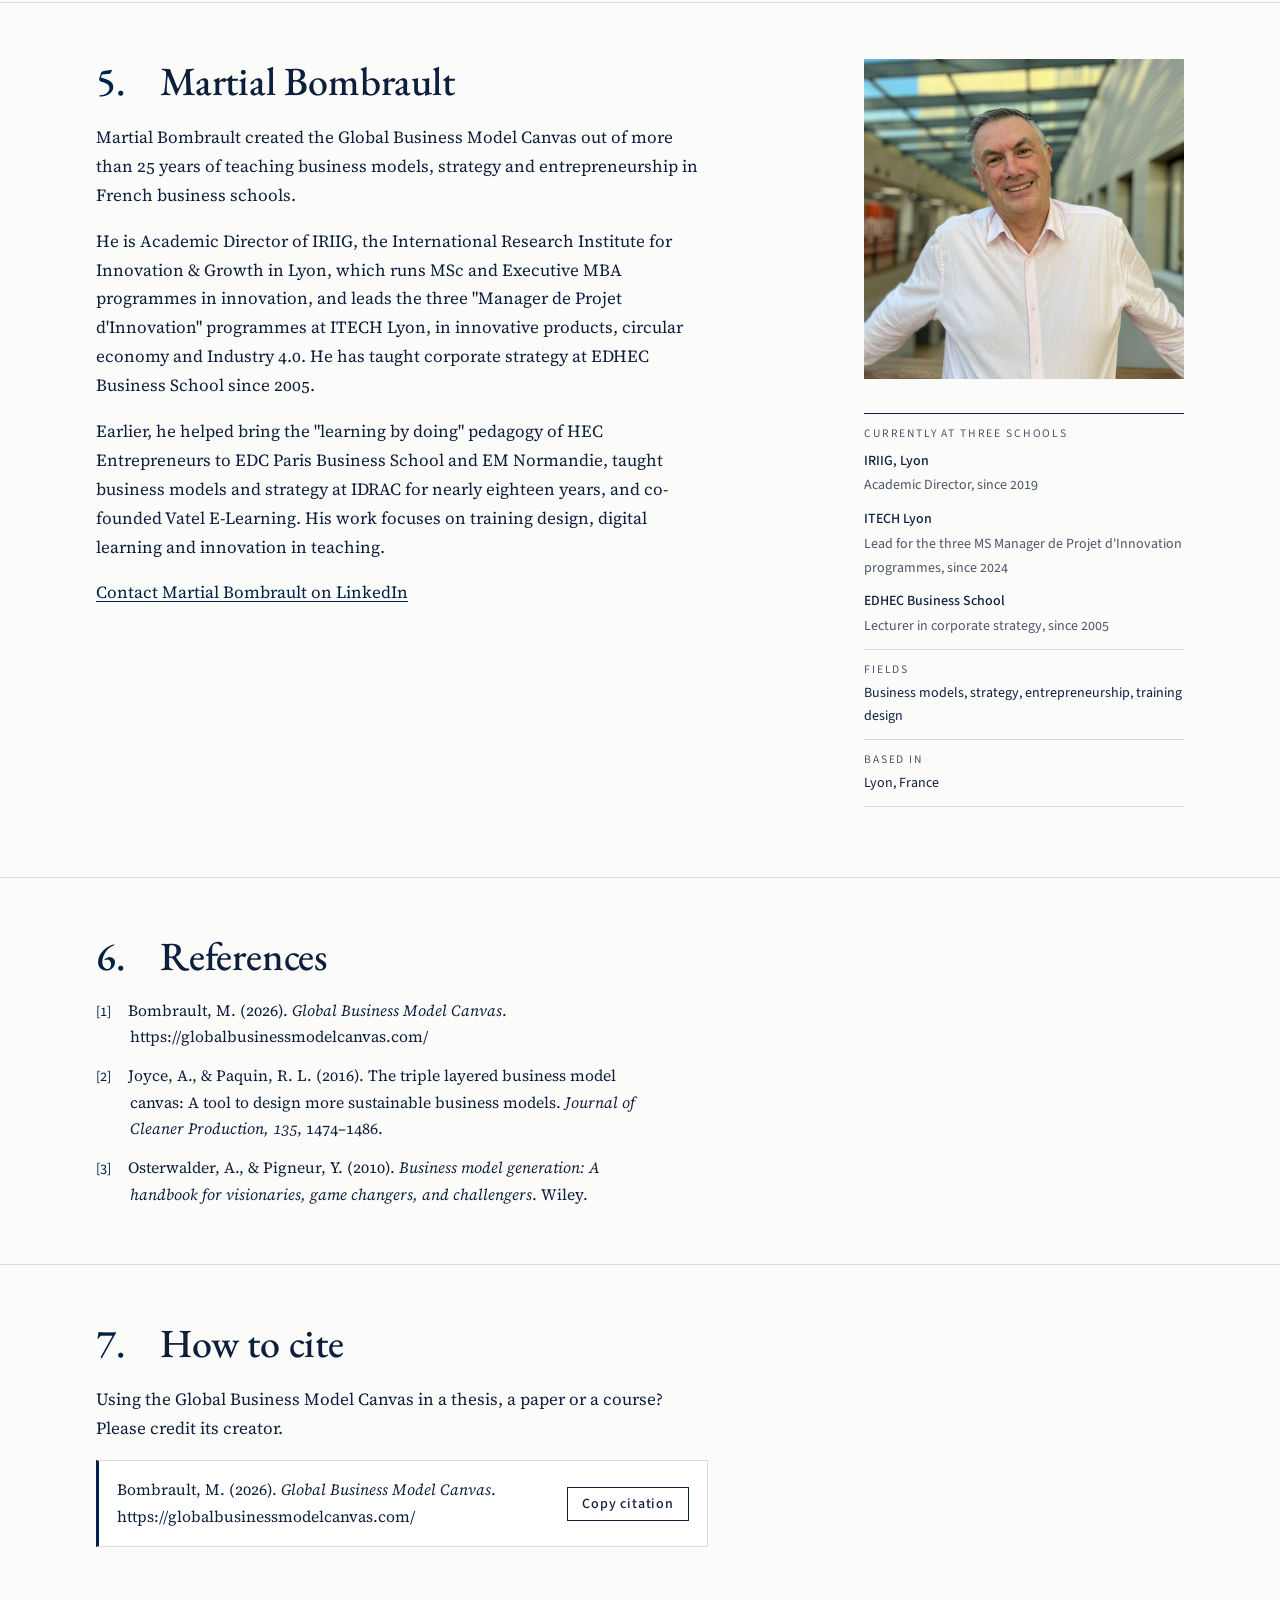
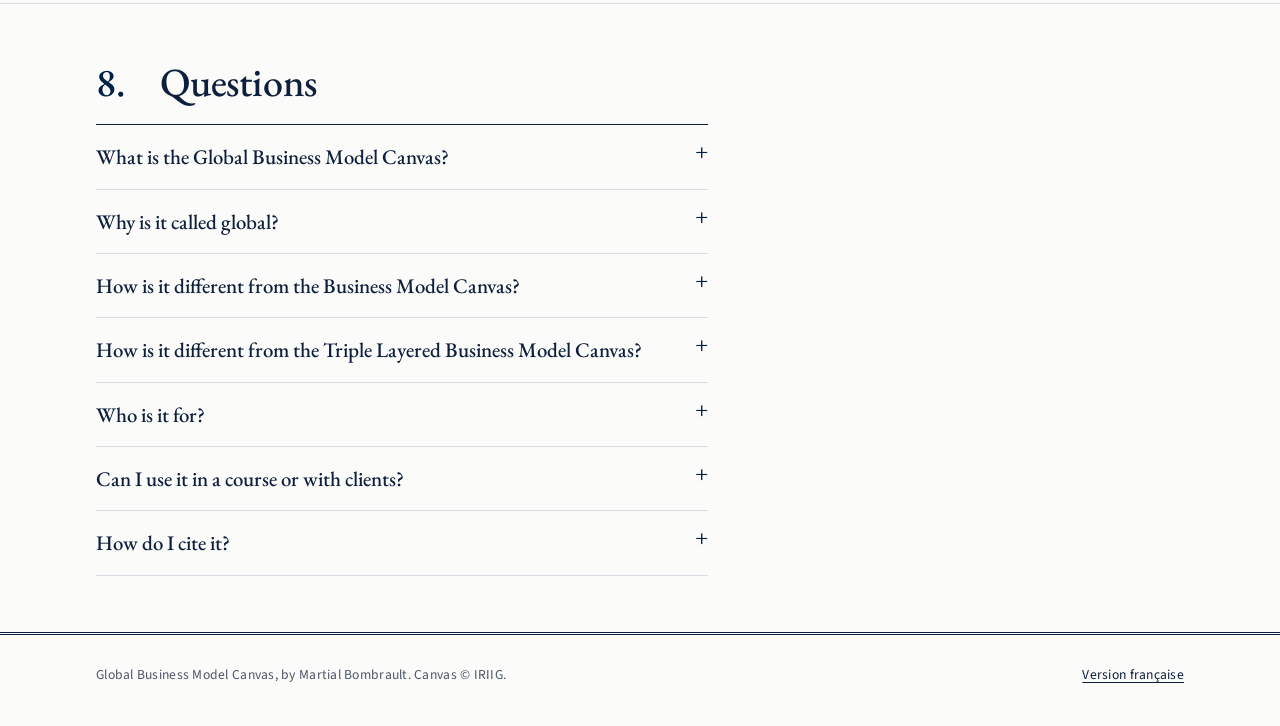
==== commit f83f85d4: "Simplify author affiliations line Co-Authored-By: Claude Opus 5.5 <noreply@anthropic.com> Claude-Ses" ====
--- a/index.html
+++ b/index.html
@@ -281,7 +281,7 @@
     <p class="eyebrow">Business model design · A framework</p>
     <h1>Global Business Model Canvas</h1>
     <p class="tagline">One canvas, three dimensions: <span class="e">economic</span>, <span class="s">societal</span>, <span class="v">environmental</span>.</p>
-    <p class="byline"><img class="avatar" src="/assets/martial-bombrault-avatar.jpg?v=955475de" alt="" width="40" height="40"><span><strong>Martial Bombrault</strong><span class="affil">IRIIG, Lyon · ITECH Lyon · EDHEC Business School</span></span></p>
+    <p class="byline"><img class="avatar" src="/assets/martial-bombrault-avatar.jpg?v=955475de" alt="" width="40" height="40"><span><strong>Martial Bombrault</strong><span class="affil">IRIIG, ITECH Lyon, EDHEC Business School</span></span></p>
     <div class="abstract">
       <p class="abstract-label">Abstract</p>
       <p class="lede">The Global Business Model Canvas (GBMC) is a one-page business model framework that maps how an organisation creates, delivers and captures value, and reads that value in full. Global as in <em>whole</em>, not as in worldwide: every key block is examined for what it means for the economy of the business, for society, and for the environment.</p>
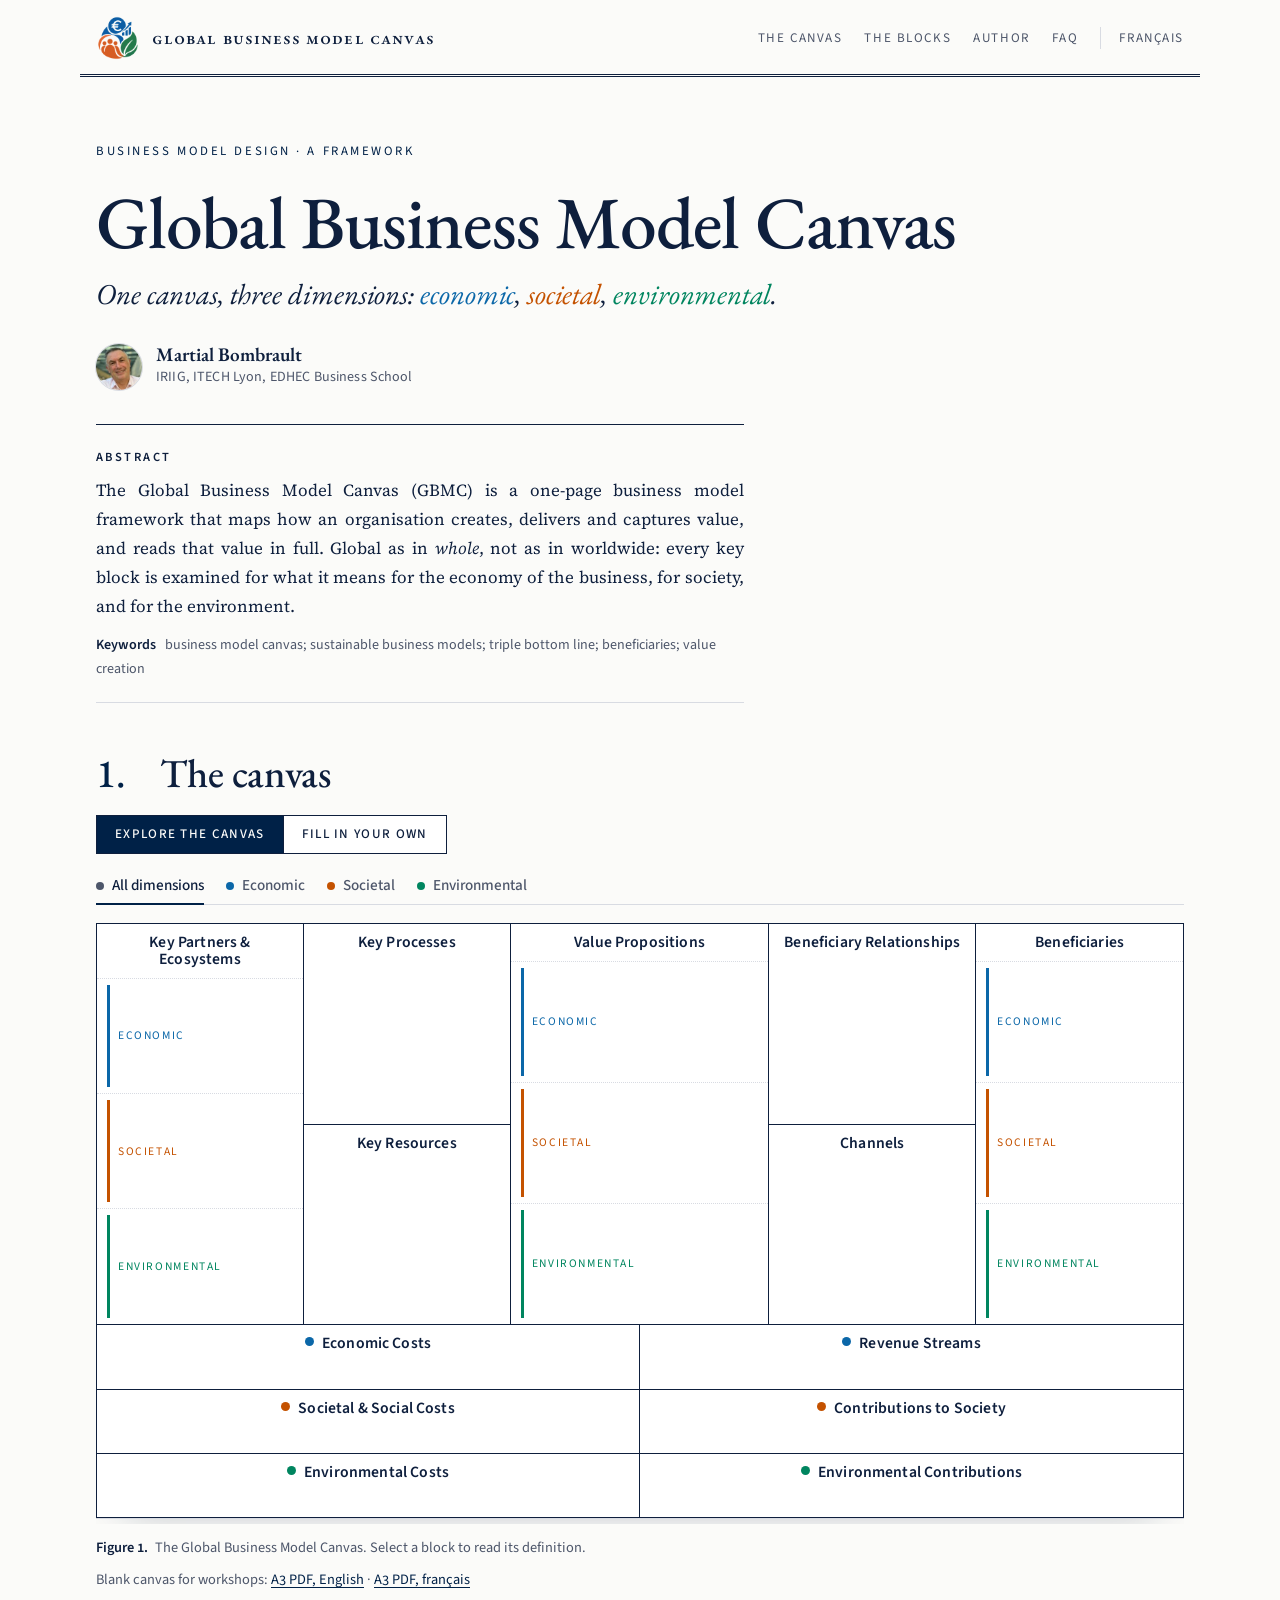
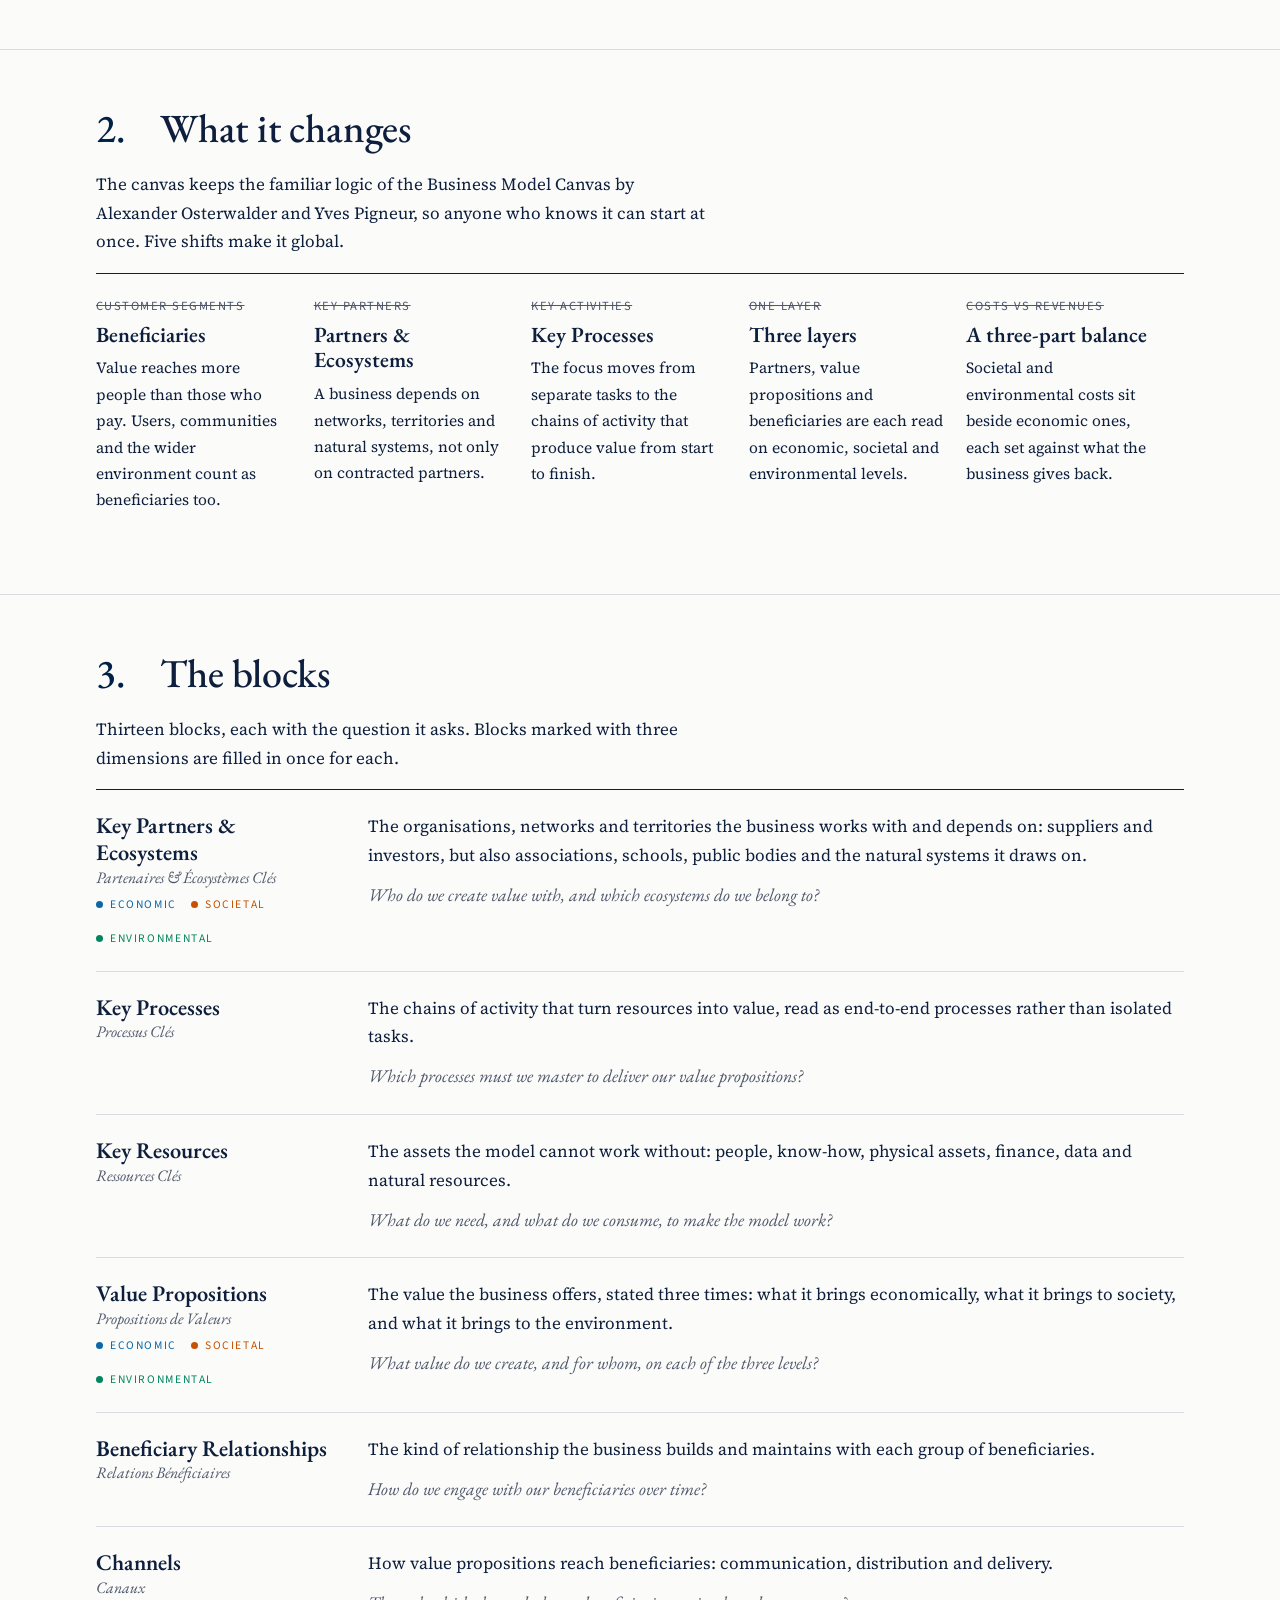
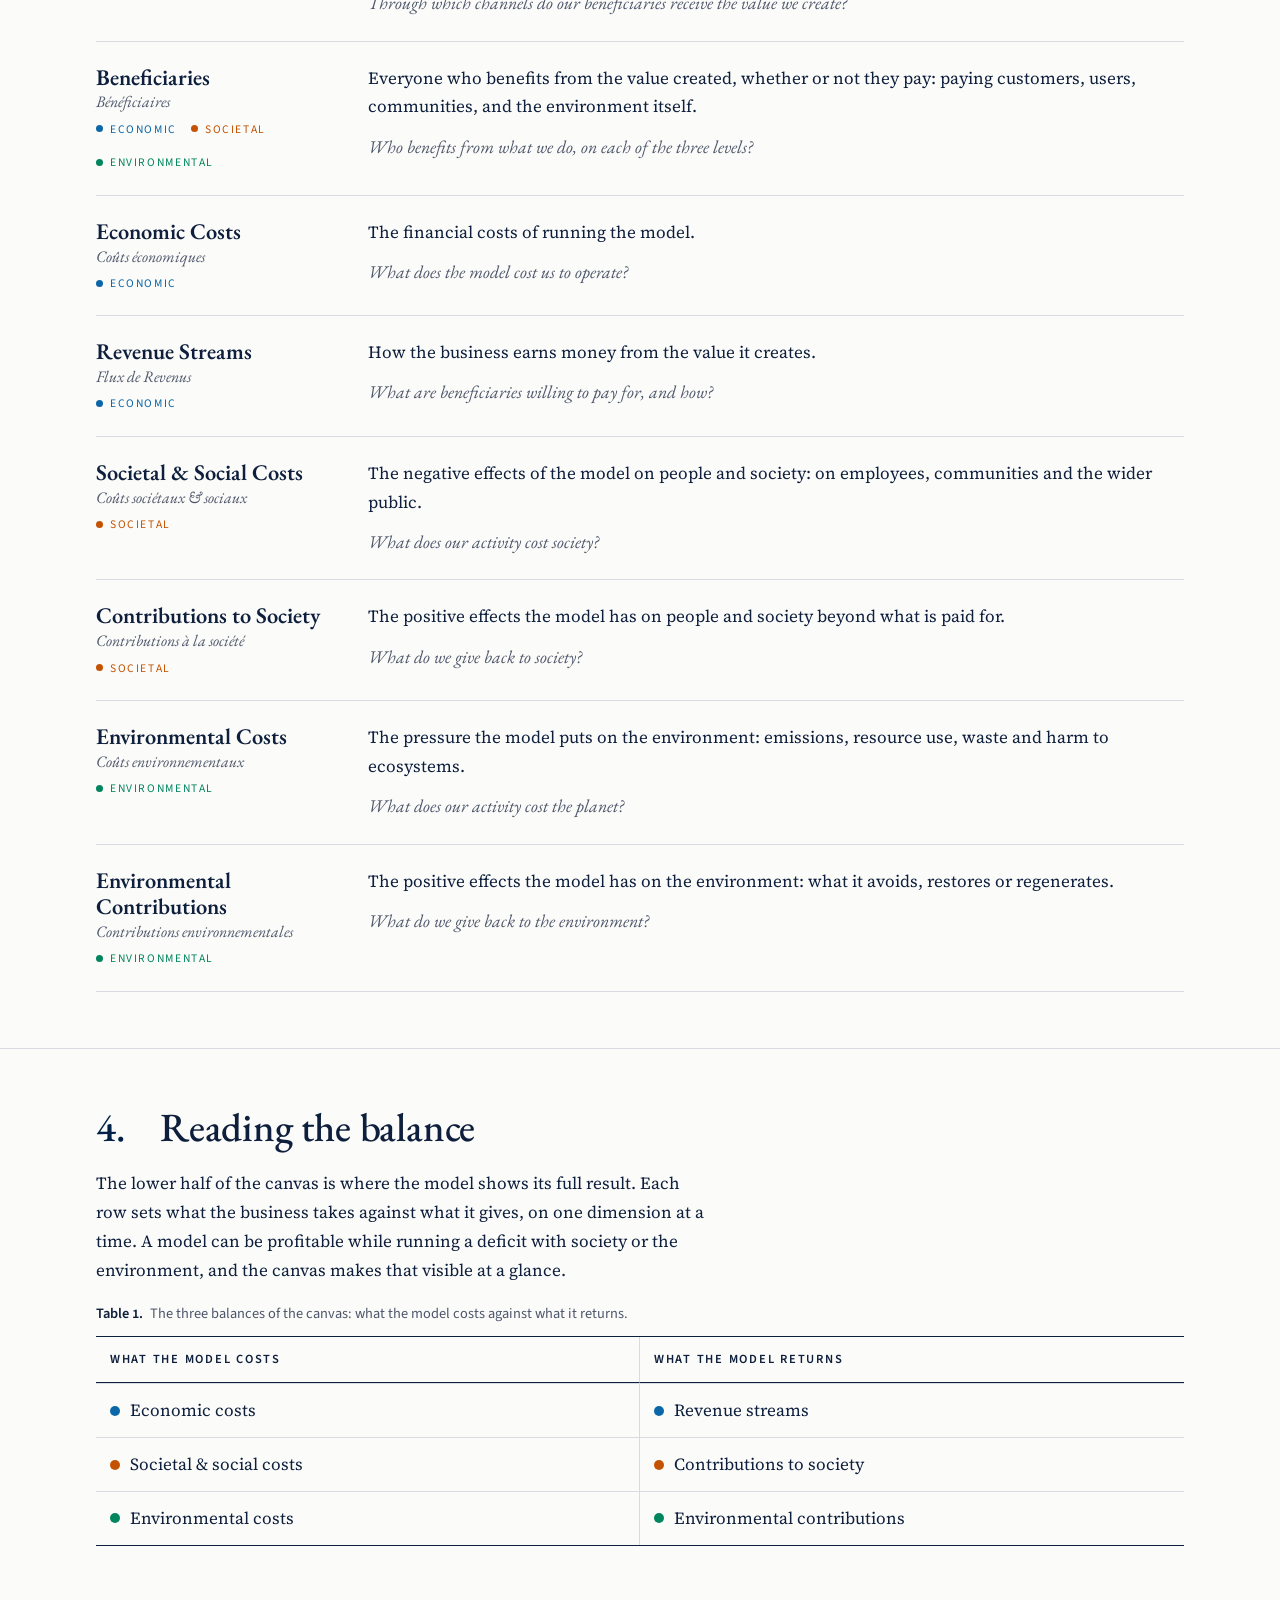
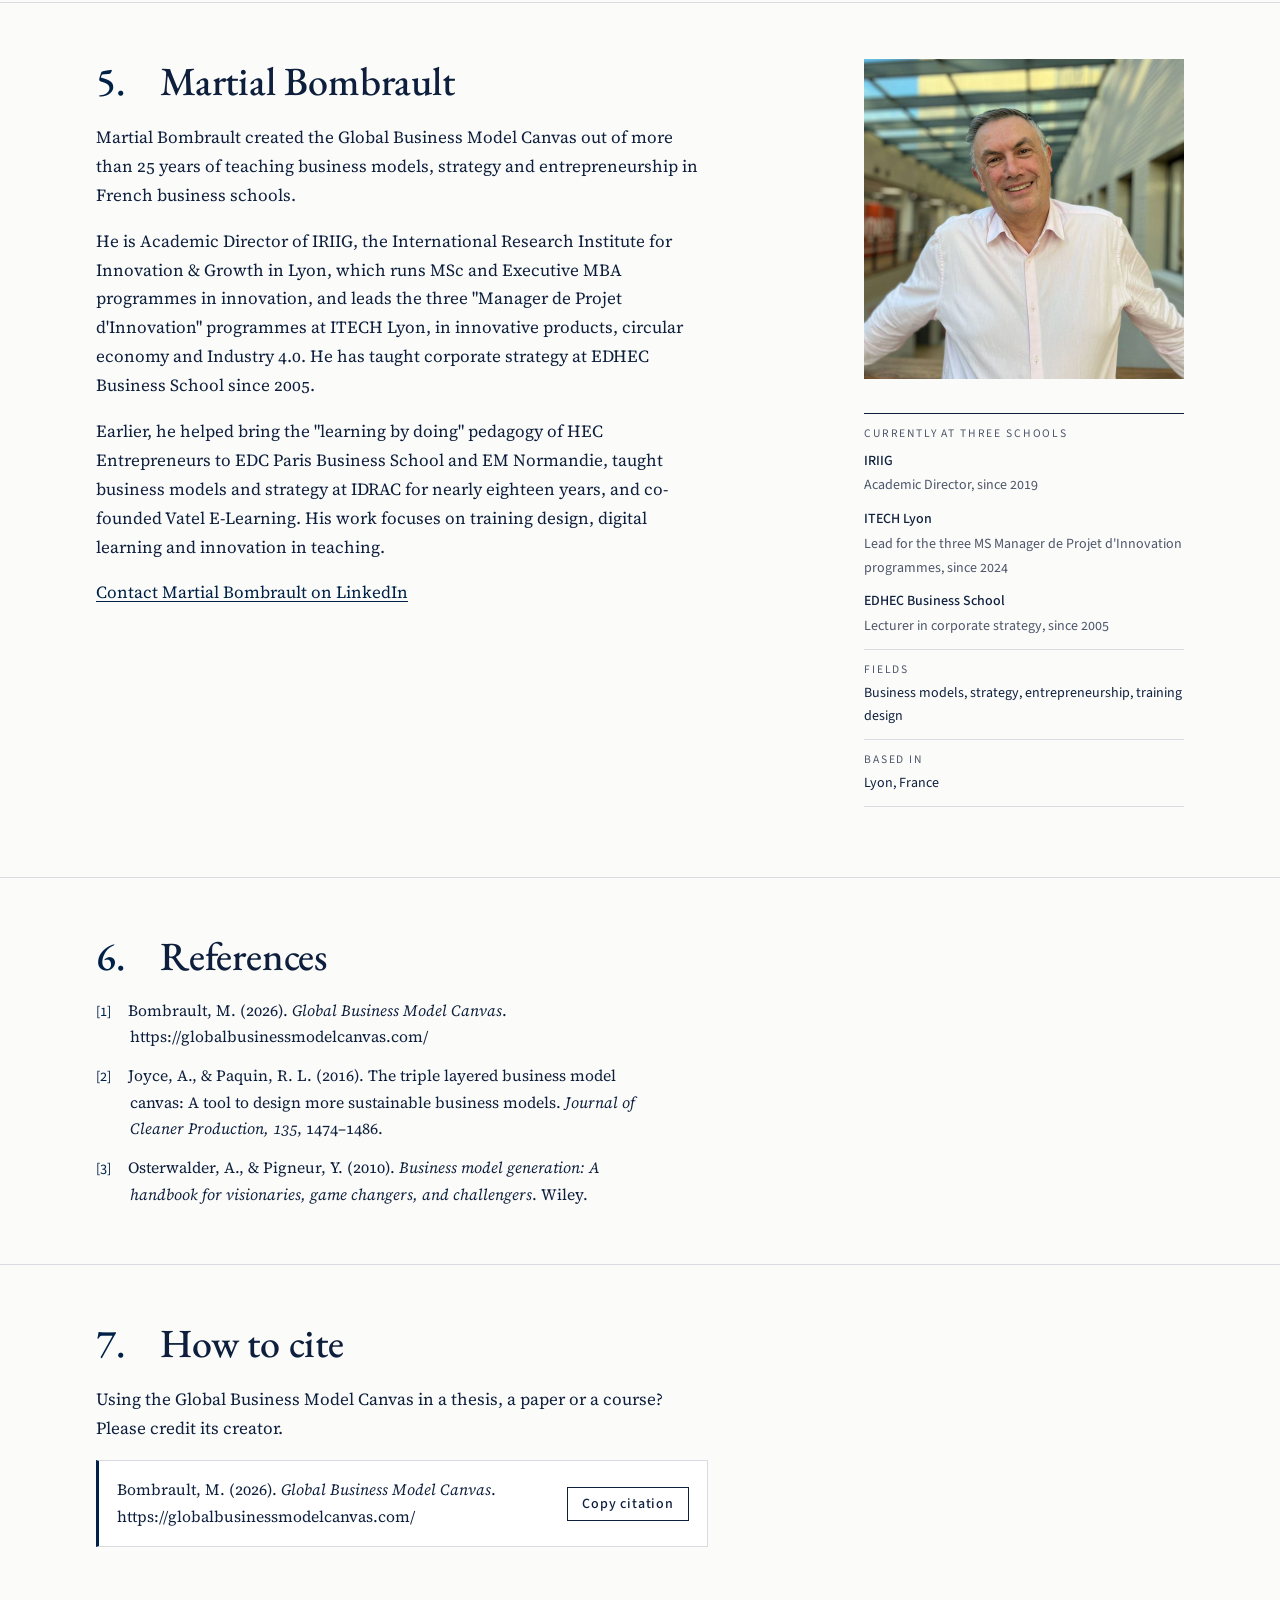
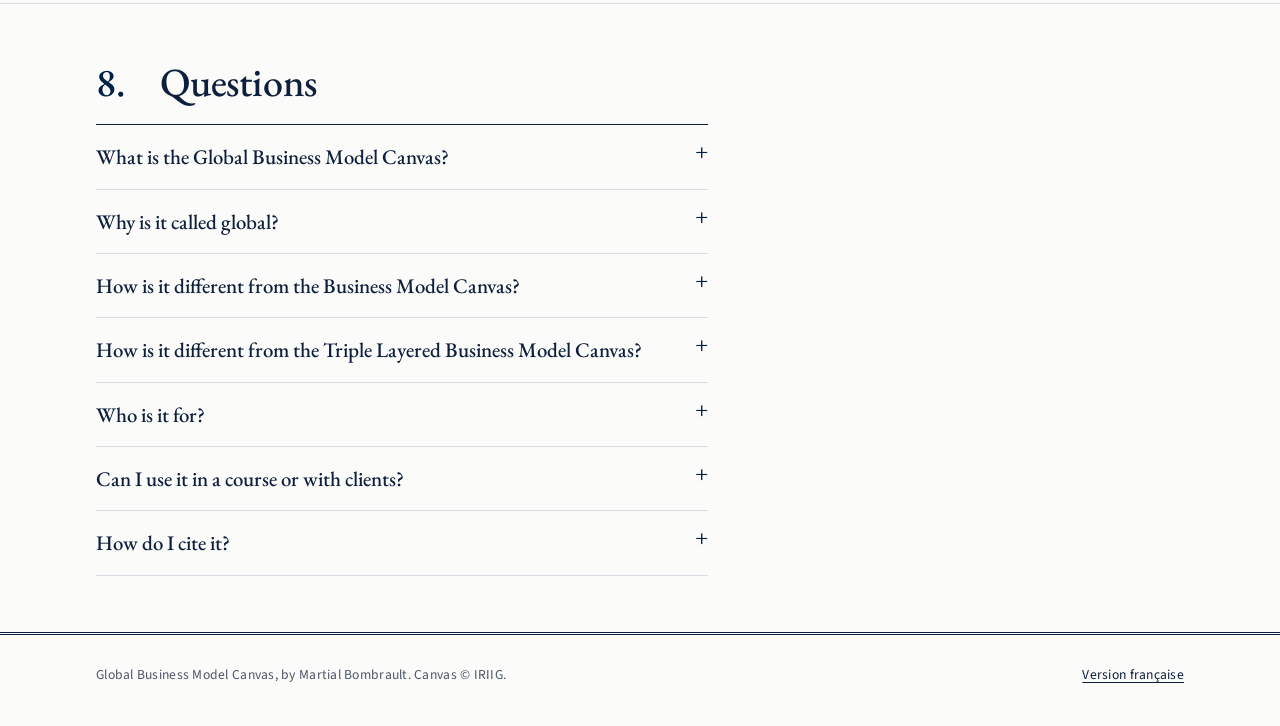
==== commit a85223e8: "Show IRIIG without city in the author panel Co-Authored-By: Claude Opus 5.5 <noreply@anthropic.com> " ====
--- a/index.html
+++ b/index.html
@@ -508,7 +508,7 @@
         <dl class="facts">
         <div><dt>Currently at three schools</dt>
           <dd><ul class="schools">
-            <li><strong>IRIIG, Lyon</strong><span>Academic Director, since 2019</span></li>
+            <li><strong>IRIIG</strong><span>Academic Director, since 2019</span></li>
             <li><strong>ITECH Lyon</strong><span>Lead for the three MS Manager de Projet d'Innovation programmes, since 2024</span></li>
             <li><strong>EDHEC Business School</strong><span>Lecturer in corporate strategy, since 2005</span></li>
           </ul></dd></div>
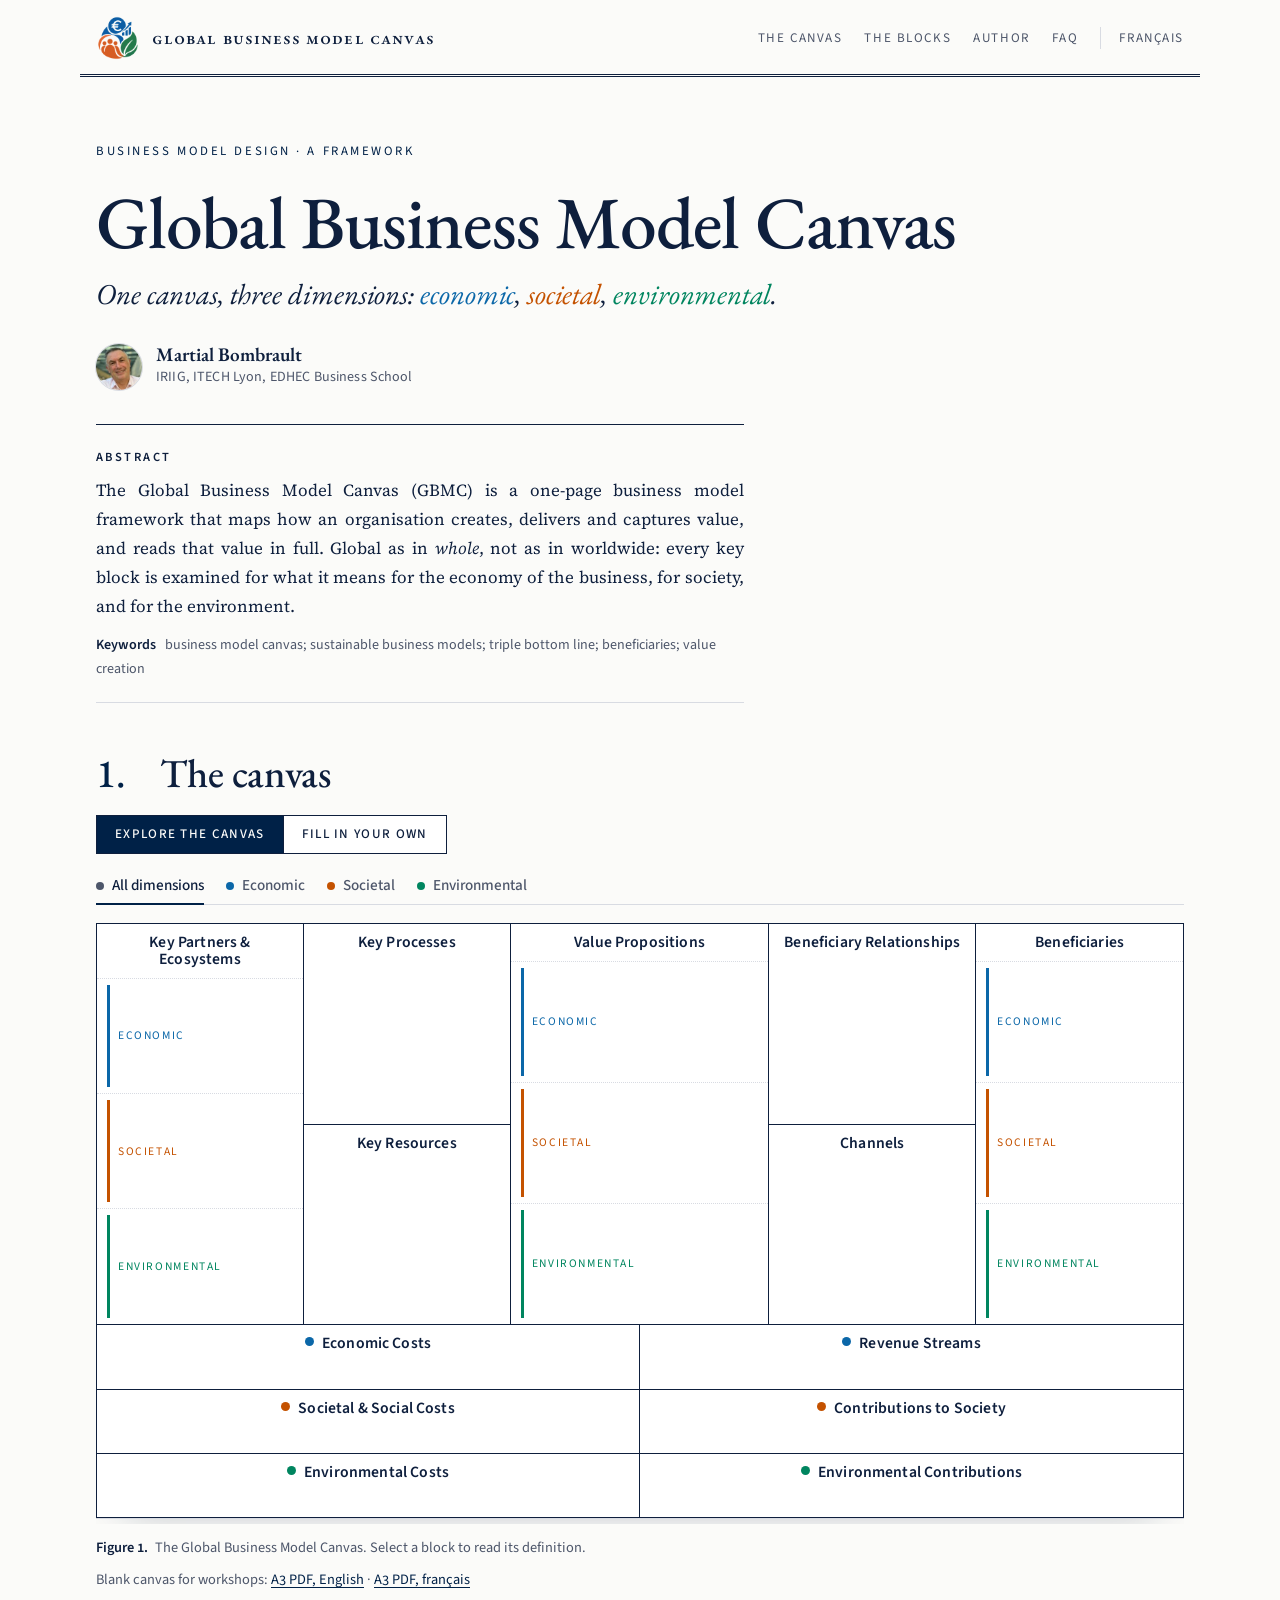
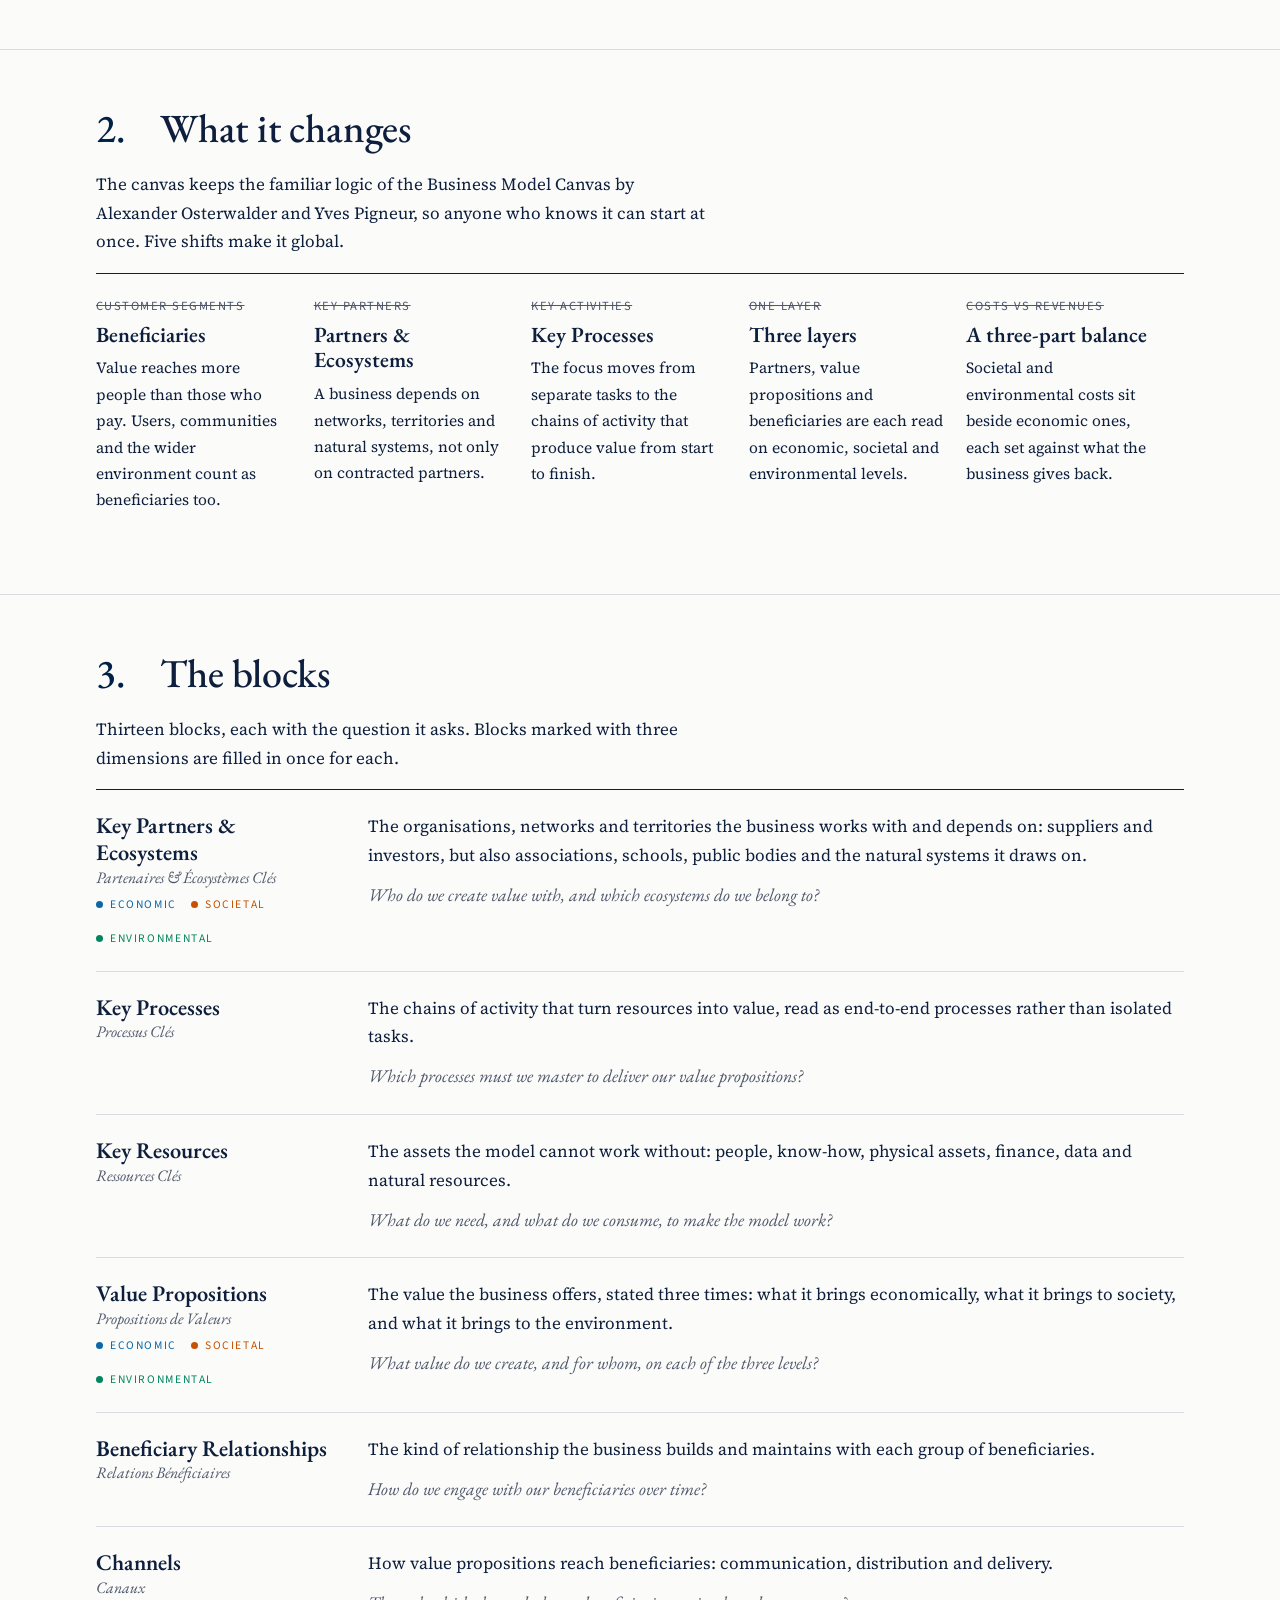
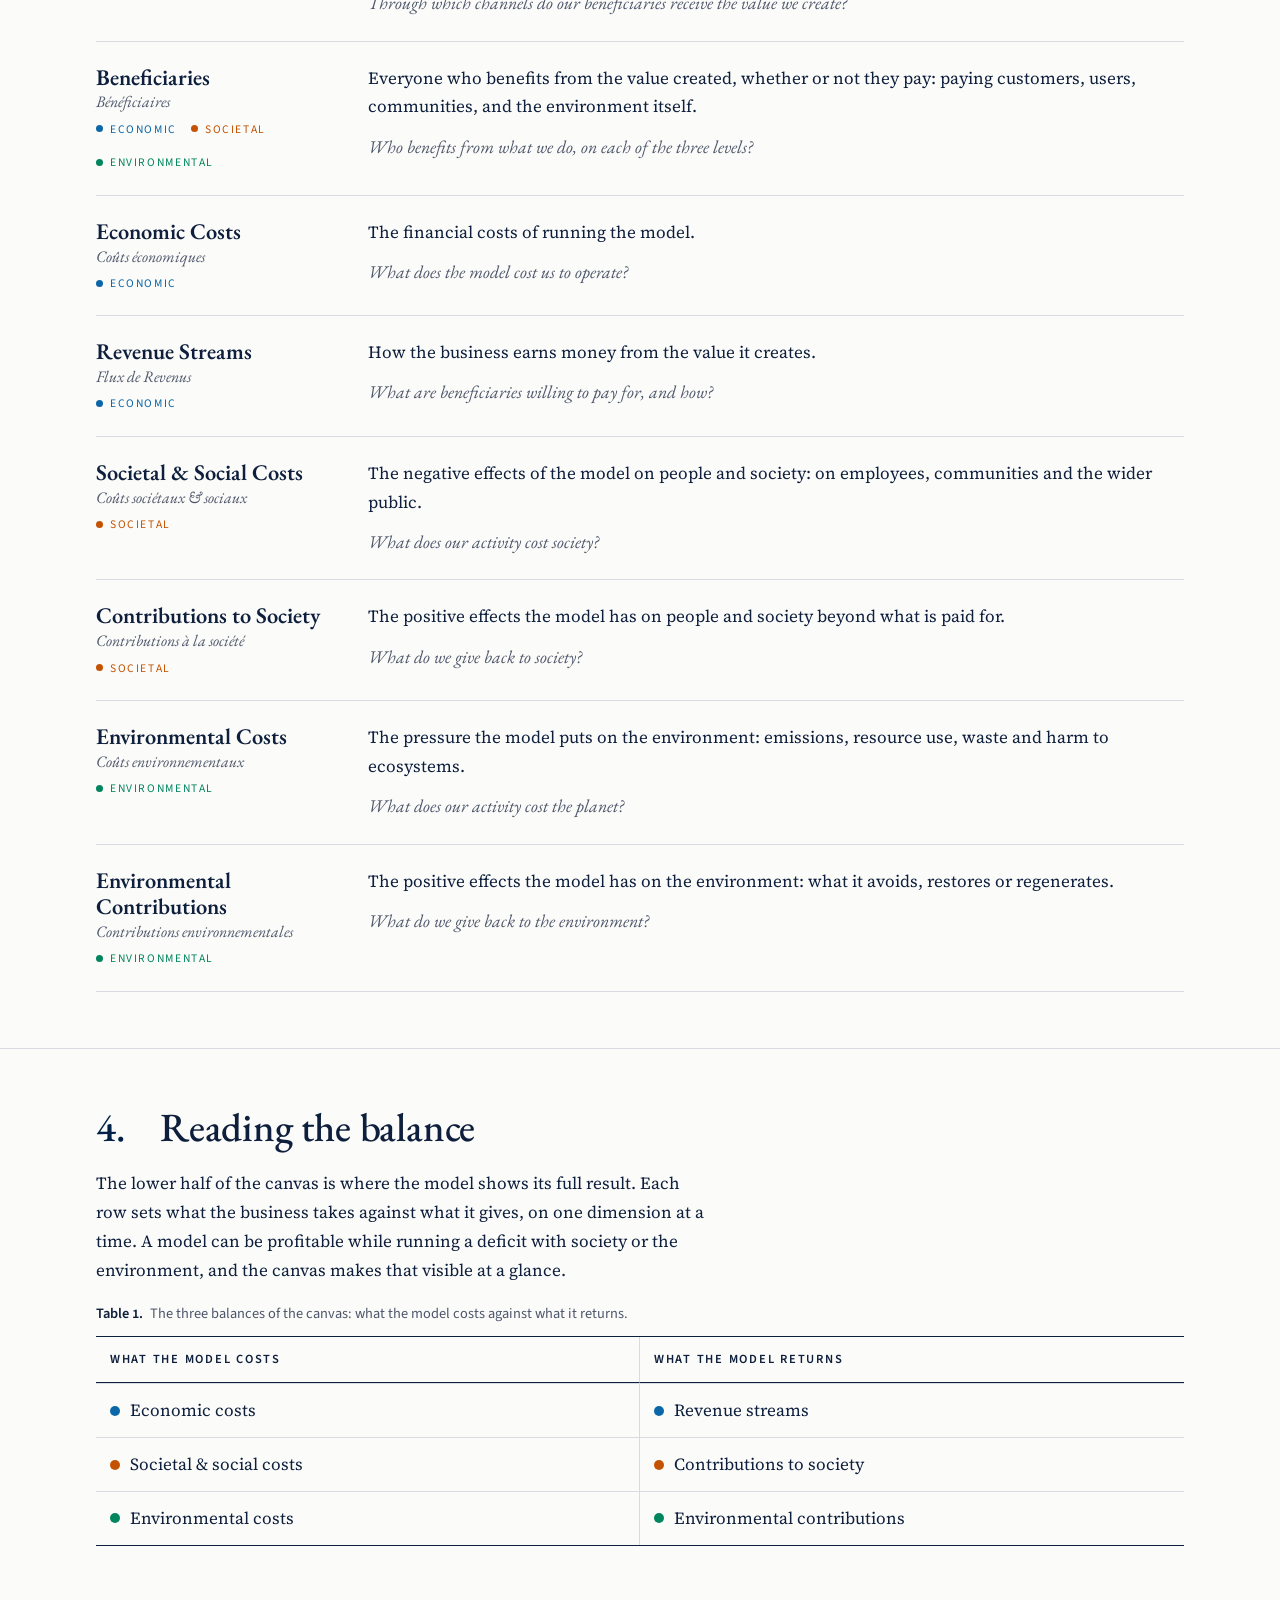
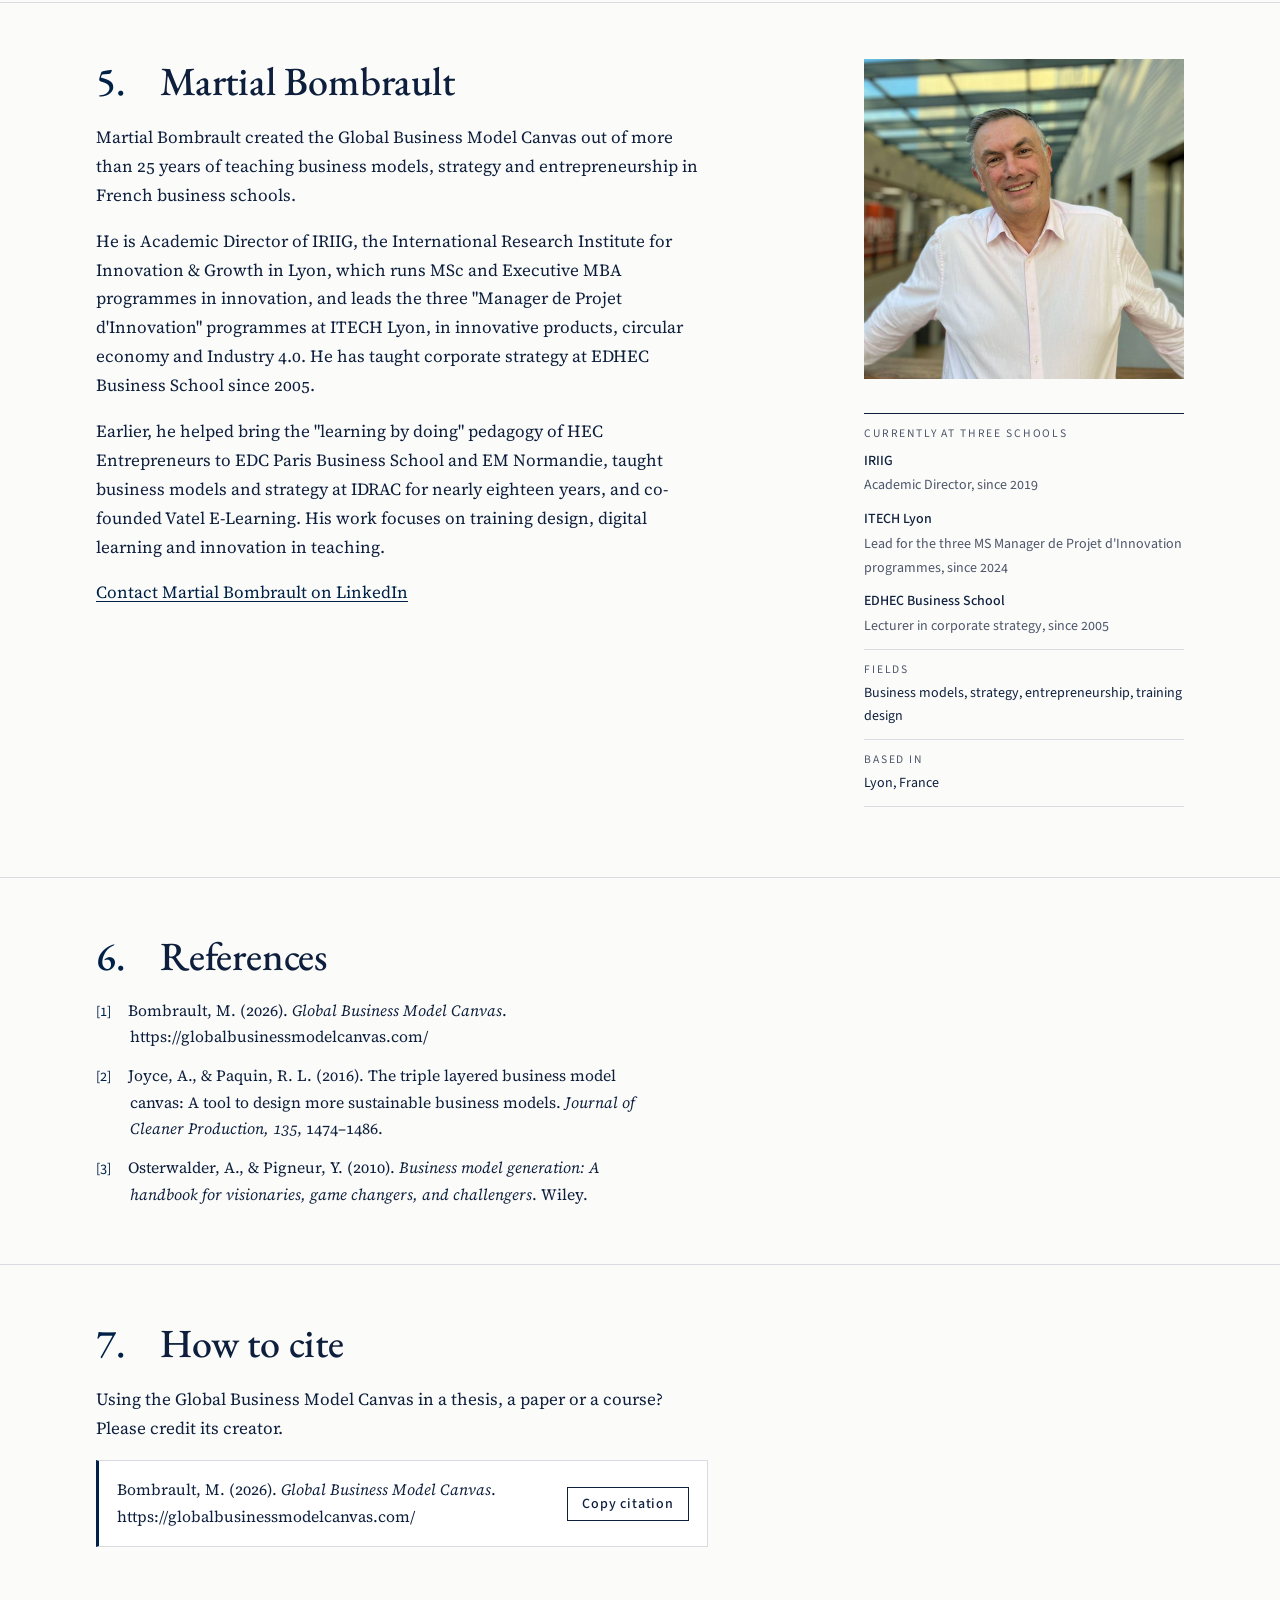
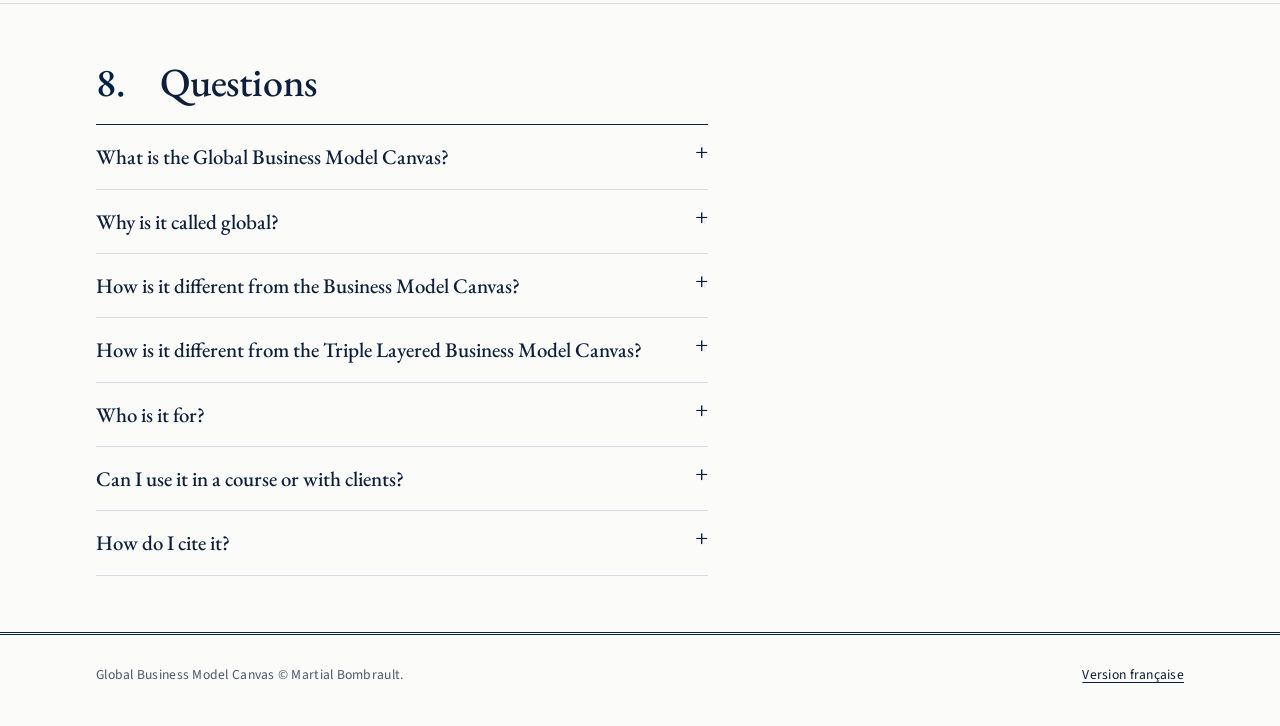
==== commit 84981c8d: "Credit the canvas copyright to Martial Bombrault Co-Authored-By: Claude Opus 5.5 <noreply@anthropic." ====
--- a/index.html
+++ b/index.html
@@ -155,8 +155,7 @@
         "@id": "https://globalbusinessmodelcanvas.com/#martial-bombrault"
       },
       "copyrightHolder": {
-        "@type": "EducationalOrganization",
-        "name": "IRIIG"
+        "@id": "https://globalbusinessmodelcanvas.com/#martial-bombrault"
       },
       "inLanguage": [
         "en",
@@ -346,7 +345,7 @@
         </div>
         <div class="print-head"><span class="print-title">Global Business Model Canvas</span><span class="print-project">Business or project: <span class="print-name"></span></span></div>
         <div id="fill-canvas" class="canvas-scroll"></div>
-        <div class="print-foot">globalbusinessmodelcanvas.com · Global Business Model Canvas by Martial Bombrault · © IRIIG</div>
+        <div class="print-foot">globalbusinessmodelcanvas.com · Global Business Model Canvas by Martial Bombrault · © Martial Bombrault</div>
         <p class="canvas-note">Your notes stay in this browser and are never sent anywhere. <span id="fill-status" role="status"></span></p>
       </div>
       <p class="downloads">Blank canvas for workshops: <a href="/downloads/global-business-model-canvas-en.pdf" download>A3 PDF, English</a> · <a href="/downloads/global-business-model-canvas-fr.pdf" download hreflang="fr">A3 PDF, français</a></p>
@@ -564,7 +563,7 @@
       </details>
       <details>
         <summary>Can I use it in a course or with clients?</summary>
-        <p>The canvas is © IRIIG. To use it in teaching, training or consulting, contact Martial Bombrault on LinkedIn.</p>
+        <p>The canvas is © Martial Bombrault. To use it in teaching, training or consulting, contact him on LinkedIn.</p>
       </details>
       <details>
         <summary>How do I cite it?</summary>
@@ -576,7 +575,7 @@
 
 <footer>
   <div class="wrap">
-    <span>Global Business Model Canvas, by Martial Bombrault. Canvas © IRIIG.</span>
+    <span>Global Business Model Canvas © Martial Bombrault.</span>
     <span><a href="/fr/" hreflang="fr" lang="fr">Version française</a></span>
   </div>
 </footer>
